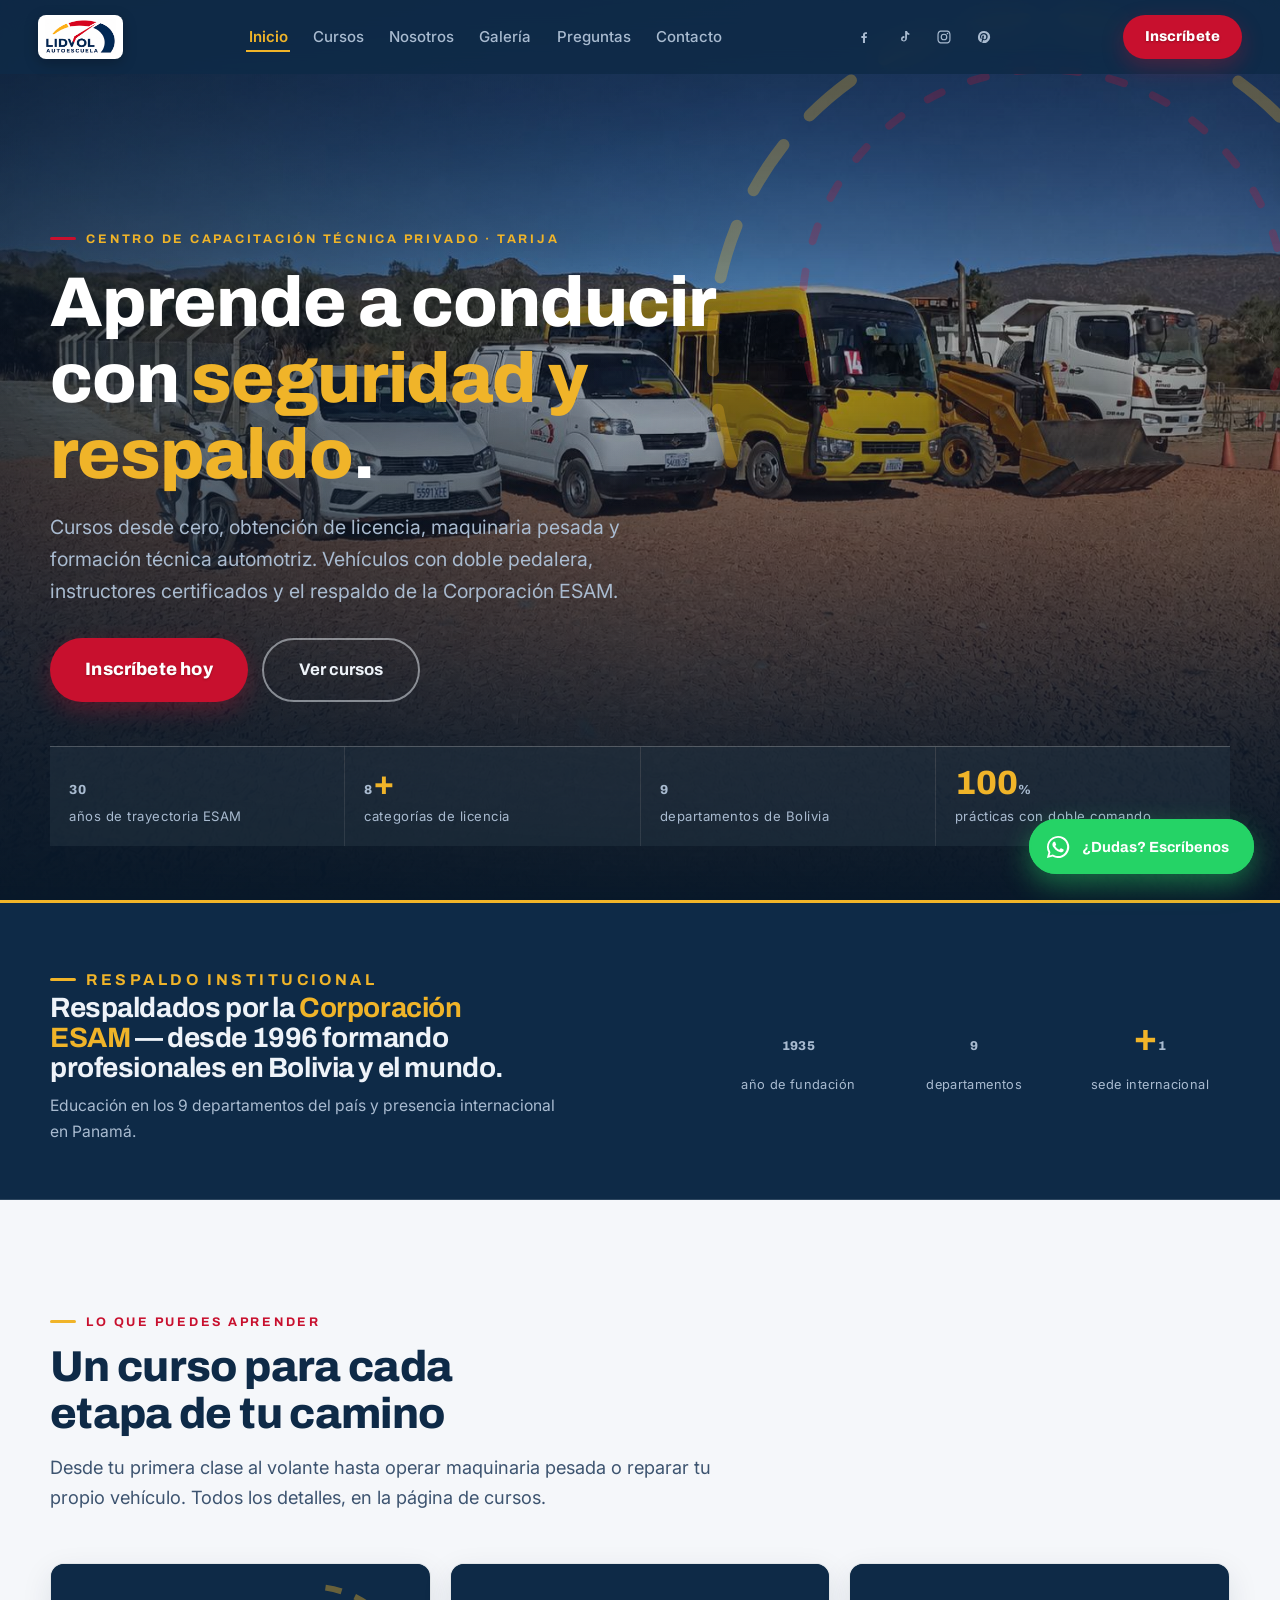
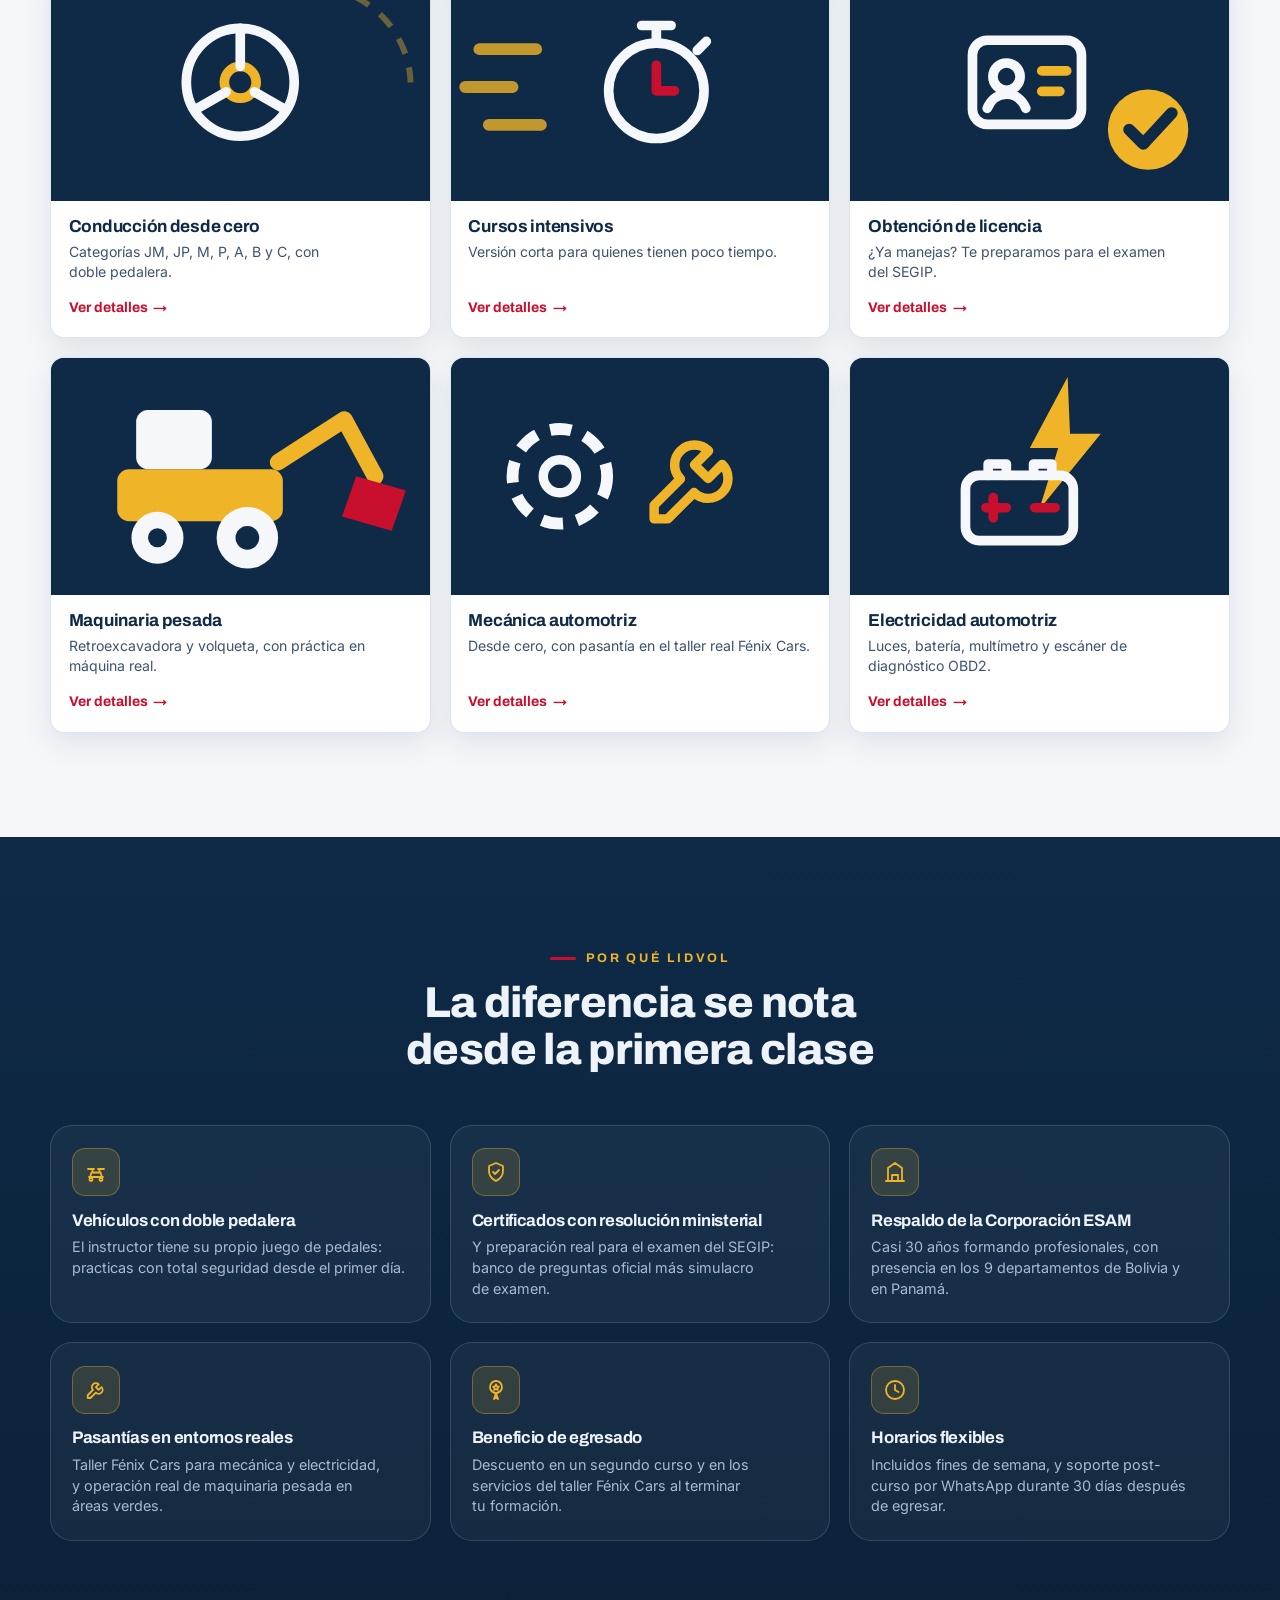
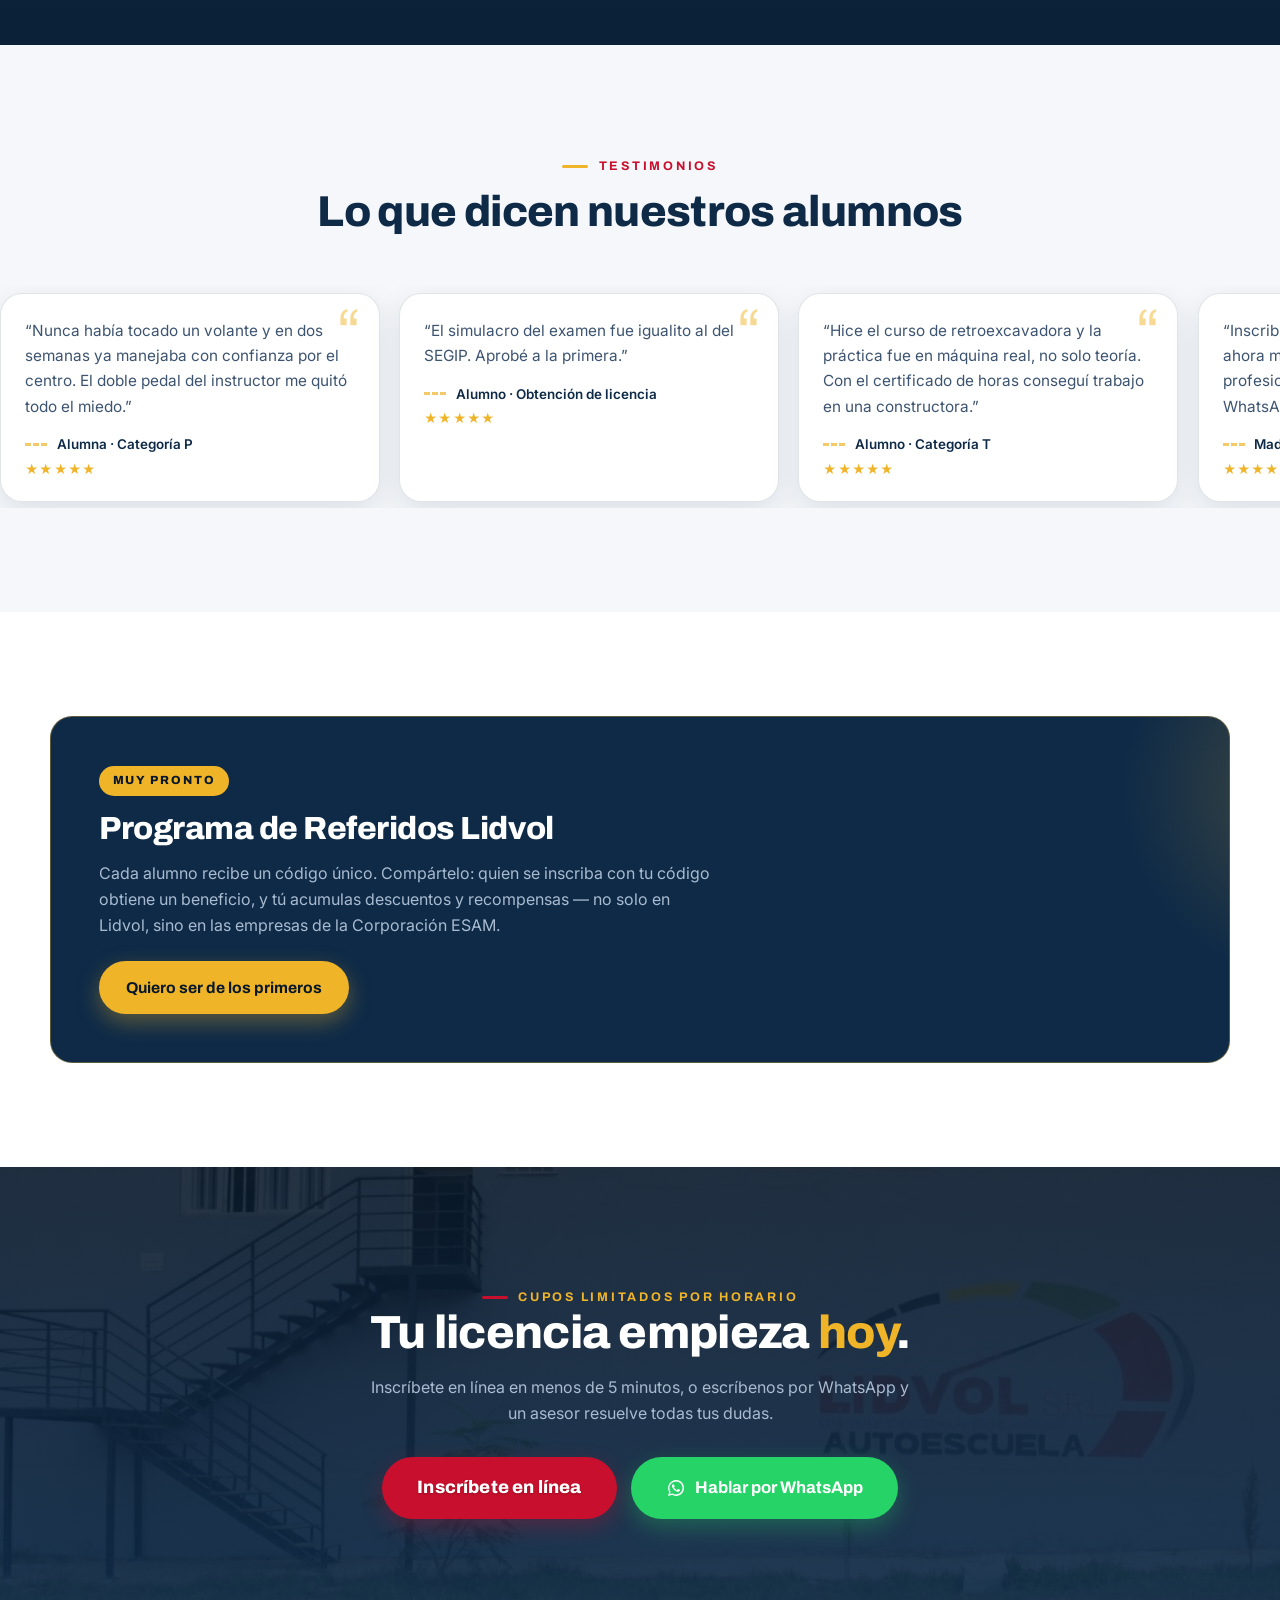
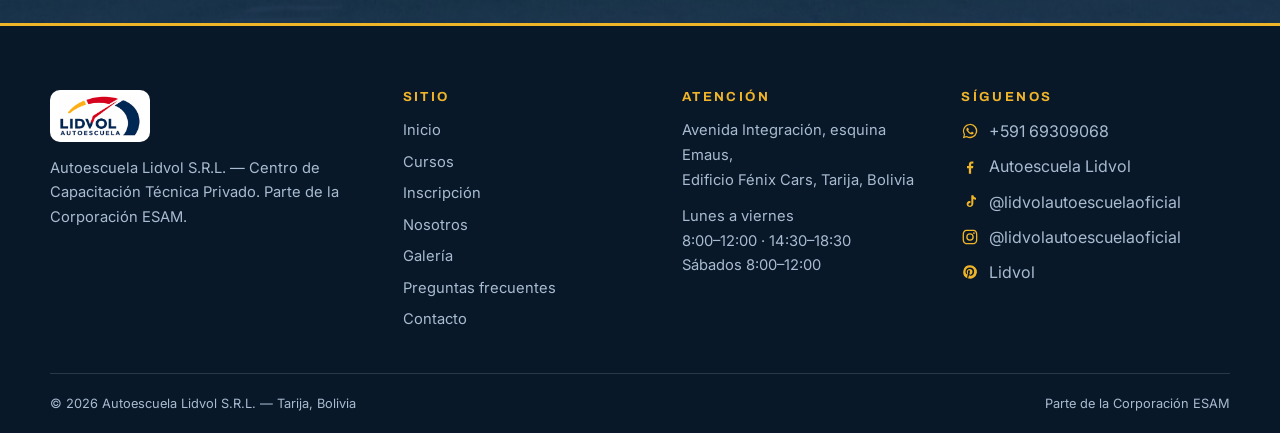
==== index.html @ 54b9eac8 "Sitio web de Autoescuela Lidvol: 7 páginas estáticas y responsive Sitio multipágina en HTML/CSS/JS s" ====
<!DOCTYPE html>
<html lang="es-BO" class="no-js">
<head>
  <meta charset="UTF-8">
  <meta name="viewport" content="width=device-width, initial-scale=1.0">
  <title>Autoescuela Lidvol | Aprende a manejar en Tarija — Cursos desde cero</title>
  <meta name="description" content="Autoescuela en Tarija respaldada por la Corporación ESAM. Aprende a manejar desde cero, saca tu licencia de conducir, cursos de maquinaria pesada y mecánica automotriz. Vehículos con doble pedalera e instructores certificados.">
  <meta name="keywords" content="autoescuela en Tarija, aprender a manejar Tarija, licencia de conducir Tarija, curso de maquinaria pesada Bolivia, curso de mecánica Tarija">
  <meta property="og:title" content="Autoescuela Lidvol — Aprende a manejar en Tarija">
  <meta property="og:description" content="Cursos de conducción desde cero, licencias, maquinaria pesada y formación técnica automotriz. Respaldo de la Corporación ESAM.">
  <meta property="og:type" content="website">
  <meta property="og:image" content="assets/img/flota-panoramica.jpg">
  <meta property="og:locale" content="es_BO">
  <link rel="icon" type="image/png" href="assets/img/favicon.png">
  <link rel="preload" as="image" href="assets/img/flota-panoramica.jpg" fetchpriority="high">
  <link rel="preconnect" href="https://fonts.googleapis.com">
  <link rel="preconnect" href="https://fonts.gstatic.com" crossorigin>
  <link rel="stylesheet" href="https://fonts.googleapis.com/css2?family=Archivo:wght@500;600;700;800&family=Inter:wght@400;500;600&display=swap">
  <link rel="stylesheet" href="styles.css?v=20260801">
  <script type="application/ld+json">
  {
    "@context": "https://schema.org",
    "@type": "DrivingSchool",
    "name": "Autoescuela Lidvol S.R.L.",
    "description": "Centro de Capacitación Técnica Privado. Escuela de conducción y formación técnica automotriz en Tarija, Bolivia.",
    "address": {
      "@type": "PostalAddress",
      "streetAddress": "Avenida Integración, esquina Emaus, Edificio Fénix Cars",
      "addressLocality": "Tarija",
      "addressCountry": "BO"
    },
    "telephone": "+59169309068",
    "openingHours": ["Mo-Fr 08:00-12:00", "Mo-Fr 14:30-18:30", "Sa 08:00-12:00"],
    "parentOrganization": { "@type": "Organization", "name": "Corporación ESAM" }
  }
  </script>
</head>
<body data-page="inicio">

  <a class="skip-link" href="#contenido">Saltar al contenido</a>

  <!-- ============================ NAV ============================ -->
  <header class="nav" data-nav>
    <div class="nav__inner">
      <a class="nav__brand" href="index.html" aria-label="Autoescuela Lidvol — Inicio">
        <img class="nav__logo" src="assets/img/logo-lidvol.png" alt="Logo de Autoescuela Lidvol" width="260" height="133">
        <span class="nav__brand-txt">
          LIDVOL
          <small>Autoescuela · Tarija</small>
        </span>
      </a>

      <ul class="nav__links">
        <li><a href="index.html" aria-current="page">Inicio</a></li>
        <li><a href="cursos.html">Cursos</a></li>
        <li><a href="nosotros.html">Nosotros</a></li>
        <li><a href="galeria.html">Galería</a></li>
        <li><a href="preguntas-frecuentes.html">Preguntas</a></li>
        <li><a href="contacto.html">Contacto</a></li>
      </ul>

      <div class="nav__socials" aria-label="Redes sociales">
        <a href="https://www.facebook.com/share/18v52NrKSS/" target="_blank" rel="noopener" aria-label="Facebook: Autoescuela Lidvol">
          <svg viewBox="0 0 24 24" fill="currentColor" aria-hidden="true"><path d="M13.5 21v-7.4h2.5l.4-2.9h-2.9V8.8c0-.84.23-1.41 1.44-1.41h1.54V4.8c-.27-.04-1.18-.11-2.24-.11-2.22 0-3.74 1.35-3.74 3.84v2.14H8v2.9h2.45V21h3.05Z"/></svg>
        </a>
        <a href="https://www.tiktok.com/@lidvolautoescuelaoficial" target="_blank" rel="noopener" aria-label="TikTok: @lidvolautoescuelaoficial">
          <svg viewBox="0 0 24 24" fill="currentColor" aria-hidden="true"><path d="M16.6 3c.35 1.86 1.5 3.1 3.4 3.33v2.72c-1.28.05-2.4-.32-3.55-1.06v5.62c0 4.4-4.05 6.17-6.94 4.5-2.9-1.68-2.6-6.5 1.36-7.35.5-.1 1.2-.12 1.7-.03v2.82c-.4-.1-.8-.14-1.2-.05-1.36.3-1.9 1.9-1.06 2.94.77.96 2.5.85 3.15-.32.2-.36.28-.8.28-1.24V3h2.86Z"/></svg>
        </a>
        <a href="https://www.instagram.com/lidvolautoescuelaoficial?igsh=MnQ4dWZoNGxzc2Yw" target="_blank" rel="noopener" aria-label="Instagram: @lidvolautoescuelaoficial">
          <svg viewBox="0 0 24 24" fill="currentColor" aria-hidden="true"><path d="M12 2.2c-2.67 0-3 .01-4.05.06-1.05.05-1.76.21-2.39.46a4.8 4.8 0 0 0-1.74 1.13A4.8 4.8 0 0 0 2.69 5.6c-.25.62-.41 1.34-.46 2.38-.05 1.05-.07 1.39-.07 4.02s.02 2.97.07 4.02c.05 1.04.21 1.76.46 2.38.26.65.6 1.19 1.13 1.72.53.53 1.08.88 1.72 1.13.63.24 1.35.41 2.39.46 1.05.05 1.38.06 4.05.06s3-.01 4.05-.06c1.04-.05 1.76-.22 2.39-.46a4.8 4.8 0 0 0 1.72-1.13 4.8 4.8 0 0 0 1.13-1.72c.24-.62.41-1.34.46-2.38.05-1.05.06-1.39.06-4.02s-.01-2.97-.06-4.02c-.05-1.04-.22-1.76-.46-2.38a4.8 4.8 0 0 0-1.13-1.74 4.8 4.8 0 0 0-1.72-1.12c-.63-.25-1.35-.41-2.39-.46-1.05-.05-1.38-.06-4.05-.06Zm0 1.76c2.62 0 2.93.01 3.96.06.96.04 1.48.2 1.82.34.46.18.79.39 1.13.74.35.34.56.67.74 1.13.13.34.3.86.34 1.82.05 1.03.06 1.34.06 3.95s-.01 2.92-.06 3.95c-.04.96-.21 1.48-.34 1.82-.18.46-.39.79-.74 1.13a3.04 3.04 0 0 1-1.13.74c-.34.13-.86.3-1.82.34-1.03.05-1.34.06-3.96.06s-2.93-.01-3.96-.06c-.96-.04-1.48-.21-1.82-.34a3.04 3.04 0 0 1-1.13-.74 3.04 3.04 0 0 1-.74-1.13c-.13-.34-.3-.86-.34-1.82-.05-1.03-.06-1.34-.06-3.95s.01-2.92.06-3.95c.04-.96.21-1.48.34-1.82.18-.46.39-.79.74-1.13.34-.35.67-.56 1.13-.74.34-.14.86-.3 1.82-.34 1.03-.05 1.34-.06 3.96-.06Zm0 3a5.04 5.04 0 1 0 0 10.08A5.04 5.04 0 0 0 12 6.96Zm0 8.32a3.28 3.28 0 1 1 0-6.56 3.28 3.28 0 0 1 0 6.56Zm6.41-8.52a1.18 1.18 0 1 1-2.36 0 1.18 1.18 0 0 1 2.36 0Z"/></svg>
        </a>
        <a href="https://pin.it/5EhYht23X" target="_blank" rel="noopener" aria-label="Pinterest: Lidvol">
          <svg viewBox="0 0 24 24" fill="currentColor" aria-hidden="true"><path d="M12 3a9 9 0 0 0-3.55 17.27c-.06-.72-.1-1.83.02-2.62l1.05-4.44s-.27-.53-.27-1.32c0-1.24.72-2.17 1.61-2.17.76 0 1.13.57 1.13 1.26 0 .76-.49 1.9-.74 2.96-.21.89.44 1.6 1.32 1.6 1.58 0 2.79-1.66 2.79-4.07 0-2.13-1.53-3.61-3.71-3.61-2.53 0-4.01 1.9-4.01 3.86 0 .76.29 1.58.66 2.03.07.09.08.17.06.26l-.24.99c-.04.16-.13.2-.29.12-1.13-.53-1.83-2.17-1.83-3.5 0-2.84 2.07-5.46 5.96-5.46 3.13 0 5.56 2.23 5.56 5.21 0 3.11-1.96 5.61-4.68 5.61-.91 0-1.77-.47-2.07-1.03l-.56 2.14c-.2.78-.75 1.76-1.12 2.36A9 9 0 1 0 12 3Z"/></svg>
        </a>
      </div>

      <a class="btn btn--primary nav__cta" href="inscripcion.html">Inscríbete</a>

      <button class="nav__burger" data-burger aria-expanded="false" aria-controls="menu-movil" aria-label="Abrir menú">
        <span class="nav__burger-lineas"><span></span><span></span><span></span></span>
        <span class="nav__burger-txt">Menú</span>
      </button>
    </div>
  </header>

  <!-- Menú móvil -->
  <nav class="nav__panel" id="menu-movil" data-nav-panel aria-label="Menú principal">
    <ul>
      <li><a href="index.html" aria-current="page">Inicio</a></li>
      <li><a href="cursos.html">Cursos</a></li>
      <li><a href="nosotros.html">Nosotros</a></li>
      <li><a href="galeria.html">Galería</a></li>
      <li><a href="preguntas-frecuentes.html">Preguntas frecuentes</a></li>
      <li><a href="contacto.html">Contacto</a></li>
    </ul>
    <a class="btn btn--primary" href="inscripcion.html">Inscríbete hoy</a>
    <div class="nav__panel-socials">
      <a href="https://wa.me/59169309068" target="_blank" rel="noopener" aria-label="WhatsApp: +591 69309068">
        <svg viewBox="0 0 24 24" fill="currentColor" aria-hidden="true"><path d="M12 2.5A9.5 9.5 0 0 0 3.8 16.74L2.5 21.5l4.88-1.28A9.5 9.5 0 1 0 12 2.5Zm0 17.3c-1.44 0-2.85-.4-4.07-1.13l-.29-.17-2.9.76.78-2.82-.19-.3a7.85 7.85 0 1 1 6.67 3.66Zm4.3-5.88c-.24-.12-1.4-.69-1.61-.77-.22-.08-.38-.12-.53.12-.16.24-.61.77-.75.93-.14.16-.28.18-.51.06-.24-.12-1-.37-1.9-1.17-.7-.63-1.18-1.4-1.31-1.64-.14-.24-.02-.37.1-.49.11-.11.24-.28.36-.42.12-.14.16-.24.24-.4.08-.16.04-.3-.02-.42-.06-.12-.53-1.28-.73-1.75-.19-.46-.39-.4-.53-.4-.14-.01-.3-.01-.45-.01-.16 0-.42.06-.64.3-.22.24-.83.81-.83 1.98 0 1.17.85 2.3.97 2.46.12.16 1.68 2.56 4.06 3.59.57.24 1.01.39 1.36.5.57.18 1.09.16 1.5.1.46-.07 1.4-.57 1.6-1.13.2-.55.2-1.02.14-1.12-.06-.1-.22-.16-.46-.28Z"/></svg>
      </a>
      <a href="https://www.facebook.com/share/18v52NrKSS/" target="_blank" rel="noopener" aria-label="Facebook: Autoescuela Lidvol">
        <svg viewBox="0 0 24 24" fill="currentColor" aria-hidden="true"><path d="M13.5 21v-7.4h2.5l.4-2.9h-2.9V8.8c0-.84.23-1.41 1.44-1.41h1.54V4.8c-.27-.04-1.18-.11-2.24-.11-2.22 0-3.74 1.35-3.74 3.84v2.14H8v2.9h2.45V21h3.05Z"/></svg>
      </a>
      <a href="https://www.tiktok.com/@lidvolautoescuelaoficial" target="_blank" rel="noopener" aria-label="TikTok: @lidvolautoescuelaoficial">
        <svg viewBox="0 0 24 24" fill="currentColor" aria-hidden="true"><path d="M16.6 3c.35 1.86 1.5 3.1 3.4 3.33v2.72c-1.28.05-2.4-.32-3.55-1.06v5.62c0 4.4-4.05 6.17-6.94 4.5-2.9-1.68-2.6-6.5 1.36-7.35.5-.1 1.2-.12 1.7-.03v2.82c-.4-.1-.8-.14-1.2-.05-1.36.3-1.9 1.9-1.06 2.94.77.96 2.5.85 3.15-.32.2-.36.28-.8.28-1.24V3h2.86Z"/></svg>
      </a>
      <a href="https://www.instagram.com/lidvolautoescuelaoficial?igsh=MnQ4dWZoNGxzc2Yw" target="_blank" rel="noopener" aria-label="Instagram: @lidvolautoescuelaoficial">
        <svg viewBox="0 0 24 24" fill="currentColor" aria-hidden="true"><path d="M12 2.2c-2.67 0-3 .01-4.05.06-1.05.05-1.76.21-2.39.46a4.8 4.8 0 0 0-1.74 1.13A4.8 4.8 0 0 0 2.69 5.6c-.25.62-.41 1.34-.46 2.38-.05 1.05-.07 1.39-.07 4.02s.02 2.97.07 4.02c.05 1.04.21 1.76.46 2.38.26.65.6 1.19 1.13 1.72.53.53 1.08.88 1.72 1.13.63.24 1.35.41 2.39.46 1.05.05 1.38.06 4.05.06s3-.01 4.05-.06c1.04-.05 1.76-.22 2.39-.46a4.8 4.8 0 0 0 1.72-1.13 4.8 4.8 0 0 0 1.13-1.72c.24-.62.41-1.34.46-2.38.05-1.05.06-1.39.06-4.02s-.01-2.97-.06-4.02c-.05-1.04-.22-1.76-.46-2.38a4.8 4.8 0 0 0-1.13-1.74 4.8 4.8 0 0 0-1.72-1.12c-.63-.25-1.35-.41-2.39-.46-1.05-.05-1.38-.06-4.05-.06Zm0 1.76c2.62 0 2.93.01 3.96.06.96.04 1.48.2 1.82.34.46.18.79.39 1.13.74.35.34.56.67.74 1.13.13.34.3.86.34 1.82.05 1.03.06 1.34.06 3.95s-.01 2.92-.06 3.95c-.04.96-.21 1.48-.34 1.82-.18.46-.39.79-.74 1.13a3.04 3.04 0 0 1-1.13.74c-.34.13-.86.3-1.82.34-1.03.05-1.34.06-3.96.06s-2.93-.01-3.96-.06c-.96-.04-1.48-.21-1.82-.34a3.04 3.04 0 0 1-1.13-.74 3.04 3.04 0 0 1-.74-1.13c-.13-.34-.3-.86-.34-1.82-.05-1.03-.06-1.34-.06-3.95s.01-2.92.06-3.95c.04-.96.21-1.48.34-1.82.18-.46.39-.79.74-1.13.34-.35.67-.56 1.13-.74.34-.14.86-.3 1.82-.34 1.03-.05 1.34-.06 3.96-.06Zm0 3a5.04 5.04 0 1 0 0 10.08A5.04 5.04 0 0 0 12 6.96Zm0 8.32a3.28 3.28 0 1 1 0-6.56 3.28 3.28 0 0 1 0 6.56Zm6.41-8.52a1.18 1.18 0 1 1-2.36 0 1.18 1.18 0 0 1 2.36 0Z"/></svg>
      </a>
      <a href="https://pin.it/5EhYht23X" target="_blank" rel="noopener" aria-label="Pinterest: Lidvol">
        <svg viewBox="0 0 24 24" fill="currentColor" aria-hidden="true"><path d="M12 3a9 9 0 0 0-3.55 17.27c-.06-.72-.1-1.83.02-2.62l1.05-4.44s-.27-.53-.27-1.32c0-1.24.72-2.17 1.61-2.17.76 0 1.13.57 1.13 1.26 0 .76-.49 1.9-.74 2.96-.21.89.44 1.6 1.32 1.6 1.58 0 2.79-1.66 2.79-4.07 0-2.13-1.53-3.61-3.71-3.61-2.53 0-4.01 1.9-4.01 3.86 0 .76.29 1.58.66 2.03.07.09.08.17.06.26l-.24.99c-.04.16-.13.2-.29.12-1.13-.53-1.83-2.17-1.83-3.5 0-2.84 2.07-5.46 5.96-5.46 3.13 0 5.56 2.23 5.56 5.21 0 3.11-1.96 5.61-4.68 5.61-.91 0-1.77-.47-2.07-1.03l-.56 2.14c-.2.78-.75 1.76-1.12 2.36A9 9 0 1 0 12 3Z"/></svg>
      </a>
    </div>
  </nav>

  <main id="contenido">

    <!-- ============================ HERO (Inicio) ============================ -->
    <section class="hero">
      <div class="hero__bg" aria-hidden="true">
        <img src="assets/img/flota-panoramica.jpg" alt="" fetchpriority="high" loading="eager">
      </div>
      <svg class="hero__arc" viewBox="0 0 200 200" aria-hidden="true">
        <path d="M 20 160 A 85 85 0 1 1 180 160" fill="none" stroke="#F0B429" stroke-width="3" stroke-dasharray="14 10" stroke-linecap="round" opacity="0.6"/>
        <path d="M 45 150 A 62 62 0 1 1 155 150" fill="none" stroke="#C8102E" stroke-width="2" stroke-dasharray="4 8" stroke-linecap="round" opacity="0.5"/>
      </svg>

      <div class="hero__inner">
        <p class="kicker reveal">Centro de Capacitación Técnica Privado · Tarija</p>
        <h1 class="reveal" style="--rd:.08s">Aprende a conducir<br>con <em>seguridad y respaldo</em>.</h1>
        <p class="hero__sub reveal" style="--rd:.16s">
          Cursos desde cero, obtención de licencia, maquinaria pesada y formación técnica automotriz.
          Vehículos con doble pedalera, instructores certificados y el respaldo de la Corporación ESAM.
        </p>
        <div class="hero__actions reveal" style="--rd:.24s">
          <a class="btn btn--primary btn--lg" href="inscripcion.html">Inscríbete hoy</a>
          <a class="btn btn--ghost btn--lg" href="cursos.html">Ver cursos</a>
        </div>

        <dl class="hero__stats reveal" style="--rd:.32s">
          <div class="hero__stat">
            <dt class="sr-only">Años de trayectoria de la Corporación ESAM</dt>
            <dd><b><span data-count-to="30">30</span></b><span>años de trayectoria ESAM</span></dd>
          </div>
          <div class="hero__stat">
            <dt class="sr-only">Categorías de licencia</dt>
            <dd><b><span data-count-to="8">8</span>+</b><span>categorías de licencia</span></dd>
          </div>
          <div class="hero__stat">
            <dt class="sr-only">Departamentos con presencia ESAM</dt>
            <dd><b><span data-count-to="9">9</span></b><span>departamentos de Bolivia</span></dd>
          </div>
          <div class="hero__stat">
            <dt class="sr-only">Prácticas con doble comando</dt>
            <dd><b>100<span aria-hidden="true">%</span></b><span>prácticas con doble comando</span></dd>
          </div>
        </dl>
      </div>
    </section>

    <!-- ============================ BANDA ESAM ============================ -->
    <section class="trust" aria-label="Respaldo de la Corporación ESAM">
      <div class="container trust__grid">
        <div class="trust__text reveal">
          <p class="kicker" style="color:var(--gold)">Respaldo institucional</p>
          <h2>Respaldados por la <em>Corporación ESAM</em> — desde 1996 formando profesionales en Bolivia y el mundo.</h2>
          <p>Educación en los 9 departamentos del país y presencia internacional en Panamá.</p>
        </div>
        <div class="trust__stats reveal" style="--rd:.12s">
          <div class="trust__stat"><b><span data-count-to="1996">1996</span></b><span>año de fundación</span></div>
          <div class="trust__stat"><b><span data-count-to="9">9</span></b><span>departamentos</span></div>
          <div class="trust__stat"><b>+<span data-count-to="1">1</span></b><span>sede internacional</span></div>
        </div>
      </div>
    </section>

    <!-- ============================ SERVICIOS ============================ -->
    <section class="section" aria-label="Nuestros cursos">
      <div class="container">
        <div class="section-head reveal">
          <p class="kicker">Lo que puedes aprender</p>
          <h2>Un curso para cada etapa de tu camino</h2>
          <p class="lead">Desde tu primera clase al volante hasta operar maquinaria pesada o reparar tu propio vehículo. Todos los detalles, en la página de cursos.</p>
        </div>

        <div class="mini-grid">
          <a class="mini-card reveal" href="cursos.html#desde-cero">
            <div class="mini-card__art">
              <svg viewBox="0 0 160 100" role="img" aria-label="Ilustración de un volante: clases de manejo desde cero">
                <rect width="160" height="100" fill="#0E2A47"/>
                <path d="M116 10A42 42 0 0 1 152 50" fill="none" stroke="#F0B429" stroke-width="2.5" stroke-dasharray="7 6" opacity=".4"/>
                <g transform="translate(51.2 21.2) scale(2.4)" fill="none" stroke="#F5F7FA" stroke-width="1.7" stroke-linecap="round" stroke-linejoin="round">
                  <circle cx="12" cy="12" r="9.5"/>
                  <circle cx="12" cy="12" r="2.8" stroke="#F0B429"/>
                  <path d="M12 2.5v6.7"/>
                  <path d="M4.1 16.8l5.4-3.1"/>
                  <path d="M19.9 16.8l-5.4-3.1"/>
                </g>
              </svg>
            </div>
            <div class="mini-card__body">
              <h3>Conducción desde cero</h3>
              <p>Categorías JM, JP, M, P, A, B y C, con doble pedalera.</p>
              <span class="mini-card__go">Ver detalles <span class="arr">→</span></span>
            </div>
          </a>

          <a class="mini-card reveal" href="cursos.html#intensivos" style="--rd:.06s">
            <div class="mini-card__art">
              <svg viewBox="0 0 160 100" role="img" aria-label="Ilustración de un cronómetro: cursos intensivos">
                <rect width="160" height="100" fill="#0E2A47"/>
                <path d="M12 36h24M6 52h20M16 68h22" stroke="#F0B429" stroke-width="5" stroke-linecap="round" opacity=".8"/>
                <g transform="translate(58 21.2) scale(2.4)" fill="none" stroke="#F5F7FA" stroke-width="1.7" stroke-linecap="round" stroke-linejoin="round">
                  <circle cx="12" cy="13.5" r="8.4"/>
                  <path d="M12 9v4.5h3.2" stroke="#C8102E"/>
                  <path d="M9.4 2h5.2M12 2v3"/>
                  <path d="M19.2 6.4l1.6-1.6"/>
                </g>
              </svg>
            </div>
            <div class="mini-card__body">
              <h3>Cursos intensivos</h3>
              <p>Versión corta para quienes tienen poco tiempo.</p>
              <span class="mini-card__go">Ver detalles <span class="arr">→</span></span>
            </div>
          </a>

          <a class="mini-card reveal" href="cursos.html#licencia" style="--rd:.12s">
            <div class="mini-card__art">
              <svg viewBox="0 0 160 100" role="img" aria-label="Ilustración de una licencia aprobada: obtención de licencia">
                <rect width="160" height="100" fill="#0E2A47"/>
                <g transform="translate(46 21.2) scale(2.4)" fill="none" stroke="#F5F7FA" stroke-width="1.7" stroke-linecap="round" stroke-linejoin="round">
                  <rect x="2.4" y="4.6" width="19.2" height="14.8" rx="2.6"/>
                  <circle cx="8.4" cy="11" r="2.4"/>
                  <path d="M5 16.6c.7-1.7 2-2.5 3.4-2.5s2.7.8 3.4 2.5"/>
                  <path d="M14.6 10h4.4M14.6 13.6h3.2" stroke="#F0B429"/>
                </g>
                <circle cx="126" cy="70" r="17" fill="#F0B429"/>
                <path d="M118 70l6 6 12-13" fill="none" stroke="#0E2A47" stroke-width="5" stroke-linecap="round" stroke-linejoin="round"/>
              </svg>
            </div>
            <div class="mini-card__body">
              <h3>Obtención de licencia</h3>
              <p>¿Ya manejas? Te preparamos para el examen del SEGIP.</p>
              <span class="mini-card__go">Ver detalles <span class="arr">→</span></span>
            </div>
          </a>

          <a class="mini-card reveal" href="cursos.html#maquinaria">
            <div class="mini-card__art">
              <svg viewBox="0 0 160 100" role="img" aria-label="Ilustración de una retroexcavadora: curso de maquinaria pesada">
                <rect width="160" height="100" fill="#0E2A47"/>
                <path d="M96 44L124 26l13 24" fill="none" stroke="#F0B429" stroke-width="7" stroke-linecap="round" stroke-linejoin="round"/>
                <path d="M129 50l21 6-6 17-21-6z" fill="#C8102E"/>
                <rect x="36" y="22" width="32" height="25" rx="5" fill="#F5F7FA"/>
                <rect x="28" y="47" width="70" height="22" rx="5" fill="#F0B429"/>
                <circle cx="45" cy="76" r="11" fill="#F5F7FA"/><circle cx="45" cy="76" r="4" fill="#0E2A47"/>
                <circle cx="83" cy="76" r="13" fill="#F5F7FA"/><circle cx="83" cy="76" r="5" fill="#0E2A47"/>
              </svg>
            </div>
            <div class="mini-card__body">
              <h3>Maquinaria pesada</h3>
              <p>Retroexcavadora y volqueta, con práctica en máquina real.</p>
              <span class="mini-card__go">Ver detalles <span class="arr">→</span></span>
            </div>
          </a>

          <a class="mini-card reveal" href="cursos.html#tecnicos" style="--rd:.06s">
            <div class="mini-card__art">
              <svg viewBox="0 0 160 100" role="img" aria-label="Ilustración de una llave y un engranaje: curso de mecánica automotriz">
                <rect width="160" height="100" fill="#0E2A47"/>
                <circle cx="46" cy="50" r="20" fill="none" stroke="#F5F7FA" stroke-width="5" stroke-dasharray="9 6"/>
                <circle cx="46" cy="50" r="7" fill="none" stroke="#F5F7FA" stroke-width="4"/>
                <g transform="translate(78 26) scale(2.1)" fill="none" stroke="#F0B429" stroke-width="1.9" stroke-linecap="round" stroke-linejoin="round">
                  <path d="M14.7 6.3a4 4 0 0 0-5.66 5.66l-5.3 5.3V20h2.74l5.3-5.3a4 4 0 0 0 5.66-5.66l-2.83 2.83-2.74-2.74 2.83-2.83Z"/>
                </g>
              </svg>
            </div>
            <div class="mini-card__body">
              <h3>Mecánica automotriz</h3>
              <p>Desde cero, con pasantía en el taller real Fénix Cars.</p>
              <span class="mini-card__go">Ver detalles <span class="arr">→</span></span>
            </div>
          </a>

          <a class="mini-card reveal" href="cursos.html#tecnicos" style="--rd:.12s">
            <div class="mini-card__art">
              <svg viewBox="0 0 160 100" role="img" aria-label="Ilustración de una batería y un rayo: curso de electricidad automotriz">
                <rect width="160" height="100" fill="#0E2A47"/>
                <path d="M92 8l-16 30h12l-8 26 26-32h-13z" fill="#F0B429"/>
                <g transform="translate(44 34) scale(2.4)" fill="none" stroke="#F5F7FA" stroke-width="1.7" stroke-linecap="round" stroke-linejoin="round">
                  <rect x="2" y="6.5" width="19" height="11.5" rx="2.4"/>
                  <path d="M6 6.5v-2h3.2v2M14 6.5v-2h3.2v2"/>
                  <path d="M5.6 12.2h3.6M6.9 10.4v3.6" stroke="#C8102E"/>
                  <path d="M14.2 12.2h3.6" stroke="#C8102E"/>
                </g>
              </svg>
            </div>
            <div class="mini-card__body">
              <h3>Electricidad automotriz</h3>
              <p>Luces, batería, multímetro y escáner de diagnóstico OBD2.</p>
              <span class="mini-card__go">Ver detalles <span class="arr">→</span></span>
            </div>
          </a>
        </div>
      </div>
    </section>

    <!-- ============================ DIFERENCIADORES ============================ -->
    <section class="section section--navy on-dark" aria-label="Por qué elegir Lidvol">
      <div class="container">
        <div class="section-head section-head--center reveal">
          <p class="kicker">Por qué Lidvol</p>
          <h2>La diferencia se nota desde la primera clase</h2>
        </div>

        <div class="feature-grid">
          <article class="feature reveal">
            <div class="feature__icon" aria-hidden="true">
              <svg viewBox="0 0 24 24" fill="none" stroke="currentColor" stroke-width="1.8" stroke-linecap="round" stroke-linejoin="round"><path d="M5 17h14M6 17l1.5-4.5h9L18 17M8.5 12.5V9M15.5 12.5V9"/><circle cx="7" cy="19.5" r="1.5"/><circle cx="17" cy="19.5" r="1.5"/><path d="M4 9h6M14 9h6"/></svg>
            </div>
            <h3>Vehículos con doble pedalera</h3>
            <p>El instructor tiene su propio juego de pedales: practicas con total seguridad desde el primer día.</p>
          </article>

          <article class="feature reveal" style="--rd:.06s">
            <div class="feature__icon" aria-hidden="true">
              <svg viewBox="0 0 24 24" fill="none" stroke="currentColor" stroke-width="1.8" stroke-linecap="round" stroke-linejoin="round"><path d="M12 3l7 3v5c0 4.5-3 8-7 10-4-2-7-5.5-7-10V6l7-3Z"/><path d="M9 12l2 2 4-4"/></svg>
            </div>
            <h3>Certificados con resolución ministerial</h3>
            <p>Y preparación real para el examen del SEGIP: banco de preguntas oficial más simulacro de examen.</p>
          </article>

          <article class="feature reveal" style="--rd:.12s">
            <div class="feature__icon" aria-hidden="true">
              <svg viewBox="0 0 24 24" fill="none" stroke="currentColor" stroke-width="1.8" stroke-linecap="round" stroke-linejoin="round"><path d="M3 21h18M5 21V8l7-5 7 5v13M9 21v-6h6v6"/></svg>
            </div>
            <h3>Respaldo de la Corporación ESAM</h3>
            <p>Casi 30 años formando profesionales, con presencia en los 9 departamentos de Bolivia y en Panamá.</p>
          </article>

          <article class="feature reveal" style="--rd:.18s">
            <div class="feature__icon" aria-hidden="true">
              <svg viewBox="0 0 24 24" fill="none" stroke="currentColor" stroke-width="1.8" stroke-linecap="round" stroke-linejoin="round"><path d="M14.7 6.3a4 4 0 0 0-5.66 5.66l-5.3 5.3V20h2.74l5.3-5.3a4 4 0 0 0 5.66-5.66l-2.83 2.83-2.74-2.74 2.83-2.83Z"/></svg>
            </div>
            <h3>Pasantías en entornos reales</h3>
            <p>Taller Fénix Cars para mecánica y electricidad, y operación real de maquinaria pesada en áreas verdes.</p>
          </article>

          <article class="feature reveal" style="--rd:.24s">
            <div class="feature__icon" aria-hidden="true">
              <svg viewBox="0 0 24 24" fill="none" stroke="currentColor" stroke-width="1.8" stroke-linecap="round" stroke-linejoin="round"><path d="M12 15l-2 6 2-1.5L14 21l-2-6Z"/><circle cx="12" cy="9" r="6"/><path d="M12 6.5l.9 1.8 2 .3-1.45 1.4.35 2-1.8-.95-1.8.95.35-2-1.45-1.4 2-.3.9-1.8Z"/></svg>
            </div>
            <h3>Beneficio de egresado</h3>
            <p>Descuento en un segundo curso y en los servicios del taller Fénix Cars al terminar tu formación.</p>
          </article>

          <article class="feature reveal" style="--rd:.30s">
            <div class="feature__icon" aria-hidden="true">
              <svg viewBox="0 0 24 24" fill="none" stroke="currentColor" stroke-width="1.8" stroke-linecap="round" stroke-linejoin="round"><circle cx="12" cy="12" r="9"/><path d="M12 7v5l3.5 2"/></svg>
            </div>
            <h3>Horarios flexibles</h3>
            <p>Incluidos fines de semana, y soporte post-curso por WhatsApp durante 30 días después de egresar.</p>
          </article>
        </div>
      </div>
    </section>

    <!-- ============================ TESTIMONIOS ============================ -->
    <!-- ⚠️ CONTENIDO DE MUESTRA (brief §10): reemplazar por testimonios reales
         de alumnos antes del lanzamiento público. -->
    <section class="section" aria-label="Testimonios de alumnos">
      <div class="container section-head section-head--center reveal">
        <p class="kicker">Testimonios</p>
        <h2>Lo que dicen nuestros alumnos</h2>
      </div>

      <div class="tsl" data-tsl>
        <div class="tsl__track">
          <!-- Grupo 1 -->
          <figure class="tsl-card">
            <blockquote>“Nunca había tocado un volante y en dos semanas ya manejaba con confianza por el centro. El doble pedal del instructor me quitó todo el miedo.”</blockquote>
            <figcaption>Alumna · Categoría P</figcaption>
            <p class="stars" aria-label="5 estrellas">★★★★★</p>
          </figure>
          <figure class="tsl-card">
            <blockquote>“El simulacro del examen fue igualito al del SEGIP. Aprobé a la primera.”</blockquote>
            <figcaption>Alumno · Obtención de licencia</figcaption>
            <p class="stars" aria-label="5 estrellas">★★★★★</p>
          </figure>
          <figure class="tsl-card">
            <blockquote>“Hice el curso de retroexcavadora y la práctica fue en máquina real, no solo teoría. Con el certificado de horas conseguí trabajo en una constructora.”</blockquote>
            <figcaption>Alumno · Categoría T</figcaption>
            <p class="stars" aria-label="5 estrellas">★★★★★</p>
          </figure>
          <figure class="tsl-card">
            <blockquote>“Inscribí a mi hijo de 17 con la autorización y ahora maneja mejor que yo. Muy profesionales y siempre responden el WhatsApp.”</blockquote>
            <figcaption>Madre de alumno · Categoría JP</figcaption>
            <p class="stars" aria-label="5 estrellas">★★★★★</p>
          </figure>
          <figure class="tsl-card">
            <blockquote>“En el curso de mecánica aprendí a hacerle el mantenimiento a mi propio auto. La pasantía en Fénix Cars fue lo mejor.”</blockquote>
            <figcaption>Alumno · Mecánica básica</figcaption>
            <p class="stars" aria-label="5 estrellas">★★★★★</p>
          </figure>
          <!-- Grupo 2 (duplicado para el bucle continuo) -->
          <figure class="tsl-card" aria-hidden="true">
            <blockquote>“Nunca había tocado un volante y en dos semanas ya manejaba con confianza por el centro. El doble pedal del instructor me quitó todo el miedo.”</blockquote>
            <figcaption>Alumna · Categoría P</figcaption>
            <p class="stars">★★★★★</p>
          </figure>
          <figure class="tsl-card" aria-hidden="true">
            <blockquote>“El simulacro del examen fue igualito al del SEGIP. Aprobé a la primera.”</blockquote>
            <figcaption>Alumno · Obtención de licencia</figcaption>
            <p class="stars">★★★★★</p>
          </figure>
          <figure class="tsl-card" aria-hidden="true">
            <blockquote>“Hice el curso de retroexcavadora y la práctica fue en máquina real, no solo teoría. Con el certificado de horas conseguí trabajo en una constructora.”</blockquote>
            <figcaption>Alumno · Categoría T</figcaption>
            <p class="stars">★★★★★</p>
          </figure>
          <figure class="tsl-card" aria-hidden="true">
            <blockquote>“Inscribí a mi hijo de 17 con la autorización y ahora maneja mejor que yo. Muy profesionales y siempre responden el WhatsApp.”</blockquote>
            <figcaption>Madre de alumno · Categoría JP</figcaption>
            <p class="stars">★★★★★</p>
          </figure>
          <figure class="tsl-card" aria-hidden="true">
            <blockquote>“En el curso de mecánica aprendí a hacerle el mantenimiento a mi propio auto. La pasantía en Fénix Cars fue lo mejor.”</blockquote>
            <figcaption>Alumno · Mecánica básica</figcaption>
            <p class="stars">★★★★★</p>
          </figure>
        </div>
      </div>
    </section>

    <!-- ============================ REFERIDOS ============================ -->
    <section class="section section--paper" aria-label="Programa de referidos">
      <div class="container">
        <div class="referral reveal">
          <span class="referral__tag">Muy pronto</span>
          <h2>Programa de Referidos Lidvol</h2>
          <p>
            Cada alumno recibe un código único. Compártelo: quien se inscriba con tu código obtiene un
            beneficio, y tú acumulas descuentos y recompensas — no solo en Lidvol, sino en las empresas
            de la Corporación ESAM.
          </p>
          <a class="btn btn--gold" href="https://wa.me/59169309068?text=Hola%20Lidvol%20%F0%9F%91%8B%20Quiero%20ser%20de%20los%20primeros%20en%20el%20Programa%20de%20Referidos." target="_blank" rel="noopener">Quiero ser de los primeros</a>
        </div>
      </div>
    </section>

    <!-- ============================ CTA FINAL ============================ -->
    <section class="section cta-final on-dark" aria-label="Inscríbete">
      <div class="cta-final__bg" aria-hidden="true">
        <img src="assets/img/fachada-mural.jpg" alt="" loading="lazy" decoding="async">
      </div>
      <div class="container">
        <p class="kicker reveal" style="justify-content:center">Cupos limitados por horario</p>
        <h2 class="reveal" style="--rd:.08s">Tu licencia empieza <em>hoy</em>.</h2>
        <p class="reveal" style="--rd:.14s">Inscríbete en línea en menos de 5 minutos, o escríbenos por WhatsApp y un asesor resuelve todas tus dudas.</p>
        <div class="hero__actions reveal" style="--rd:.2s">
          <a class="btn btn--primary btn--lg" href="inscripcion.html">Inscríbete en línea</a>
          <a class="btn btn--wa btn--lg" href="https://wa.me/59169309068?text=Hola%20Lidvol%20%F0%9F%91%8B%20Quiero%20informaci%C3%B3n%20sobre%20los%20cursos." target="_blank" rel="noopener">
            <svg viewBox="0 0 24 24" fill="currentColor" width="20" height="20" aria-hidden="true"><path d="M12 2.5A9.5 9.5 0 0 0 3.8 16.74L2.5 21.5l4.88-1.28A9.5 9.5 0 1 0 12 2.5Zm0 17.3c-1.44 0-2.85-.4-4.07-1.13l-.29-.17-2.9.76.78-2.82-.19-.3a7.85 7.85 0 1 1 6.67 3.66Zm4.3-5.88c-.24-.12-1.4-.69-1.61-.77-.22-.08-.38-.12-.53.12-.16.24-.61.77-.75.93-.14.16-.28.18-.51.06-.24-.12-1-.37-1.9-1.17-.7-.63-1.18-1.4-1.31-1.64-.14-.24-.02-.37.1-.49.11-.11.24-.28.36-.42.12-.14.16-.24.24-.4.08-.16.04-.3-.02-.42-.06-.12-.53-1.28-.73-1.75-.19-.46-.39-.4-.53-.4-.14-.01-.3-.01-.45-.01-.16 0-.42.06-.64.3-.22.24-.83.81-.83 1.98 0 1.17.85 2.3.97 2.46.12.16 1.68 2.56 4.06 3.59.57.24 1.01.39 1.36.5.57.18 1.09.16 1.5.1.46-.07 1.4-.57 1.6-1.13.2-.55.2-1.02.14-1.12-.06-.1-.22-.16-.46-.28Z"/></svg>
            Hablar por WhatsApp
          </a>
        </div>
      </div>
    </section>
  </main>

  <!-- ============================ FOOTER ============================ -->
  <footer class="footer">
    <div class="container">
      <div class="footer__grid">
        <div class="footer__brand">
          <img src="assets/img/logo-lidvol.png" alt="Logo de Autoescuela Lidvol" width="260" height="133" loading="lazy">
          <p>Autoescuela Lidvol S.R.L. — Centro de Capacitación Técnica Privado. Parte de la Corporación ESAM.</p>
        </div>

        <nav aria-label="Enlaces del sitio">
          <h4>Sitio</h4>
          <ul>
            <li><a href="index.html">Inicio</a></li>
            <li><a href="cursos.html">Cursos</a></li>
            <li><a href="inscripcion.html">Inscripción</a></li>
            <li><a href="nosotros.html">Nosotros</a></li>
            <li><a href="galeria.html">Galería</a></li>
            <li><a href="preguntas-frecuentes.html">Preguntas frecuentes</a></li>
            <li><a href="contacto.html">Contacto</a></li>
          </ul>
        </nav>

        <div>
          <h4>Atención</h4>
          <address>
            Avenida Integración, esquina Emaus,<br>
            Edificio Fénix Cars, Tarija, Bolivia
          </address>
          <p style="margin-top:.7rem">Lunes a viernes<br>8:00–12:00 · 14:30–18:30<br>Sábados 8:00–12:00</p>
        </div>

        <div>
          <h4>Síguenos</h4>
          <div class="footer__social">
            <a href="https://wa.me/59169309068" target="_blank" rel="noopener">
              <svg viewBox="0 0 24 24" fill="currentColor" aria-hidden="true"><path d="M12 2.5A9.5 9.5 0 0 0 3.8 16.74L2.5 21.5l4.88-1.28A9.5 9.5 0 1 0 12 2.5Zm0 17.3c-1.44 0-2.85-.4-4.07-1.13l-.29-.17-2.9.76.78-2.82-.19-.3a7.85 7.85 0 1 1 6.67 3.66Zm4.3-5.88c-.24-.12-1.4-.69-1.61-.77-.22-.08-.38-.12-.53.12-.16.24-.61.77-.75.93-.14.16-.28.18-.51.06-.24-.12-1-.37-1.9-1.17-.7-.63-1.18-1.4-1.31-1.64-.14-.24-.02-.37.1-.49.11-.11.24-.28.36-.42.12-.14.16-.24.24-.4.08-.16.04-.3-.02-.42-.06-.12-.53-1.28-.73-1.75-.19-.46-.39-.4-.53-.4-.14-.01-.3-.01-.45-.01-.16 0-.42.06-.64.3-.22.24-.83.81-.83 1.98 0 1.17.85 2.3.97 2.46.12.16 1.68 2.56 4.06 3.59.57.24 1.01.39 1.36.5.57.18 1.09.16 1.5.1.46-.07 1.4-.57 1.6-1.13.2-.55.2-1.02.14-1.12-.06-.1-.22-.16-.46-.28Z"/></svg>
              +591 69309068
            </a>
            <a href="https://www.facebook.com/share/18v52NrKSS/" target="_blank" rel="noopener">
              <svg viewBox="0 0 24 24" fill="currentColor" aria-hidden="true"><path d="M13.5 21v-7.4h2.5l.4-2.9h-2.9V8.8c0-.84.23-1.41 1.44-1.41h1.54V4.8c-.27-.04-1.18-.11-2.24-.11-2.22 0-3.74 1.35-3.74 3.84v2.14H8v2.9h2.45V21h3.05Z"/></svg>
              Autoescuela Lidvol
            </a>
            <a href="https://www.tiktok.com/@lidvolautoescuelaoficial" target="_blank" rel="noopener">
              <svg viewBox="0 0 24 24" fill="currentColor" aria-hidden="true"><path d="M16.6 3c.35 1.86 1.5 3.1 3.4 3.33v2.72c-1.28.05-2.4-.32-3.55-1.06v5.62c0 4.4-4.05 6.17-6.94 4.5-2.9-1.68-2.6-6.5 1.36-7.35.5-.1 1.2-.12 1.7-.03v2.82c-.4-.1-.8-.14-1.2-.05-1.36.3-1.9 1.9-1.06 2.94.77.96 2.5.85 3.15-.32.2-.36.28-.8.28-1.24V3h2.86Z"/></svg>
              @lidvolautoescuelaoficial
            </a>
            <a href="https://www.instagram.com/lidvolautoescuelaoficial?igsh=MnQ4dWZoNGxzc2Yw" target="_blank" rel="noopener">
              <svg viewBox="0 0 24 24" fill="currentColor" aria-hidden="true"><path d="M12 2.2c-2.67 0-3 .01-4.05.06-1.05.05-1.76.21-2.39.46a4.8 4.8 0 0 0-1.74 1.13A4.8 4.8 0 0 0 2.69 5.6c-.25.62-.41 1.34-.46 2.38-.05 1.05-.07 1.39-.07 4.02s.02 2.97.07 4.02c.05 1.04.21 1.76.46 2.38.26.65.6 1.19 1.13 1.72.53.53 1.08.88 1.72 1.13.63.24 1.35.41 2.39.46 1.05.05 1.38.06 4.05.06s3-.01 4.05-.06c1.04-.05 1.76-.22 2.39-.46a4.8 4.8 0 0 0 1.72-1.13 4.8 4.8 0 0 0 1.13-1.72c.24-.62.41-1.34.46-2.38.05-1.05.06-1.39.06-4.02s-.01-2.97-.06-4.02c-.05-1.04-.22-1.76-.46-2.38a4.8 4.8 0 0 0-1.13-1.74 4.8 4.8 0 0 0-1.72-1.12c-.63-.25-1.35-.41-2.39-.46-1.05-.05-1.38-.06-4.05-.06Zm0 1.76c2.62 0 2.93.01 3.96.06.96.04 1.48.2 1.82.34.46.18.79.39 1.13.74.35.34.56.67.74 1.13.13.34.3.86.34 1.82.05 1.03.06 1.34.06 3.95s-.01 2.92-.06 3.95c-.04.96-.21 1.48-.34 1.82-.18.46-.39.79-.74 1.13a3.04 3.04 0 0 1-1.13.74c-.34.13-.86.3-1.82.34-1.03.05-1.34.06-3.96.06s-2.93-.01-3.96-.06c-.96-.04-1.48-.21-1.82-.34a3.04 3.04 0 0 1-1.13-.74 3.04 3.04 0 0 1-.74-1.13c-.13-.34-.3-.86-.34-1.82-.05-1.03-.06-1.34-.06-3.95s.01-2.92.06-3.95c.04-.96.21-1.48.34-1.82.18-.46.39-.79.74-1.13.34-.35.67-.56 1.13-.74.34-.14.86-.3 1.82-.34 1.03-.05 1.34-.06 3.96-.06Zm0 3a5.04 5.04 0 1 0 0 10.08A5.04 5.04 0 0 0 12 6.96Zm0 8.32a3.28 3.28 0 1 1 0-6.56 3.28 3.28 0 0 1 0 6.56Zm6.41-8.52a1.18 1.18 0 1 1-2.36 0 1.18 1.18 0 0 1 2.36 0Z"/></svg>
              @lidvolautoescuelaoficial
            </a>
            <a href="https://pin.it/5EhYht23X" target="_blank" rel="noopener">
              <svg viewBox="0 0 24 24" fill="currentColor" aria-hidden="true"><path d="M12 3a9 9 0 0 0-3.55 17.27c-.06-.72-.1-1.83.02-2.62l1.05-4.44s-.27-.53-.27-1.32c0-1.24.72-2.17 1.61-2.17.76 0 1.13.57 1.13 1.26 0 .76-.49 1.9-.74 2.96-.21.89.44 1.6 1.32 1.6 1.58 0 2.79-1.66 2.79-4.07 0-2.13-1.53-3.61-3.71-3.61-2.53 0-4.01 1.9-4.01 3.86 0 .76.29 1.58.66 2.03.07.09.08.17.06.26l-.24.99c-.04.16-.13.2-.29.12-1.13-.53-1.83-2.17-1.83-3.5 0-2.84 2.07-5.46 5.96-5.46 3.13 0 5.56 2.23 5.56 5.21 0 3.11-1.96 5.61-4.68 5.61-.91 0-1.77-.47-2.07-1.03l-.56 2.14c-.2.78-.75 1.76-1.12 2.36A9 9 0 1 0 12 3Z"/></svg>
              Lidvol
            </a>
          </div>
        </div>
      </div>

      <div class="footer__bottom">
        <span>© <span data-year>2026</span> Autoescuela Lidvol S.R.L. — Tarija, Bolivia</span>
        <span>Parte de la Corporación ESAM</span>
      </div>
    </div>
  </footer>

  <!-- Botón flotante de WhatsApp -->
  <a class="wa-float" data-wa-float href="https://wa.me/59169309068" target="_blank" rel="noopener" aria-label="Escríbenos por WhatsApp">
    <svg viewBox="0 0 24 24" fill="currentColor" aria-hidden="true"><path d="M12 2.5A9.5 9.5 0 0 0 3.8 16.74L2.5 21.5l4.88-1.28A9.5 9.5 0 1 0 12 2.5Zm0 17.3c-1.44 0-2.85-.4-4.07-1.13l-.29-.17-2.9.76.78-2.82-.19-.3a7.85 7.85 0 1 1 6.67 3.66Zm4.3-5.88c-.24-.12-1.4-.69-1.61-.77-.22-.08-.38-.12-.53.12-.16.24-.61.77-.75.93-.14.16-.28.18-.51.06-.24-.12-1-.37-1.9-1.17-.7-.63-1.18-1.4-1.31-1.64-.14-.24-.02-.37.1-.49.11-.11.24-.28.36-.42.12-.14.16-.24.24-.4.08-.16.04-.3-.02-.42-.06-.12-.53-1.28-.73-1.75-.19-.46-.39-.4-.53-.4-.14-.01-.3-.01-.45-.01-.16 0-.42.06-.64.3-.22.24-.83.81-.83 1.98 0 1.17.85 2.3.97 2.46.12.16 1.68 2.56 4.06 3.59.57.24 1.01.39 1.36.5.57.18 1.09.16 1.5.1.46-.07 1.4-.57 1.6-1.13.2-.55.2-1.02.14-1.12-.06-.1-.22-.16-.46-.28Z"/></svg>
    <span class="wa-float__label">¿Dudas? Escríbenos</span>
  </a>

  <script defer src="lib/manifest.js?v=20260801"></script>
  <script defer src="lib/precios.js?v=20260801"></script>
  <script defer src="main.js?v=20260801"></script>
</body>
</html>
---- styles.css ----
/* ============================================================================
   AUTOESCUELA LIDVOL — styles.css
   Paleta 60/30/10 (definida en el brief, NO cambiar):
     Azul marino #0E2A47 (60%) · Rojo #C8102E (30%) · Dorado #F0B429 (10%)
     Apoyo: Blanco humo #F5F7FA
   ============================================================================ */

/* =============================================================
   1. Tokens
   ============================================================= */
:root {
  /* Color */
  --navy:      #0E2A47;
  --navy-800:  #0B2138;
  --navy-900:  #081829;
  --red:       #C8102E;
  --red-dark:  #A00D25;
  --gold:      #F0B429;
  --gold-soft: rgba(240, 180, 41, 0.14);
  --smoke:     #F5F7FA;
  --paper:     #FFFFFF;
  --wa-green:  #25D366;

  /* Texto sobre fondo claro */
  --ink:       #122A44;
  --ink-soft:  #3D5470;
  --ink-mute:  #61758E;

  /* Texto sobre fondo oscuro */
  --cream:     #EEF3F9;
  --cream-mute:#A9BBD0;

  /* Líneas y sombras */
  --line:        rgba(14, 42, 71, 0.12);
  --line-dark:   rgba(238, 243, 249, 0.14);
  --shadow-card: 0 10px 30px rgba(14, 42, 71, 0.10);
  --shadow-lift: 0 22px 48px rgba(14, 42, 71, 0.16);

  /* Tipografía */
  --display: "Archivo", "Segoe UI", system-ui, sans-serif;
  --sans:    "Inter", "Segoe UI", system-ui, sans-serif;

  /* Métricas */
  --radius:    14px;
  --radius-lg: 22px;
  --gutter: clamp(1.1rem, 4vw, 2.4rem);
  --section-pad: clamp(3.6rem, 9vw, 6.5rem);
  --nav-h: 74px;

  /* Easings */
  --ease-out:  cubic-bezier(0.16, 1, 0.3, 1);
  --ease-soft: cubic-bezier(0.25, 0.46, 0.45, 0.94);
}

/* =============================================================
   2. Reset & base
   ============================================================= */
*, *::before, *::after { box-sizing: border-box; margin: 0; }

html {
  -webkit-text-size-adjust: 100%;
  overflow-x: clip;
  scroll-behavior: smooth;
  scroll-padding-top: calc(var(--nav-h) + 12px);
}
@media (prefers-reduced-motion: reduce) {
  html { scroll-behavior: auto; }
}

body {
  font-family: var(--sans);
  font-size: 16px;
  line-height: 1.65;
  color: var(--ink);
  background: var(--smoke);
  -webkit-font-smoothing: antialiased;
  text-rendering: optimizeLegibility;
  overflow-x: clip;
  overscroll-behavior-y: none;
}

img, svg, video { display: block; max-width: 100%; }
img { height: auto; }
button { font: inherit; color: inherit; cursor: pointer; border: 0; background: none; }
a { color: inherit; text-decoration: none; }
ul, ol { padding-left: 1.2rem; }
p { text-wrap: pretty; }
h1, h2, h3, h4 { font-family: var(--display); text-wrap: balance; line-height: 1.08; letter-spacing: -0.015em; }
::selection { background: var(--gold); color: var(--navy-900); }

:focus-visible {
  outline: 2px solid var(--red);
  outline-offset: 3px;
  border-radius: 4px;
}

/* Transiciones entre páginas (View Transitions API, progresivo) */
@view-transition { navigation: auto; }
::view-transition-old(root), ::view-transition-new(root) {
  animation-duration: 0.45s;
  animation-timing-function: var(--ease-out);
}

/* =============================================================
   3. Utilidades
   ============================================================= */
.container {
  width: min(1180px, 100% - 2 * var(--gutter));
  margin-inline: auto;
}
.container--narrow { width: min(860px, 100% - 2 * var(--gutter)); margin-inline: auto; }

.skip-link {
  position: fixed; top: -100px; left: 1rem;
  padding: 0.6rem 1rem; background: var(--paper); color: var(--navy);
  z-index: 9999; border-radius: 8px; font-weight: 600;
  box-shadow: var(--shadow-card);
}
.skip-link:focus { top: 1rem; }

.sr-only {
  position: absolute; width: 1px; height: 1px; padding: 0;
  margin: -1px; overflow: hidden; clip: rect(0 0 0 0);
  white-space: nowrap; border: 0;
}

/* Separador tipo señalización vial (motivo de marca) */
.road-line {
  height: 0; border: 0;
  border-top: 3px dashed rgba(240, 180, 41, 0.55);
  width: min(180px, 40%);
  margin: 0;
}
.road-line--center { margin-inline: auto; }

/* =============================================================
   4. Tipografía y encabezados de sección
   ============================================================= */
.kicker {
  font-family: var(--display);
  font-size: 0.78rem;
  font-weight: 700;
  letter-spacing: 0.22em;
  text-transform: uppercase;
  color: var(--red);
  display: inline-flex;
  align-items: center;
  gap: 0.65rem;
}
.kicker::before {
  content: "";
  width: 26px; height: 3px;
  background: var(--gold);
  border-radius: 2px;
}
.on-dark .kicker { color: var(--gold); }
.on-dark .kicker::before { background: var(--red); }

.section-head { margin-bottom: clamp(2rem, 5vw, 3.2rem); }
.section-head h2 {
  font-size: clamp(1.75rem, 4vw, 2.7rem);
  font-weight: 800;
  color: var(--navy);
  margin-top: 0.75rem;
  max-width: 24ch;
}
.section-head p.lead {
  margin-top: 0.9rem;
  font-size: clamp(1rem, 1.6vw, 1.14rem);
  color: var(--ink-soft);
  max-width: 62ch;
}
.section-head--center { text-align: center; }
.section-head--center h2, .section-head--center p.lead { margin-inline: auto; }
.on-dark .section-head h2 { color: var(--cream); }
.on-dark .section-head p.lead { color: var(--cream-mute); }

/* =============================================================
   5. Botones
   ============================================================= */
.btn {
  display: inline-flex;
  align-items: center;
  justify-content: center;
  gap: 0.55rem;
  font-family: var(--display);
  font-weight: 700;
  font-size: 0.98rem;
  padding: 0.85rem 1.7rem;
  border-radius: 999px;
  transition: transform 0.35s var(--ease-out), box-shadow 0.35s var(--ease-out),
              background-color 0.25s ease, color 0.25s ease, border-color 0.25s ease;
  will-change: transform;
}
.btn:active { transform: scale(0.97); }

.btn--primary {
  background: var(--red);
  color: #fff;
  font-weight: 800;
  letter-spacing: 0.01em;
  /* Sombra suave en el texto: lo hace legible sobre el rojo en pantallas de celular */
  text-shadow: 0 1px 2px rgba(90, 0, 14, 0.45);
  box-shadow: 0 8px 22px rgba(200, 16, 46, 0.30);
}
.btn--primary:hover {
  background: var(--red-dark);
  transform: translateY(-2px);
  box-shadow: 0 14px 30px rgba(200, 16, 46, 0.36);
}

.btn--ghost {
  border: 2px solid rgba(238, 243, 249, 0.5);
  color: var(--cream);
}
.btn--ghost:hover { border-color: var(--gold); color: var(--gold); transform: translateY(-2px); }

.btn--ghost-navy {
  border: 2px solid var(--navy);
  color: var(--navy);
}
.btn--ghost-navy:hover { background: var(--navy); color: #fff; transform: translateY(-2px); }

.btn--gold {
  background: var(--gold);
  color: var(--navy-900);
  box-shadow: 0 8px 22px rgba(240, 180, 41, 0.35);
}
.btn--gold:hover { transform: translateY(-2px); filter: brightness(1.05); }

.btn--wa {
  background: var(--wa-green);
  color: #fff;
  box-shadow: 0 8px 22px rgba(37, 211, 102, 0.30);
}
.btn--wa:hover { transform: translateY(-2px); filter: brightness(0.95); }

.btn--lg { padding: 1rem 2.2rem; font-size: 1.05rem; }
.btn--primary.btn--lg { font-size: 1.12rem; }
.btn--block { width: 100%; }

/* =============================================================
   6. Navegación
   ============================================================= */
.nav {
  position: fixed;
  top: 0; left: 0; right: 0;
  z-index: 100;
  height: var(--nav-h);
  display: flex;
  align-items: center;
  background: rgba(14, 42, 71, 0.86);
  backdrop-filter: blur(14px);
  -webkit-backdrop-filter: blur(14px);
  border-bottom: 1px solid transparent;
  transition: background-color 0.3s ease, border-color 0.3s ease;
}
.nav.is-scrolled {
  background: rgba(11, 33, 56, 0.97);
  border-bottom-color: var(--line-dark);
}
.nav__inner {
  width: min(1240px, 100% - 2 * var(--gutter));
  margin-inline: auto;
  display: flex;
  align-items: center;
  justify-content: space-between;
  gap: 1rem;
}
.nav__brand {
  display: inline-flex;
  align-items: center;
  gap: 0.7rem;
  font-family: var(--display);
  font-weight: 800;
  color: var(--cream);
  letter-spacing: 0.02em;
}
/* El logo actualizado ya incluye el nombre, por eso va solo y en horizontal */
.nav__logo {
  width: auto;
  height: 40px;
  max-width: 128px;
  object-fit: contain;
  border-radius: 8px;
  background: #fff;
  padding: 4px 7px;
  box-shadow: 0 4px 14px rgba(0, 0, 0, 0.25);
}
.nav__brand-txt { display: none; }
@media (min-width: 540px) {
  .nav__logo { height: 44px; max-width: 142px; }
}

.nav__links {
  display: none;
  align-items: center;
  gap: clamp(0.8rem, 1.6vw, 1.5rem);
  list-style: none;
  padding: 0;
}
.nav__links a {
  font-size: 0.94rem;
  font-weight: 500;
  color: var(--cream-mute);
  padding: 0.4rem 0.15rem;
  position: relative;
  transition: color 0.25s ease;
}
.nav__links a::after {
  content: "";
  position: absolute;
  left: 0; right: 100%; bottom: 0;
  height: 2px;
  background: var(--gold);
  transition: right 0.35s var(--ease-out);
}
.nav__links a:hover { color: var(--cream); }
.nav__links a:hover::after { right: 0; }
.nav__links a[aria-current="page"] { color: var(--gold); font-weight: 600; }
.nav__links a[aria-current="page"]::after { right: 0; }

.nav__socials { display: none; align-items: center; gap: 0.5rem; }
.nav__socials a {
  display: inline-flex;
  width: 32px; height: 32px;
  align-items: center; justify-content: center;
  border-radius: 50%;
  color: var(--cream-mute);
  transition: color 0.25s ease, background-color 0.25s ease, transform 0.3s var(--ease-out);
}
.nav__socials a:hover { color: var(--navy); background: var(--gold); transform: translateY(-2px); }
.nav__socials svg { width: 16px; height: 16px; }

.nav__cta { display: none; }

/* Botón de menú: con la palabra "Menú" al lado para que se entienda */
.nav__burger {
  display: inline-flex;
  align-items: center;
  gap: 0.5rem;
  padding: 0.45rem 0.7rem;
  border: 1.5px solid rgba(238, 243, 249, 0.35);
  border-radius: 999px;
  background: rgba(238, 243, 249, 0.06);
  transition: border-color 0.25s ease, background-color 0.25s ease;
}
.nav__burger:hover { border-color: var(--gold); }
.nav__burger-lineas {
  display: inline-flex;
  flex-direction: column;
  gap: 4px;
}
.nav__burger-lineas span {
  width: 20px; height: 2px;
  background: var(--cream);
  border-radius: 2px;
  transition: transform 0.3s var(--ease-out), opacity 0.2s ease;
}
.nav__burger-txt {
  font-family: var(--display);
  font-weight: 700;
  font-size: 0.85rem;
  letter-spacing: 0.06em;
  color: var(--cream);
}
.nav__burger[aria-expanded="true"] .nav__burger-lineas span:nth-child(1) { transform: translateY(6px) rotate(45deg); }
.nav__burger[aria-expanded="true"] .nav__burger-lineas span:nth-child(2) { opacity: 0; }
.nav__burger[aria-expanded="true"] .nav__burger-lineas span:nth-child(3) { transform: translateY(-6px) rotate(-45deg); }

/* Menú móvil */
.nav__panel {
  position: fixed;
  top: var(--nav-h); left: 0; right: 0;
  z-index: 99;
  background: var(--navy-900);
  border-bottom: 1px solid var(--line-dark);
  padding: 1rem var(--gutter) 1.6rem;
  transform: translateY(-8px);
  opacity: 0;
  pointer-events: none;
  transition: transform 0.35s var(--ease-out), opacity 0.3s ease;
}
.nav__panel.is-open { transform: translateY(0); opacity: 1; pointer-events: auto; }
.nav__panel { display: flex; flex-direction: column; align-items: stretch; }
.nav__panel ul { list-style: none; padding: 0; display: grid; gap: 0.15rem; }
.nav__panel a {
  display: block;
  padding: 0.7rem 0.4rem;
  font-family: var(--display);
  font-weight: 600;
  font-size: 1.06rem;
  color: var(--cream);
  border-bottom: 1px solid rgba(238, 243, 249, 0.07);
}
.nav__panel a[aria-current="page"] { color: var(--gold); }
/* El botón no ocupa todo el ancho: se ve más equilibrado */
.nav__panel .btn {
  margin-top: 1.1rem;
  width: auto;
  align-self: flex-start;
  padding: 0.8rem 1.8rem;
}
.nav__panel-socials { display: flex; gap: 0.7rem; margin-top: 1.2rem; }
.nav__panel-socials a {
  display: inline-flex;
  width: 40px; height: 40px;
  align-items: center; justify-content: center;
  border-radius: 50%;
  background: rgba(238, 243, 249, 0.08);
  color: var(--cream);
}
.nav__panel-socials svg { width: 18px; height: 18px; }

@media (min-width: 960px) {
  .nav__links { display: flex; }
  .nav__cta { display: inline-flex; padding: 0.62rem 1.35rem; font-size: 0.9rem; }
  .nav__burger, .nav__panel { display: none; }
}
@media (min-width: 1280px) {
  .nav__socials { display: flex; }
}

/* =============================================================
   7. Hero (Inicio)
   ============================================================= */
.hero {
  position: relative;
  min-height: 100vh;
  min-height: 100svh;
  display: flex;
  flex-direction: column;
  justify-content: flex-end;
  color: var(--cream);
  isolation: isolate;
  overflow: clip;
}
.hero__bg {
  position: absolute; inset: 0; z-index: -2;
}
.hero__bg img {
  width: 100%; height: 100%;
  object-fit: cover;
  object-position: center 65%;
  transform: scale(1.06);
  animation: heroZoom 14s var(--ease-soft) forwards;
}
@keyframes heroZoom { to { transform: scale(1); } }
.hero__bg::after {
  content: "";
  position: absolute; inset: 0;
  background:
    linear-gradient(180deg, rgba(8, 24, 41, 0.62) 0%, rgba(8, 24, 41, 0.30) 38%, rgba(8, 24, 41, 0.88) 82%, var(--navy-900) 100%),
    linear-gradient(100deg, rgba(8, 24, 41, 0.55) 0%, transparent 55%);
}
/* Arco dorado tipo velocímetro (eco del logo) */
.hero__arc {
  position: absolute;
  right: -12%; top: -18%;
  width: min(64vw, 780px);
  aspect-ratio: 1;
  z-index: -1;
  opacity: 0.5;
  pointer-events: none;
}

.hero__inner {
  width: min(1180px, 100% - 2 * var(--gutter));
  margin-inline: auto;
  padding-top: calc(var(--nav-h) + 3.5rem);
  padding-bottom: clamp(2.4rem, 6vh, 4.2rem);
}
.hero__inner .kicker { color: var(--gold); }
.hero__inner .kicker::before { background: var(--red); }

.hero h1 {
  margin-top: 1rem;
  font-size: clamp(2.35rem, 6.4vw, 4.4rem);
  font-weight: 800;
  max-width: 17ch;
  color: #fff;
}
.hero h1 em {
  font-style: normal;
  color: var(--gold);
}
.hero__sub {
  margin-top: 1.1rem;
  font-size: clamp(1.02rem, 1.8vw, 1.22rem);
  color: var(--cream-mute);
  max-width: 54ch;
}
.hero__actions {
  display: flex;
  flex-wrap: wrap;
  gap: 0.9rem;
  margin-top: 1.9rem;
}

.hero__stats {
  display: grid;
  grid-template-columns: repeat(2, 1fr);
  gap: 1px;
  background: var(--line-dark);
  border-top: 1px solid var(--line-dark);
  margin-top: clamp(2.2rem, 5vh, 3.4rem);
}
.hero__stat {
  background: rgba(8, 24, 41, 0.55);
  padding: 1.1rem 1.2rem;
}
.hero__stat b {
  display: block;
  font-family: var(--display);
  font-size: clamp(1.5rem, 3vw, 2.1rem);
  font-weight: 800;
  color: var(--gold);
  line-height: 1.1;
}
.hero__stat span {
  font-size: 0.82rem;
  color: var(--cream-mute);
  letter-spacing: 0.04em;
}
@media (min-width: 720px) {
  .hero__stats { grid-template-columns: repeat(4, 1fr); }
}

/* Hero de páginas interiores */
.page-hero {
  position: relative;
  background: var(--navy);
  color: var(--cream);
  padding-top: calc(var(--nav-h) + clamp(2.6rem, 7vw, 4.6rem));
  padding-bottom: clamp(2.4rem, 6vw, 4rem);
  isolation: isolate;
  overflow: clip;
}
.page-hero--photo { background: var(--navy-900); }
.page-hero__bg { position: absolute; inset: 0; z-index: -1; }
.page-hero__bg img { width: 100%; height: 100%; object-fit: cover; opacity: 0.22; }
.page-hero__bg::after {
  content: "";
  position: absolute; inset: 0;
  background: linear-gradient(180deg, rgba(14, 42, 71, 0.35), var(--navy) 96%);
}
.page-hero .kicker { color: var(--gold); }
.page-hero .kicker::before { background: var(--red); }
.page-hero h1 {
  margin-top: 0.9rem;
  font-size: clamp(2rem, 5vw, 3.3rem);
  font-weight: 800;
  color: #fff;
  max-width: 20ch;
}
.page-hero p.lead {
  margin-top: 1rem;
  color: var(--cream-mute);
  font-size: clamp(1rem, 1.7vw, 1.16rem);
  max-width: 60ch;
}

/* =============================================================
   8. Secciones genéricas
   ============================================================= */
.section { padding-block: var(--section-pad); }
.section--paper { background: var(--paper); }
.section--navy {
  background: linear-gradient(180deg, var(--navy) 0%, var(--navy-800) 100%);
  color: var(--cream);
}
.section--navy-deep { background: var(--navy-900); color: var(--cream); }

/* Banda de confianza ESAM */
.trust {
  background: var(--navy);
  color: var(--cream);
  border-top: 3px solid var(--gold);
  border-bottom: 1px solid var(--line-dark);
  padding-block: clamp(2.2rem, 5vw, 3.4rem);
}
.trust__grid {
  display: grid;
  gap: 1.8rem;
  align-items: center;
}
.trust__text h2 {
  font-size: clamp(1.3rem, 2.6vw, 1.75rem);
  font-weight: 700;
  color: var(--cream);
  max-width: 30ch;
}
.trust__text h2 em { font-style: normal; color: var(--gold); }
.trust__text p { margin-top: 0.6rem; color: var(--cream-mute); font-size: 0.98rem; max-width: 58ch; }
.trust__stats {
  display: grid;
  grid-template-columns: repeat(3, 1fr);
  gap: 1rem;
  text-align: center;
}
.trust__stat b {
  display: block;
  font-family: var(--display);
  font-size: clamp(1.7rem, 3.4vw, 2.4rem);
  font-weight: 800;
  color: var(--gold);
}
.trust__stat span { font-size: 0.8rem; color: var(--cream-mute); letter-spacing: 0.03em; }
@media (min-width: 960px) {
  .trust__grid { grid-template-columns: 1.25fr 1fr; }
}

/* =============================================================
   9. Tarjetas de servicios / cursos
   ============================================================= */
.cards-grid {
  display: grid;
  gap: 1.4rem;
  grid-template-columns: 1fr;
}
@media (min-width: 720px)  { .cards-grid { grid-template-columns: repeat(2, 1fr); } }
@media (min-width: 1024px) { .cards-grid--3 { grid-template-columns: repeat(3, 1fr); } }
@media (min-width: 960px)  { .cards-grid--3 { grid-template-columns: repeat(3, 1fr); } }

.card {
  background: var(--paper);
  border: 1px solid var(--line);
  border-radius: var(--radius-lg);
  overflow: clip;
  display: flex;
  flex-direction: column;
  box-shadow: var(--shadow-card);
  transition: transform 0.45s var(--ease-out), box-shadow 0.45s var(--ease-out);
}
.card:hover { transform: translateY(-6px); box-shadow: var(--shadow-lift); }
.card__media {
  position: relative;
  overflow: hidden;
  background: var(--navy-800);
}
/* Franja de foto compacta y de altura uniforme, sin importar la orientación */
.card__media::before {
  content: "";
  display: block;
  padding-top: 56%;
}
.card__media img {
  position: absolute;
  top: 0; left: 0;
  width: 100%; height: 100%;
  object-fit: cover;
  transition: transform 0.7s var(--ease-out), filter 0.7s var(--ease-out);
}
.card:hover .card__media img { transform: scale(1.07); filter: saturate(1.12); }
.card__badge {
  position: absolute;
  top: 0.9rem; left: 0.9rem;
  background: var(--navy);
  color: var(--gold);
  font-family: var(--display);
  font-size: 0.72rem;
  font-weight: 700;
  letter-spacing: 0.12em;
  text-transform: uppercase;
  padding: 0.35rem 0.75rem;
  border-radius: 999px;
  border: 1px solid rgba(240, 180, 41, 0.4);
}
.card__body {
  padding: 1.3rem 1.4rem 1.5rem;
  display: flex;
  flex-direction: column;
  flex: 1;
  gap: 0.6rem;
}
.card__body h3 {
  font-size: 1.18rem;
  font-weight: 700;
  color: var(--navy);
}
.card__body p { color: var(--ink-soft); font-size: 0.94rem; }
.card__meta {
  display: flex;
  flex-wrap: wrap;
  gap: 0.45rem;
  margin-top: 0.15rem;
}
.chip {
  font-size: 0.76rem;
  font-weight: 600;
  color: var(--navy);
  background: var(--gold-soft);
  border: 1px solid rgba(240, 180, 41, 0.35);
  padding: 0.22rem 0.66rem;
  border-radius: 999px;
}
.card__link {
  margin-top: auto;
  padding-top: 0.7rem;
  font-weight: 700;
  font-family: var(--display);
  font-size: 0.92rem;
  color: var(--red);
  display: inline-flex;
  align-items: center;
  gap: 0.4rem;
}
.card__link .arr { transition: transform 0.3s var(--ease-out); }
.card:hover .card__link .arr { transform: translateX(5px); }

/* Tarjeta oscura (cursos técnicos, T) */
.card--navy { background: var(--navy); border-color: var(--line-dark); }
.card--navy .card__body h3 { color: var(--cream); }
.card--navy .card__body p { color: var(--cream-mute); }
.card--navy .chip { color: var(--gold); background: rgba(240, 180, 41, 0.10); }
.card--navy .card__link { color: var(--gold); }

/* =============================================================
   10. Diferenciadores
   ============================================================= */
/* Cuadros compactos: 2 por fila en celular, igual que los cursos */
.feature-grid {
  display: grid;
  gap: 0.75rem;
  grid-template-columns: repeat(2, 1fr);
}
@media (min-width: 720px)  { .feature-grid { gap: 1.1rem; grid-template-columns: repeat(3, 1fr); } }
@media (min-width: 1024px) { .feature-grid { gap: 1.2rem; grid-template-columns: repeat(3, 1fr); } }

.feature {
  background: rgba(238, 243, 249, 0.045);
  border: 1px solid var(--line-dark);
  border-radius: var(--radius);
  padding: 0.95rem 0.9rem 1.1rem;
  transition: transform 0.4s var(--ease-out), border-color 0.3s ease, background-color 0.3s ease;
}
.feature:hover {
  transform: translateY(-4px);
  border-color: rgba(240, 180, 41, 0.45);
  background: rgba(238, 243, 249, 0.07);
}
.feature__icon {
  width: 40px; height: 40px;
  border-radius: 11px;
  display: grid;
  place-items: center;
  background: var(--gold-soft);
  border: 1px solid rgba(240, 180, 41, 0.35);
  color: var(--gold);
  margin-bottom: 0.7rem;
}
.feature__icon svg { width: 21px; height: 21px; }
.feature h3 { font-size: 0.94rem; font-weight: 700; color: var(--cream); line-height: 1.2; }
.feature p { margin-top: 0.4rem; font-size: 0.8rem; line-height: 1.45; color: var(--cream-mute); }
@media (min-width: 720px) {
  .feature { border-radius: var(--radius-lg); padding: 1.4rem 1.3rem; }
  .feature__icon { width: 48px; height: 48px; border-radius: 13px; margin-bottom: 0.9rem; }
  .feature__icon svg { width: 24px; height: 24px; }
  .feature h3 { font-size: 1.05rem; }
  .feature p { font-size: 0.9rem; }
}

/* =============================================================
   11. Testimonios — carrusel marquee (pausa en hover/touch)
   ============================================================= */
.tsl { overflow: clip; }
.tsl__track {
  display: flex;
  gap: 1.2rem;
  width: max-content;
  padding-block: 0.4rem;
  animation: tslScroll 55s linear infinite;
  /* El brief pide desplazamiento de izquierda a derecha */
}
@keyframes tslScroll {
  from { transform: translateX(-50%); }
  to   { transform: translateX(0); }
}
/* El carrusel nunca se detiene: ni al pasar el cursor ni al tocarlo en celular */
.tsl__track { animation-play-state: running !important; }

.tsl-card {
  width: min(78vw, 380px);
  flex: none;
  background: var(--paper);
  border: 1px solid var(--line);
  border-radius: var(--radius-lg);
  padding: 1.5rem 1.5rem 1.3rem;
  box-shadow: var(--shadow-card);
  position: relative;
}
.tsl-card::before {
  content: "\201C";
  position: absolute;
  top: 0.4rem; right: 1.1rem;
  font-family: var(--display);
  font-size: 4rem;
  line-height: 1;
  color: var(--gold);
  opacity: 0.5;
}
.tsl-card blockquote {
  margin: 0;
  font-size: 0.96rem;
  color: var(--ink-soft);
}
.tsl-card figcaption {
  margin-top: 0.9rem;
  display: flex;
  align-items: center;
  gap: 0.6rem;
  font-size: 0.84rem;
  font-weight: 600;
  color: var(--navy);
}
.tsl-card figcaption::before {
  content: "";
  width: 22px; height: 3px;
  border-top: 3px dashed rgba(240, 180, 41, 0.7);
}
.tsl-card .stars { color: var(--gold); letter-spacing: 0.1em; font-size: 0.8rem; margin-top: 0.2rem; }

/* =============================================================
   12. Programa de referidos
   ============================================================= */
.referral {
  position: relative;
  background: var(--navy);
  border-radius: var(--radius-lg);
  border: 1px solid rgba(240, 180, 41, 0.35);
  overflow: clip;
  color: var(--cream);
  padding: clamp(1.8rem, 5vw, 3rem);
  isolation: isolate;
}
.referral::after {
  content: "";
  position: absolute;
  inset: -40% -25% auto auto;
  width: 420px; height: 420px;
  border-radius: 50%;
  background: radial-gradient(circle, rgba(240, 180, 41, 0.22), transparent 65%);
  z-index: -1;
  pointer-events: none;
}
.referral__tag {
  display: inline-block;
  background: var(--gold);
  color: var(--navy-900);
  font-family: var(--display);
  font-weight: 800;
  font-size: 0.74rem;
  letter-spacing: 0.16em;
  text-transform: uppercase;
  padding: 0.35rem 0.85rem;
  border-radius: 999px;
}
.referral h2, .referral h3 {
  margin-top: 1rem;
  font-size: clamp(1.4rem, 3vw, 2rem);
  font-weight: 800;
  color: #fff;
  max-width: 26ch;
}
.referral p { margin-top: 0.8rem; color: var(--cream-mute); max-width: 62ch; }
.referral .btn { margin-top: 1.4rem; }

/* Banda compacta de referidos (Inscripción) */
.referral--slim { display: grid; gap: 0.4rem; padding: 1.5rem 1.6rem; }
.referral--slim h3 { font-size: 1.15rem; margin-top: 0.6rem; }
.referral--slim p { font-size: 0.92rem; }

/* =============================================================
   13. CTA final
   ============================================================= */
.cta-final {
  position: relative;
  text-align: center;
  isolation: isolate;
  overflow: clip;
}
.cta-final__bg { position: absolute; inset: 0; z-index: -1; }
.cta-final__bg img { width: 100%; height: 100%; object-fit: cover; }
.cta-final__bg::after {
  content: "";
  position: absolute; inset: 0;
  background: linear-gradient(180deg, rgba(8, 24, 41, 0.88), rgba(14, 42, 71, 0.92));
}
.cta-final h2 {
  color: #fff;
  font-size: clamp(1.8rem, 4.4vw, 2.9rem);
  font-weight: 800;
  max-width: 22ch;
  margin-inline: auto;
}
.cta-final h2 em { font-style: normal; color: var(--gold); }
.cta-final p { color: var(--cream-mute); margin-top: 1rem; max-width: 54ch; margin-inline: auto; }
.cta-final .hero__actions { justify-content: center; }

/* =============================================================
   14. Footer
   ============================================================= */
.footer {
  background: var(--navy-900);
  color: var(--cream-mute);
  border-top: 3px solid var(--gold);
  padding-top: clamp(2.6rem, 6vw, 4rem);
}
.footer a:hover { color: var(--gold); }
.footer__grid {
  display: grid;
  gap: 2.2rem;
  padding-bottom: 2.6rem;
}
.footer__brand img {
  width: auto; height: 52px; max-width: 168px;
  object-fit: contain;
  border-radius: 10px; background: #fff; padding: 5px 9px;
}
.footer__brand p { margin-top: 0.9rem; font-size: 0.9rem; max-width: 34ch; }
.footer h4 {
  font-size: 0.82rem;
  font-weight: 700;
  letter-spacing: 0.18em;
  text-transform: uppercase;
  color: var(--gold);
  margin-bottom: 0.9rem;
}
.footer ul { list-style: none; padding: 0; display: grid; gap: 0.45rem; }
.footer li, .footer p { font-size: 0.92rem; }
.footer address { font-style: normal; font-size: 0.92rem; line-height: 1.7; }
.footer__social { display: grid; gap: 0.55rem; }
.footer__social a {
  display: inline-flex;
  align-items: center;
  gap: 0.6rem;
  color: var(--cream-mute);
  transition: color 0.25s ease;
}
.footer__social svg { width: 18px; height: 18px; flex: none; color: var(--gold); }
.footer__bottom {
  border-top: 1px solid var(--line-dark);
  padding-block: 1.2rem;
  display: flex;
  flex-wrap: wrap;
  gap: 0.6rem;
  justify-content: space-between;
  font-size: 0.8rem;
}
@media (min-width: 720px)  { .footer__grid { grid-template-columns: repeat(2, 1fr); } }
@media (min-width: 1024px) { .footer__grid { grid-template-columns: 1.3fr 1fr 1fr 1.1fr; } }
@media (min-width: 960px)  { .footer__grid { grid-template-columns: 1.3fr 1fr 1fr 1.1fr; } }

/* =============================================================
   15. Botón flotante de WhatsApp
   ============================================================= */
.wa-float {
  position: fixed;
  right: clamp(0.9rem, 3vw, 1.6rem);
  bottom: clamp(0.9rem, 3vw, 1.6rem);
  z-index: 90;
  display: inline-flex;
  align-items: center;
  gap: 0.6rem;
  background: var(--wa-green);
  color: #fff;
  border-radius: 999px;
  padding: 0.9rem;
  box-shadow: 0 10px 28px rgba(37, 211, 102, 0.45);
  transition: transform 0.35s var(--ease-out), box-shadow 0.35s var(--ease-out);
}
.wa-float:hover { transform: translateY(-3px) scale(1.04); box-shadow: 0 16px 36px rgba(37, 211, 102, 0.5); }
.wa-float svg { width: 28px; height: 28px; }
.wa-float__label {
  display: none;
  font-family: var(--display);
  font-weight: 700;
  font-size: 0.92rem;
  padding-right: 0.4rem;
}
.wa-float::after {
  content: "";
  position: absolute; inset: 0;
  border-radius: inherit;
  border: 2px solid var(--wa-green);
  animation: waPulse 2.6s ease-out infinite;
  pointer-events: none;
}
@keyframes waPulse {
  0%   { transform: scale(1); opacity: 0.7; }
  70%  { transform: scale(1.35); opacity: 0; }
  100% { transform: scale(1.35); opacity: 0; }
}
@media (min-width: 960px) {
  .wa-float { padding: 0.85rem 1.2rem 0.85rem 0.95rem; }
  .wa-float__label { display: inline; }
}

/* La barra fija de acción se retiró: en celular queda solo el botón
   flotante de WhatsApp, que resultó menos invasivo. */

/* =============================================================
   16. Página Cursos
   ============================================================= */
.course-block { padding-block: clamp(2.6rem, 6vw, 4rem); }
.course-block + .course-block { border-top: 1px solid var(--line); }

.course-table-wrap { overflow-x: auto; border-radius: var(--radius); border: 1px solid var(--line); background: var(--paper); box-shadow: var(--shadow-card); }
.course-table { width: 100%; border-collapse: collapse; min-width: 640px; font-size: 0.92rem; }
.course-table th {
  background: var(--navy);
  color: var(--cream);
  font-family: var(--display);
  font-size: 0.78rem;
  letter-spacing: 0.1em;
  text-transform: uppercase;
  text-align: left;
  padding: 0.85rem 1rem;
}
.course-table td { padding: 0.85rem 1rem; border-top: 1px solid var(--line); color: var(--ink-soft); vertical-align: top; }
.course-table td:first-child {
  font-family: var(--display);
  font-weight: 800;
  color: var(--red);
  font-size: 1.05rem;
  white-space: nowrap;
}

.includes-list {
  list-style: none;
  padding: 0;
  display: grid;
  gap: 0.55rem;
}
.includes-list li {
  display: flex;
  gap: 0.6rem;
  align-items: flex-start;
  font-size: 0.94rem;
  color: var(--ink-soft);
}
.includes-list li::before {
  content: "";
  flex: none;
  width: 18px; height: 18px;
  margin-top: 0.18rem;
  border-radius: 50%;
  background: var(--gold-soft) url("data:image/svg+xml,%3Csvg xmlns='http://www.w3.org/2000/svg' viewBox='0 0 24 24' fill='none' stroke='%23C8102E' stroke-width='3.4' stroke-linecap='round' stroke-linejoin='round'%3E%3Cpath d='M20 6 9 17l-5-5'/%3E%3C/svg%3E") center / 11px no-repeat;
  border: 1px solid rgba(240, 180, 41, 0.4);
}
.on-dark .includes-list li { color: var(--cream-mute); }
@media (min-width: 720px) { .includes-list--2col { grid-template-columns: 1fr 1fr; column-gap: 1.6rem; } }

.note-box {
  border-left: 4px solid var(--gold);
  background: var(--gold-soft);
  border-radius: 0 var(--radius) var(--radius) 0;
  padding: 1rem 1.2rem;
  font-size: 0.92rem;
  color: var(--ink-soft);
}
.note-box b { color: var(--navy); }

/* =============================================================
   17. Página Inscripción
   ============================================================= */
.steps {
  display: grid;
  gap: 0.8rem;
  grid-template-columns: repeat(2, 1fr);
  counter-reset: paso;
}
@media (min-width: 960px) { .steps { grid-template-columns: repeat(4, 1fr); } }
.step {
  background: rgba(238, 243, 249, 0.05);
  border: 1px solid var(--line-dark);
  border-radius: var(--radius);
  padding: 0.95rem 1rem;
  font-size: 0.85rem;
  color: var(--cream-mute);
  counter-increment: paso;
}
.step b { display: block; color: var(--cream); font-family: var(--display); font-size: 0.95rem; margin-bottom: 0.2rem; }
.step b::before {
  content: counter(paso, decimal-leading-zero);
  color: var(--gold);
  margin-right: 0.5rem;
  font-size: 0.85rem;
}

.enroll-grid { display: grid; gap: 1.6rem; align-items: start; }
@media (min-width: 960px) { .enroll-grid { grid-template-columns: 1.35fr 1fr; } }

.panel {
  background: var(--paper);
  border: 1px solid var(--line);
  border-radius: var(--radius-lg);
  box-shadow: var(--shadow-card);
  padding: clamp(1.4rem, 3.5vw, 2rem);
}
.panel h2, .panel h3 { color: var(--navy); font-weight: 800; }
.panel > h2 { font-size: 1.35rem; margin-bottom: 1.1rem; }

.field { display: grid; gap: 0.35rem; margin-bottom: 1rem; }
.field label { font-weight: 600; font-size: 0.9rem; color: var(--navy); }
.field label small { font-weight: 400; color: var(--ink-mute); }
.field input, .field select, .field textarea {
  font: inherit;
  color: var(--ink);
  background: var(--smoke);
  border: 1.5px solid var(--line);
  border-radius: 10px;
  padding: 0.72rem 0.9rem;
  transition: border-color 0.25s ease, box-shadow 0.25s ease;
  width: 100%;
}
.field input:focus, .field select:focus, .field textarea:focus {
  outline: none;
  border-color: var(--navy);
  box-shadow: 0 0 0 3px rgba(14, 42, 71, 0.12);
}
.field input.is-invalid, .field select.is-invalid { border-color: var(--red); }
.field .err { font-size: 0.78rem; color: var(--red); display: none; }
.field.has-error .err { display: block; }

.form-row { display: grid; gap: 0 1rem; }
@media (min-width: 720px) { .form-row { grid-template-columns: 1fr 1fr; } }

/* Resumen de precio (se llena por JS desde lib/precios.js) */
.price-box {
  border: 1.5px dashed rgba(240, 180, 41, 0.65);
  background: var(--gold-soft);
  border-radius: var(--radius);
  padding: 1.1rem 1.2rem;
  margin-bottom: 1.1rem;
  display: none;
}
.price-box.is-visible { display: block; }
.price-box__label { font-size: 0.78rem; letter-spacing: 0.14em; text-transform: uppercase; font-weight: 700; color: var(--ink-mute); }
.price-box__amount {
  font-family: var(--display);
  font-size: clamp(1.6rem, 4vw, 2.2rem);
  font-weight: 800;
  color: var(--navy);
  line-height: 1.15;
}
.price-box__amount small { font-size: 0.85rem; font-weight: 600; color: var(--red); }
.price-box__detail { font-size: 0.88rem; color: var(--ink-soft); margin-top: 0.3rem; }

/* Aviso JM/JP */
.minor-note { display: none; }
.minor-note.is-visible { display: block; margin-bottom: 1.1rem; }

/* Bloque QR */
.qr-panel { text-align: center; }
.qr-panel img.qr {
  width: min(280px, 78%);
  margin: 1rem auto;
  border: 1px solid var(--line);
  border-radius: var(--radius);
  box-shadow: var(--shadow-card);
  background: #fff;
}
.qr-panel .bank-data {
  font-size: 0.88rem;
  color: var(--ink-soft);
  background: var(--smoke);
  border: 1px solid var(--line);
  border-radius: var(--radius);
  padding: 0.9rem 1rem;
  display: grid;
  gap: 0.25rem;
  text-align: left;
}
.qr-panel .bank-data b { color: var(--navy); }
.qr-steps { text-align: left; margin-top: 1.1rem; }

/* =============================================================
   18. Página Galería
   ============================================================= */
.filters {
  display: flex;
  flex-wrap: wrap;
  gap: 0.55rem;
  margin-bottom: 1.8rem;
}
.filter-btn {
  font-family: var(--display);
  font-weight: 600;
  font-size: 0.88rem;
  padding: 0.5rem 1.15rem;
  border-radius: 999px;
  border: 1.5px solid var(--line);
  color: var(--ink-soft);
  background: var(--paper);
  transition: all 0.3s var(--ease-out);
}
.filter-btn:hover { border-color: var(--navy); color: var(--navy); }
.filter-btn.is-active { background: var(--navy); border-color: var(--navy); color: var(--gold); }

.gallery-grid {
  display: grid;
  gap: 1rem;
  grid-template-columns: repeat(2, 1fr);
}
@media (min-width: 720px)  { .gallery-grid { grid-template-columns: repeat(3, 1fr); } }
@media (min-width: 1280px) { .gallery-grid { grid-template-columns: repeat(4, 1fr); } }

.gallery-item {
  position: relative;
  display: block;          /* nunca depende del tamaño de la foto */
  border-radius: var(--radius);
  overflow: hidden;
  background: var(--navy-800);
  border: 1px solid var(--line);
  box-shadow: var(--shadow-card);
}
/* Cuadrado perfecto: el espaciador fija la altura = ancho */
.gallery-item::before {
  content: "";
  display: block;
  padding-top: 100%;
}
.gallery-item img {
  position: absolute;
  top: 0; left: 0;
  width: 100%; height: 100%;
  object-fit: cover;
  transition: transform 0.6s var(--ease-out), filter 0.6s var(--ease-out);
}
.gallery-item:hover img { transform: scale(1.06); filter: saturate(1.1); }
.gallery-item figcaption {
  position: absolute;
  inset: auto 0 0 0;
  padding: 1.6rem 0.9rem 0.7rem;
  font-size: 0.8rem;
  font-weight: 600;
  color: #fff;
  background: linear-gradient(180deg, transparent, rgba(8, 24, 41, 0.85));
}
.gallery-item.is-hidden { display: none; }
/* Toda la foto es un botón que abre el visor */
.gallery-item { cursor: zoom-in; border: 1px solid var(--line); padding: 0; text-align: left; width: 100%; }

/* --- Visor de imagen (se abre al tocar una foto) --- */
.lightbox {
  position: fixed;
  inset: 0;
  z-index: 200;
  display: none;
  place-items: center;
  padding: clamp(0.8rem, 4vw, 2.5rem);
  background: rgba(8, 24, 41, 0.94);
  backdrop-filter: blur(6px);
  -webkit-backdrop-filter: blur(6px);
}
.lightbox.is-open { display: grid; }
.lightbox__fig {
  margin: 0;
  max-width: min(1000px, 100%);
  max-height: 100%;
  display: flex;
  flex-direction: column;
  gap: 0.8rem;
  animation: lbIn 0.3s var(--ease-out);
}
@keyframes lbIn { from { opacity: 0; transform: scale(0.96); } }
.lightbox__fig img {
  width: auto;
  max-width: 100%;
  max-height: 76vh;
  margin-inline: auto;
  border-radius: var(--radius);
  box-shadow: 0 24px 60px rgba(0, 0, 0, 0.5);
  /* Sin zoom: la imagen se muestra tal cual, no es ampliable */
  touch-action: none;
  pointer-events: none;
  user-select: none;
}
.lightbox__fig figcaption {
  text-align: center;
  color: var(--cream);
  font-size: 0.95rem;
  font-weight: 600;
}
.lightbox__close {
  position: absolute;
  top: clamp(0.7rem, 3vw, 1.4rem);
  right: clamp(0.7rem, 3vw, 1.4rem);
  width: 46px; height: 46px;
  display: grid;
  place-items: center;
  border-radius: 50%;
  background: rgba(238, 243, 249, 0.14);
  border: 1px solid rgba(238, 243, 249, 0.3);
  color: var(--cream);
  font-size: 1.5rem;
  line-height: 1;
  transition: background-color 0.25s ease, transform 0.3s var(--ease-out);
}
.lightbox__close:hover { background: var(--red); transform: scale(1.06); }
.lightbox__nav {
  position: absolute;
  top: 50%;
  transform: translateY(-50%);
  width: 46px; height: 46px;
  display: grid;
  place-items: center;
  border-radius: 50%;
  background: rgba(238, 243, 249, 0.14);
  border: 1px solid rgba(238, 243, 249, 0.3);
  color: var(--cream);
  font-size: 1.4rem;
  line-height: 1;
  transition: background-color 0.25s ease;
}
.lightbox__nav:hover { background: var(--red); }
.lightbox__nav--prev { left: clamp(0.4rem, 2vw, 1.4rem); }
.lightbox__nav--next { right: clamp(0.4rem, 2vw, 1.4rem); }
body.lb-abierto { overflow: hidden; }

/* =============================================================
   18b. Tarjetas compactas con ilustración (Inicio y Cursos)
        Pensadas para celular: 2 por fila, poco alto, se leen de un vistazo.
   ============================================================= */
.mini-grid {
  display: grid;
  gap: 0.75rem;
  grid-template-columns: repeat(2, 1fr);
}
@media (min-width: 720px)  { .mini-grid { gap: 1.1rem; grid-template-columns: repeat(3, 1fr); } }
@media (min-width: 1024px) { .mini-grid { gap: 1.2rem; } }

.mini-card {
  display: flex;
  flex-direction: column;
  background: var(--paper);
  border: 1px solid var(--line);
  border-radius: var(--radius);
  overflow: hidden;
  box-shadow: var(--shadow-card);
  transition: transform 0.4s var(--ease-out), box-shadow 0.4s var(--ease-out), border-color 0.3s ease;
}
.mini-card:hover {
  transform: translateY(-4px);
  box-shadow: var(--shadow-lift);
  border-color: rgba(240, 180, 41, 0.55);
}
.mini-card__art {
  display: block;
  width: 100%;
  background: var(--navy);
}
.mini-card__art svg { display: block; width: 100%; height: auto; }
.mini-card__body {
  display: flex;
  flex-direction: column;
  gap: 0.28rem;
  flex: 1;
  padding: 0.8rem 0.85rem 0.95rem;
}
.mini-card h3 {
  font-size: 0.96rem;
  font-weight: 700;
  color: var(--navy);
  line-height: 1.18;
}
.mini-card p {
  font-size: 0.8rem;
  line-height: 1.45;
  color: var(--ink-soft);
}
.mini-card__go {
  margin-top: auto;
  padding-top: 0.55rem;
  font-family: var(--display);
  font-weight: 700;
  font-size: 0.82rem;
  color: var(--red);
  display: inline-flex;
  align-items: center;
  gap: 0.35rem;
}
.mini-card__go .arr { transition: transform 0.3s var(--ease-out); }
.mini-card:hover .mini-card__go .arr { transform: translateX(4px); }
@media (min-width: 720px) {
  .mini-card__body { padding: 1rem 1.1rem 1.15rem; }
  .mini-card h3 { font-size: 1.08rem; }
  .mini-card p { font-size: 0.88rem; }
  .mini-card__go { font-size: 0.88rem; }
}

/* =============================================================
   18c. Lista de categorías (reemplaza tablas anchas en móvil)
   ============================================================= */
.cat-list {
  display: grid;
  gap: 0.6rem;
  list-style: none;
  padding: 0;
}
@media (min-width: 960px) { .cat-list--2col { grid-template-columns: 1fr 1fr; column-gap: 1rem; } }

.cat-row {
  display: flex;
  gap: 0.85rem;
  align-items: flex-start;
  background: var(--paper);
  border: 1px solid var(--line);
  border-radius: var(--radius);
  padding: 0.85rem 1rem;
}
.cat-row__badge {
  flex: none;
  min-width: 44px;
  height: 34px;
  display: grid;
  place-items: center;
  padding-inline: 0.5rem;
  border-radius: 9px;
  background: var(--gold-soft);
  border: 1px solid rgba(240, 180, 41, 0.45);
  font-family: var(--display);
  font-weight: 800;
  font-size: 0.95rem;
  color: var(--red);
}
.cat-row__txt { min-width: 0; }
.cat-row__txt b {
  display: block;
  font-family: var(--display);
  font-size: 0.94rem;
  color: var(--navy);
  line-height: 1.25;
}
.cat-row__txt span {
  display: block;
  margin-top: 0.15rem;
  font-size: 0.84rem;
  color: var(--ink-soft);
  line-height: 1.5;
}
.cat-row__edad {
  display: inline-block;
  margin-top: 0.35rem;
  font-size: 0.76rem;
  font-weight: 600;
  color: var(--navy);
  background: var(--smoke);
  border: 1px solid var(--line);
  border-radius: 999px;
  padding: 0.15rem 0.6rem;
}

/* Acordeón de categoría: mismo componente que Preguntas frecuentes */
.faq-item--cat summary { gap: 0.7rem; }
.faq-item--cat .cat-tag {
  flex: none;
  min-width: 42px;
  padding: 0.2rem 0.5rem;
  border-radius: 8px;
  background: var(--navy);
  color: var(--gold);
  font-size: 0.85rem;
  font-weight: 800;
  text-align: center;
}
.faq-item--cat summary .sum-txt {
  flex: 1;
  min-width: 0;
  font-size: 0.94rem;
  line-height: 1.25;
}
.faq-item--cat .faq-body { padding-top: 0.2rem; }
.faq-body .dato {
  display: flex;
  flex-wrap: wrap;
  gap: 0.4rem;
  margin-bottom: 0.9rem;
}
.faq-body .dato span {
  font-size: 0.78rem;
  font-weight: 600;
  color: var(--navy);
  background: var(--gold-soft);
  border: 1px solid rgba(240, 180, 41, 0.4);
  border-radius: 999px;
  padding: 0.2rem 0.65rem;
}
.faq-body h4 {
  font-family: var(--display);
  font-size: 0.86rem;
  letter-spacing: 0.1em;
  text-transform: uppercase;
  color: var(--ink-mute);
  margin: 1rem 0 0.55rem;
}
.faq-body .includes-list li { font-size: 0.88rem; }
@media (min-width: 720px) {
  .faq-item--cat summary .sum-txt { font-size: 1rem; }
}

/* Botón pequeño para inscribirse en una categoría concreta */
.btn--sm {
  padding: 0.55rem 1.15rem;
  font-size: 0.87rem;
  border-radius: 999px;
}
.faq-body .btn--sm { margin-top: 1.1rem; }

/* =============================================================
   19. Página Preguntas frecuentes (accordion)
   ============================================================= */
.faq-list { display: grid; gap: 0.8rem; }
.faq-item {
  background: var(--paper);
  border: 1px solid var(--line);
  border-radius: var(--radius);
  overflow: clip;
  transition: box-shadow 0.3s ease, border-color 0.3s ease;
}
.faq-item[open] { box-shadow: var(--shadow-card); border-color: rgba(240, 180, 41, 0.5); }
.faq-item summary {
  list-style: none;
  cursor: pointer;
  display: flex;
  align-items: center;
  justify-content: space-between;
  gap: 1rem;
  padding: 1.1rem 1.3rem;
  font-family: var(--display);
  font-weight: 700;
  font-size: 1rem;
  color: var(--navy);
}
.faq-item summary::-webkit-details-marker { display: none; }
/* Flecha hacia abajo: indica claramente que el bloque se despliega */
.faq-item summary::after {
  content: "";
  flex: none;
  width: 28px; height: 28px;
  border-radius: 50%;
  background: var(--gold-soft) url("data:image/svg+xml,%3Csvg xmlns='http://www.w3.org/2000/svg' viewBox='0 0 24 24' fill='none' stroke='%230E2A47' stroke-width='3' stroke-linecap='round' stroke-linejoin='round'%3E%3Cpath d='m6 9 6 6 6-6'/%3E%3C/svg%3E") center / 15px no-repeat;
  border: 1px solid rgba(240, 180, 41, 0.45);
  transition: transform 0.35s var(--ease-out);
}
.faq-item[open] summary::after { transform: rotate(180deg); }
.faq-item .faq-body {
  padding: 0 1.3rem 1.2rem;
  color: var(--ink-soft);
  font-size: 0.95rem;
}

/* =============================================================
   20. Página Contacto
   ============================================================= */
.contact-grid { display: grid; gap: 1.6rem; align-items: start; }
@media (min-width: 960px) { .contact-grid { grid-template-columns: 1fr 1.2fr; } }

.contact-card { display: grid; gap: 1.3rem; }
.contact-item {
  display: flex;
  gap: 0.95rem;
  align-items: flex-start;
}
.contact-item__icon {
  flex: none;
  width: 46px; height: 46px;
  border-radius: 12px;
  display: grid;
  place-items: center;
  background: var(--gold-soft);
  border: 1px solid rgba(240, 180, 41, 0.4);
  color: var(--red);
}
.contact-item__icon svg { width: 22px; height: 22px; }
.contact-item b { display: block; font-family: var(--display); color: var(--navy); font-size: 0.98rem; }
.contact-item p, .contact-item address { font-style: normal; font-size: 0.92rem; color: var(--ink-soft); margin-top: 0.15rem; }
.contact-item a:hover { color: var(--red); }

.social-row { display: grid; gap: 0.7rem; }
.social-row a {
  display: flex;
  align-items: center;
  gap: 0.8rem;
  background: var(--paper);
  border: 1px solid var(--line);
  border-radius: var(--radius);
  padding: 0.85rem 1.1rem;
  font-weight: 600;
  font-size: 0.94rem;
  color: var(--navy);
  transition: transform 0.35s var(--ease-out), box-shadow 0.35s var(--ease-out), border-color 0.3s ease;
}
.social-row a:hover { transform: translateY(-3px); box-shadow: var(--shadow-card); border-color: rgba(240, 180, 41, 0.5); }
.social-row svg { width: 22px; height: 22px; color: var(--red); flex: none; }
.social-row small { color: var(--ink-mute); font-weight: 400; margin-left: auto; }
/* Versión a ancho completo (debajo del mapa en Contacto) */
@media (min-width: 720px) {
  .social-row--wide { grid-template-columns: repeat(auto-fit, minmax(280px, 1fr)); }
}

.map-frame {
  border: 1px solid var(--line);
  border-radius: var(--radius-lg);
  overflow: clip;
  box-shadow: var(--shadow-card);
  aspect-ratio: 4 / 3;
  background: var(--smoke);
}
.map-frame iframe { width: 100%; height: 100%; border: 0; display: block; }

.hours-table { width: 100%; border-collapse: collapse; font-size: 0.92rem; }
.hours-table td { padding: 0.5rem 0; border-bottom: 1px dashed var(--line); color: var(--ink-soft); }
.hours-table td:last-child { text-align: right; font-weight: 600; color: var(--navy); }

/* =============================================================
   21. Página Nosotros
   ============================================================= */
.about-split {
  display: grid;
  gap: 2rem;
  align-items: center;
}
@media (min-width: 960px) { .about-split { grid-template-columns: 1.05fr 1fr; gap: 3rem; } }
.about-split figure {
  border-radius: var(--radius-lg);
  overflow: clip;
  box-shadow: var(--shadow-lift);
  position: relative;
}
.about-split figure::after {
  content: "";
  position: absolute; inset: 0;
  border-radius: inherit;
  border: 1px solid rgba(240, 180, 41, 0.25);
  pointer-events: none;
}
/* Recorta fotos verticales para que no ocupen media pantalla en celular */
.about-split figure img.fig-crop {
  aspect-ratio: 4 / 3;
  object-fit: cover;
  object-position: center 42%;
  width: 100%;
}
.about-split .prose p + p { margin-top: 1rem; }
.prose p { color: var(--ink-soft); }
.on-dark .prose p { color: var(--cream-mute); }
.prose b, .prose strong { color: var(--navy); }
.on-dark .prose b, .on-dark .prose strong { color: var(--cream); }

.milestones {
  display: grid;
  grid-template-columns: repeat(2, 1fr);
  gap: 1rem;
  margin-top: 1.8rem;
}
.milestone {
  border-left: 3px solid var(--gold);
  padding-left: 0.9rem;
}
.milestone b {
  display: block;
  font-family: var(--display);
  font-size: 1.5rem;
  font-weight: 800;
  color: var(--navy);
}
.on-dark .milestone b { color: var(--gold); }
.milestone span { font-size: 0.82rem; color: var(--ink-mute); }
.on-dark .milestone span { color: var(--cream-mute); }

/* =============================================================
   22. Efectos: reveals, contadores
   ============================================================= */
.reveal {
  opacity: 0;
  transform: translateY(28px);
  transition: opacity 0.8s var(--ease-out), transform 0.8s var(--ease-out);
  transition-delay: var(--rd, 0s);
}
.reveal.is-visible { opacity: 1; transform: none; }
/* Defensa: un elemento con data-split nunca debe quedar invisible */
.reveal[data-split] { opacity: 1; transform: none; }

html.no-js .reveal { opacity: 1; transform: none; }

/* =============================================================
   23. Responsive fino
   ============================================================= */
@media (max-width: 539px) {
  .hero__actions .btn { width: 100%; }
  .btn--lg { padding: 0.95rem 1.6rem; }
}

/* --- Celular: hero más corto para que el botón se vea sin desplazar --- */
@media (max-width: 719px) {
  .hero { min-height: auto; }
  .hero__inner {
    padding-top: calc(var(--nav-h) + 1.6rem);
    padding-bottom: 1.6rem;
  }
  .hero h1 { font-size: clamp(1.85rem, 8.2vw, 2.35rem); margin-top: 0.7rem; }
  .hero__sub { font-size: 0.96rem; margin-top: 0.8rem; }
  .hero__actions { margin-top: 1.3rem; gap: 0.6rem; }
  .hero__stats { margin-top: 1.5rem; }
  .hero__stat { padding: 0.8rem 0.9rem; }
}

/* =============================================================
   24. Reduced motion — solo lo intrusivo
   ============================================================= */
@media (prefers-reduced-motion: reduce) {
  .hero__bg img { animation: none; transform: none; }
  .wa-float::after { animation: none; }
  .tsl__track { animation-duration: 110s; }
  /* Hovers, reveals, contadores y transiciones se mantienen */
}

/* =============================================================
   25. Impresión
   ============================================================= */
@media print {
  .nav, .wa-float, .nav__panel { display: none !important; }
  body { background: #fff; }
}
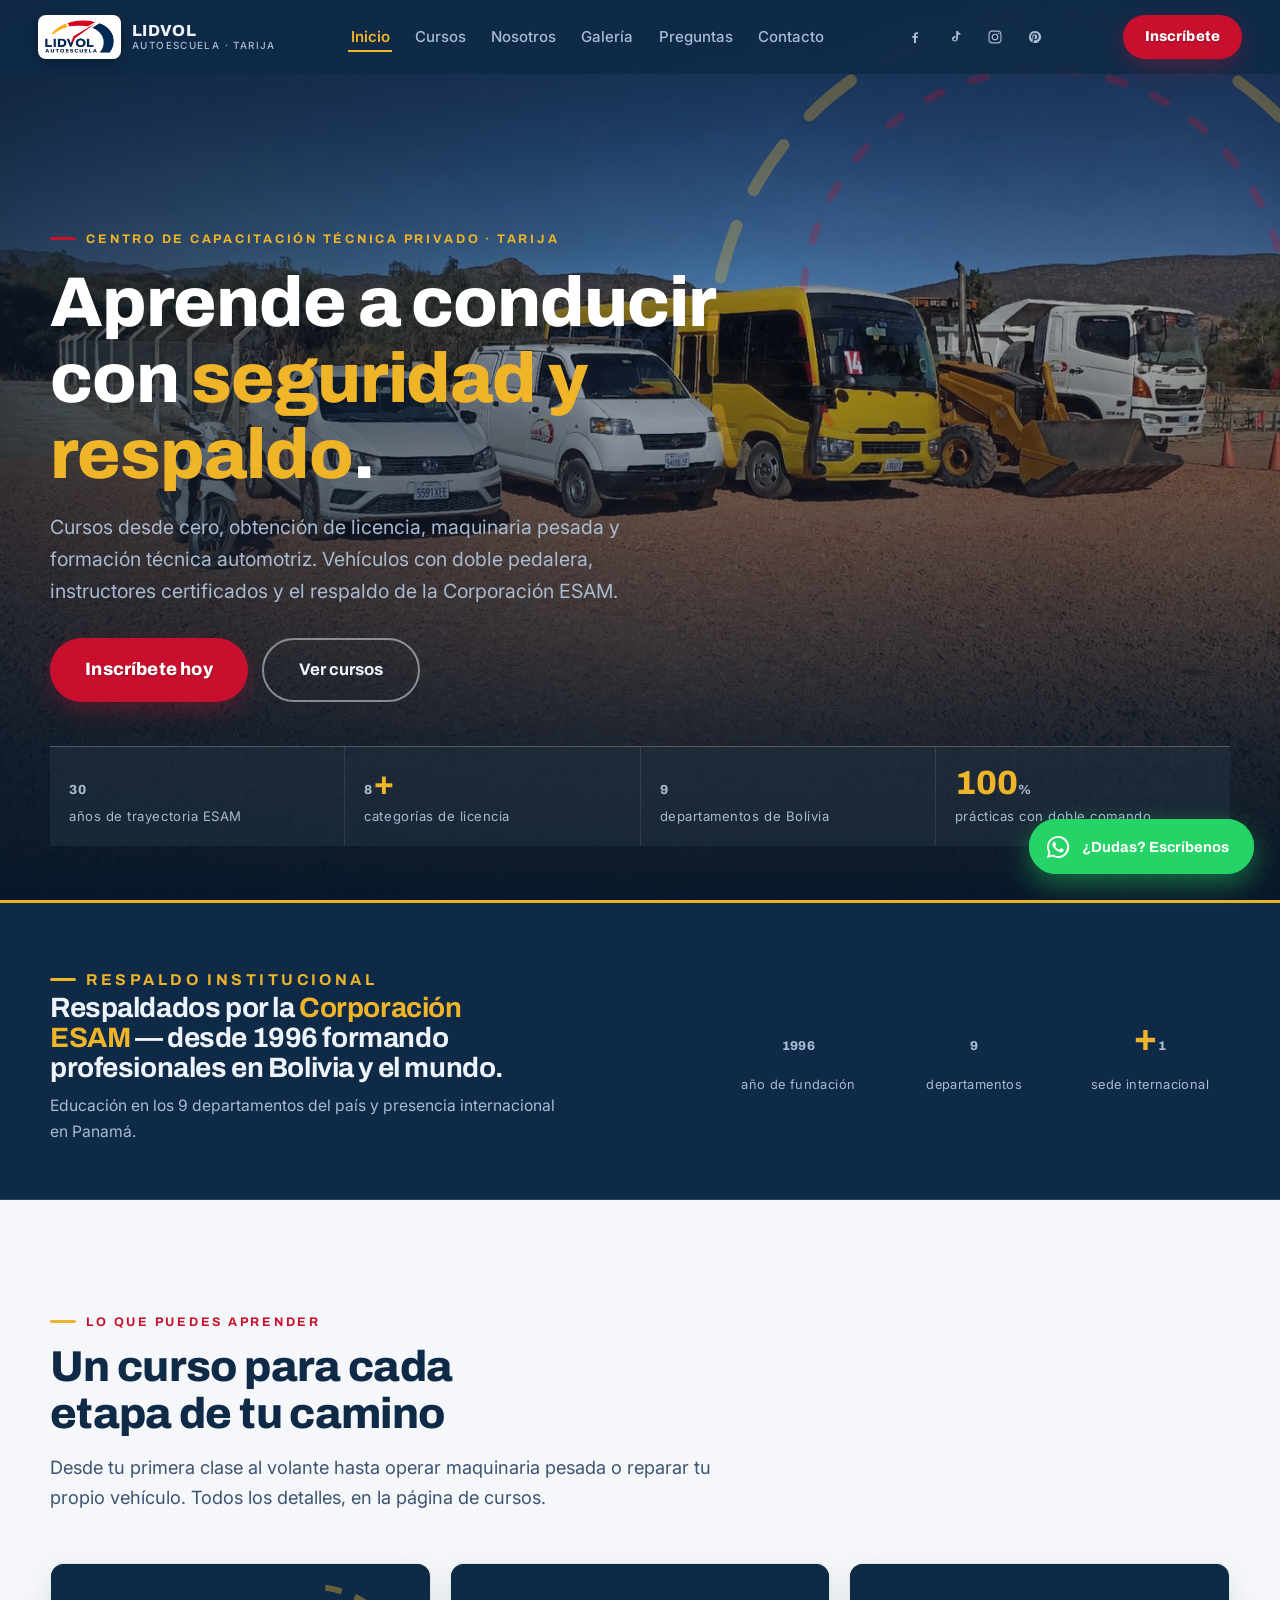
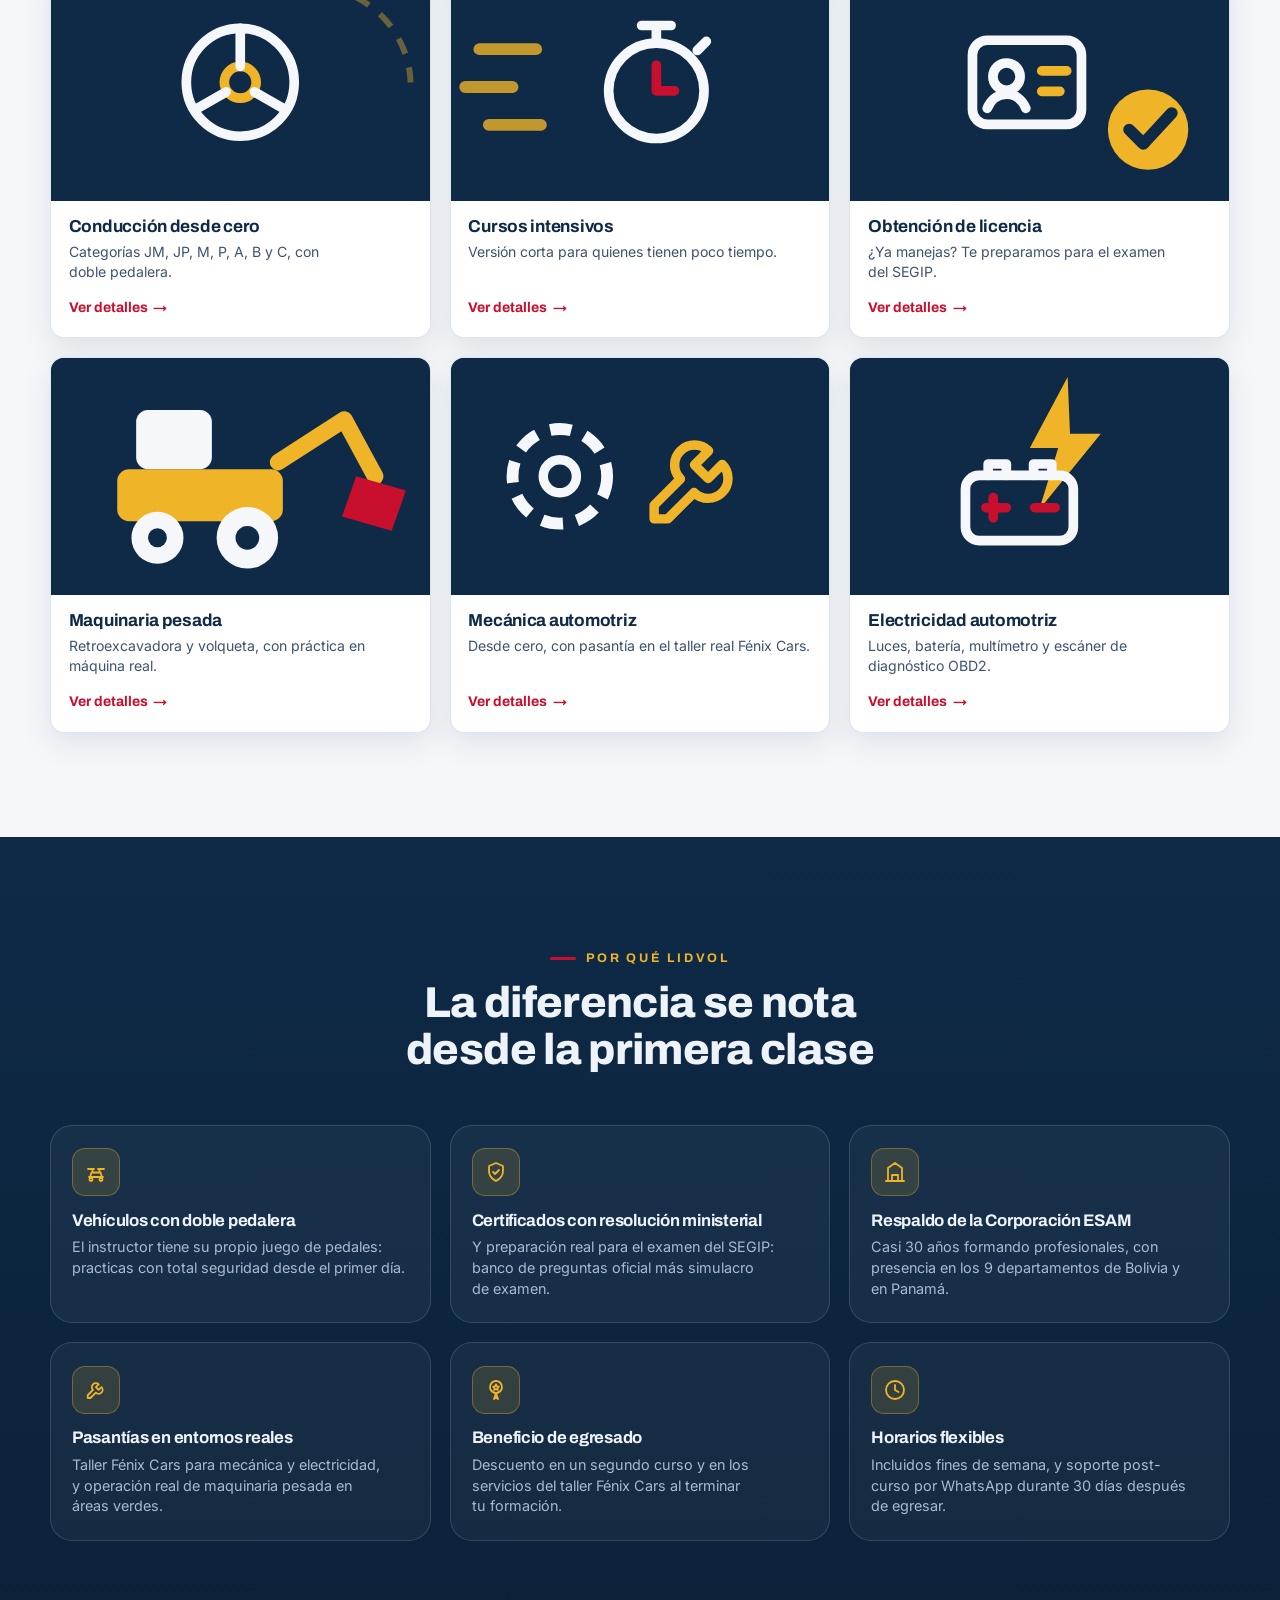
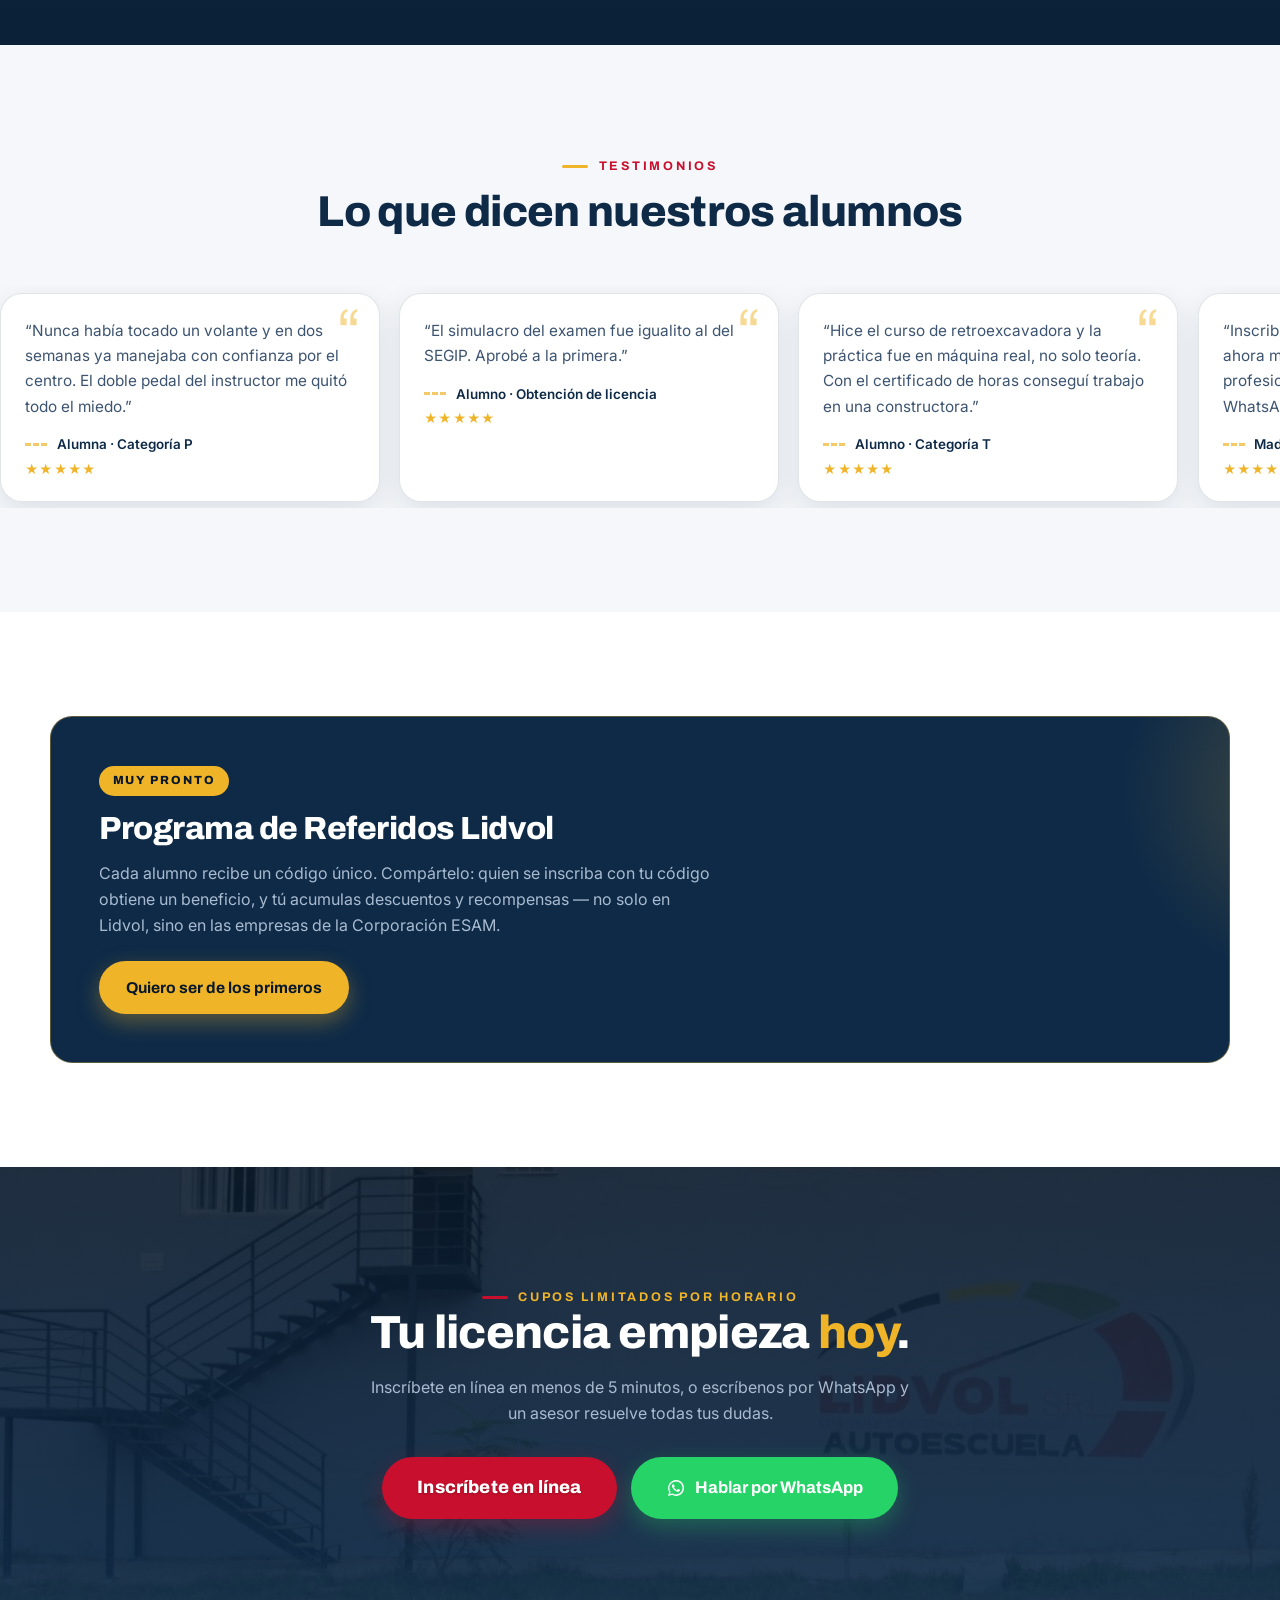
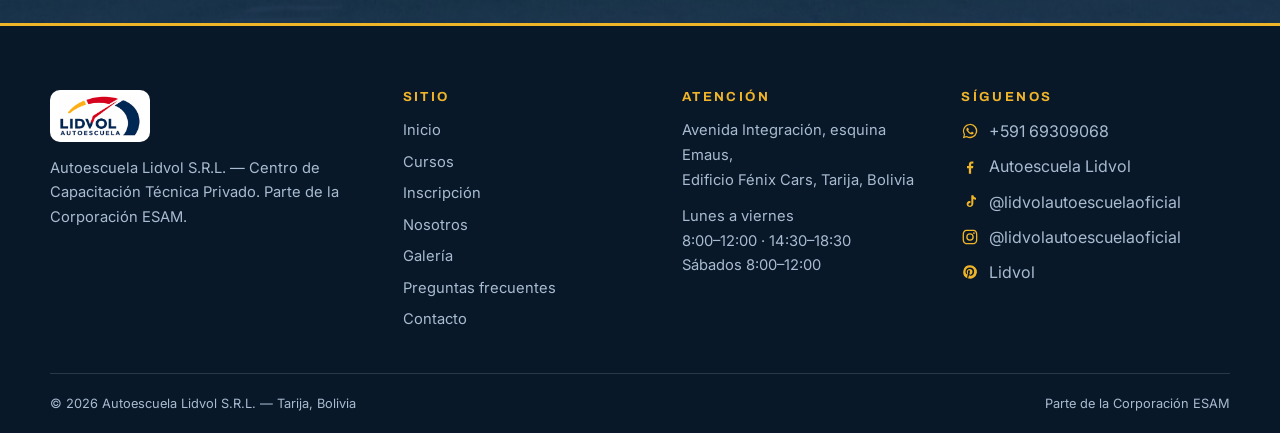
==== commit 38704d02: "Restaurar el texto "LIDVOL / Autoescuela · Tarija" junto al logo El rediseño del encabezado con el l" ====
--- a/index.html
+++ b/index.html
@@ -16,7 +16,7 @@
   <link rel="preconnect" href="https://fonts.googleapis.com">
   <link rel="preconnect" href="https://fonts.gstatic.com" crossorigin>
   <link rel="stylesheet" href="https://fonts.googleapis.com/css2?family=Archivo:wght@500;600;700;800&family=Inter:wght@400;500;600&display=swap">
-  <link rel="stylesheet" href="styles.css?v=20260801">
+  <link rel="stylesheet" href="styles.css?v=20260802">
   <script type="application/ld+json">
   {
     "@context": "https://schema.org",
@@ -540,8 +540,8 @@
     <span class="wa-float__label">¿Dudas? Escríbenos</span>
   </a>
 
-  <script defer src="lib/manifest.js?v=20260801"></script>
-  <script defer src="lib/precios.js?v=20260801"></script>
-  <script defer src="main.js?v=20260801"></script>
+  <script defer src="lib/manifest.js?v=20260802"></script>
+  <script defer src="lib/precios.js?v=20260802"></script>
+  <script defer src="main.js?v=20260802"></script>
 </body>
 </html>
--- a/styles.css
+++ b/styles.css
@@ -276,20 +276,27 @@
   color: var(--cream);
   letter-spacing: 0.02em;
 }
-/* El logo actualizado ya incluye el nombre, por eso va solo y en horizontal */
 .nav__logo {
   width: auto;
   height: 40px;
-  max-width: 128px;
+  max-width: 108px;
   object-fit: contain;
   border-radius: 8px;
   background: #fff;
-  padding: 4px 7px;
+  padding: 4px 6px;
   box-shadow: 0 4px 14px rgba(0, 0, 0, 0.25);
 }
-.nav__brand-txt { display: none; }
+.nav__brand-txt { display: flex; flex-direction: column; line-height: 1.05; }
+.nav__brand-txt small {
+  font-family: var(--sans);
+  font-size: 0.62rem;
+  font-weight: 500;
+  letter-spacing: 0.14em;
+  text-transform: uppercase;
+  color: var(--cream-mute);
+}
 @media (min-width: 540px) {
-  .nav__logo { height: 44px; max-width: 142px; }
+  .nav__logo { height: 44px; max-width: 120px; }
 }
 
 .nav__links {
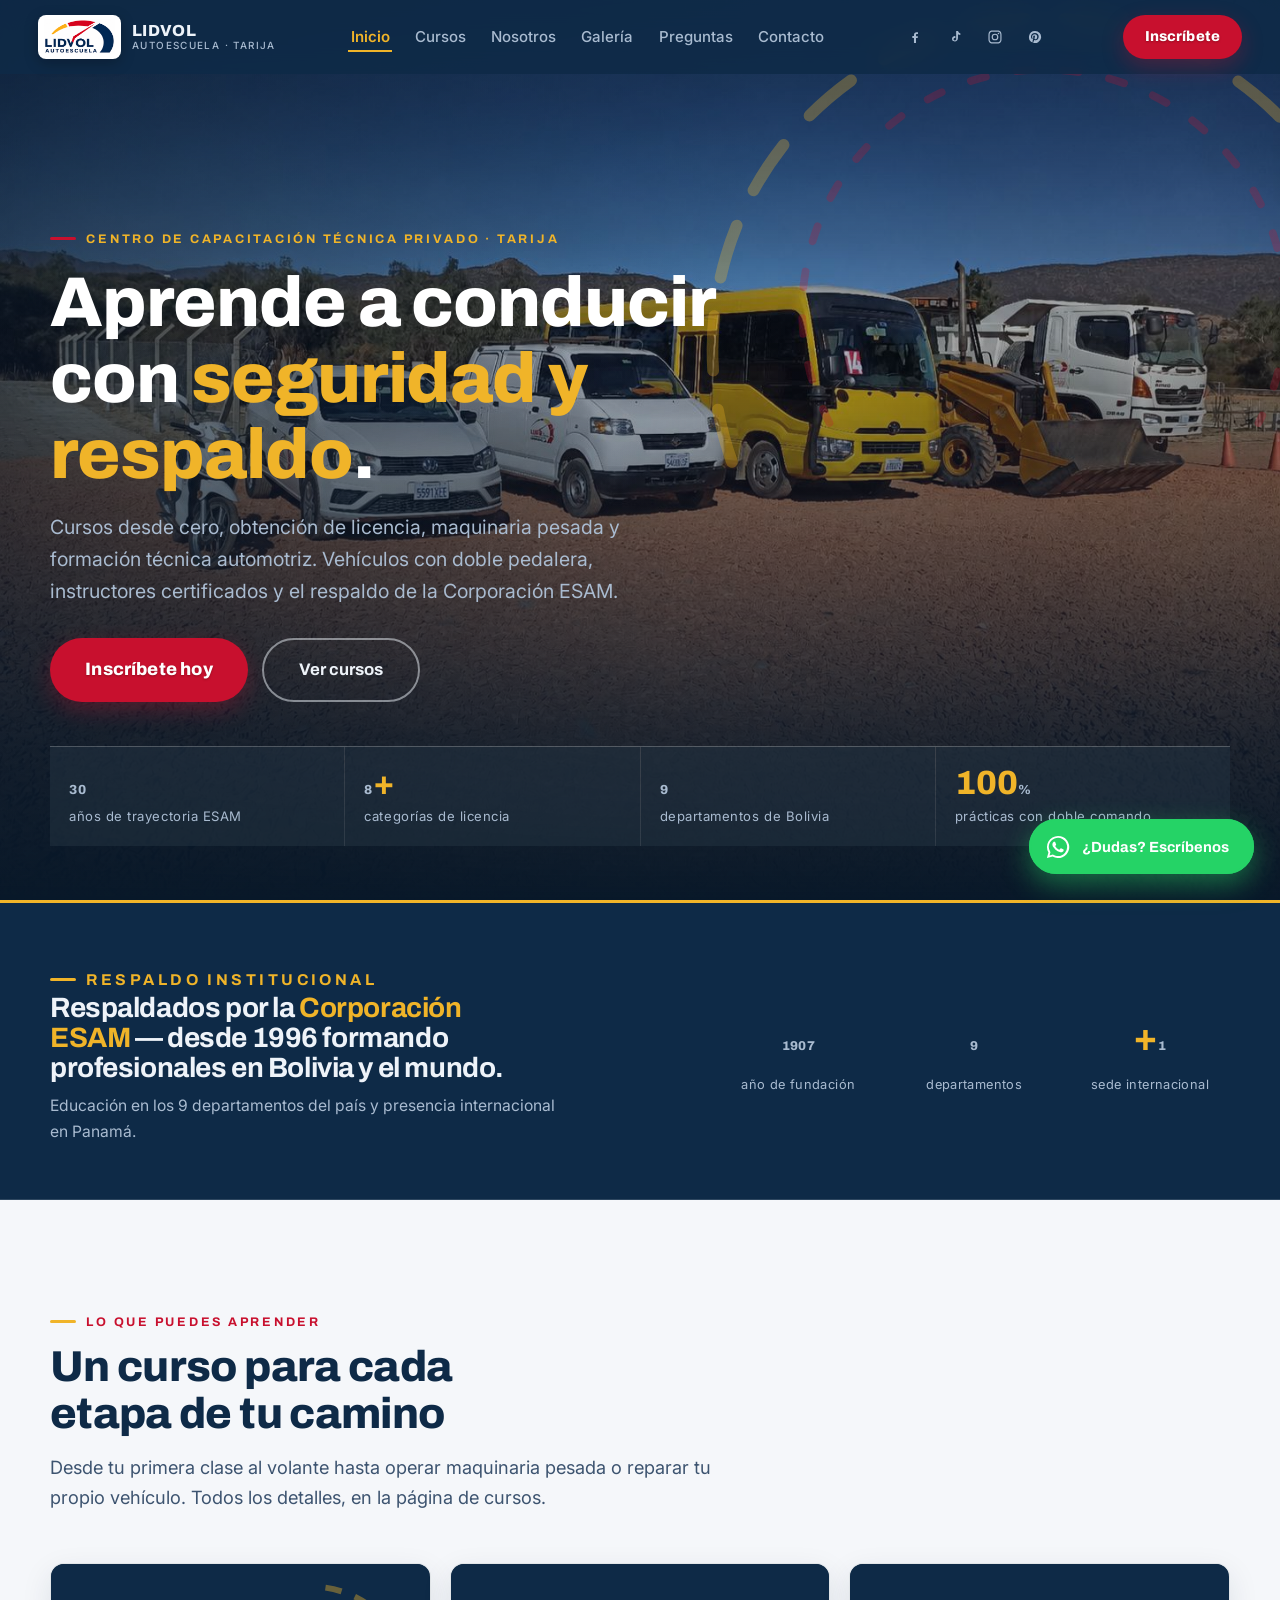
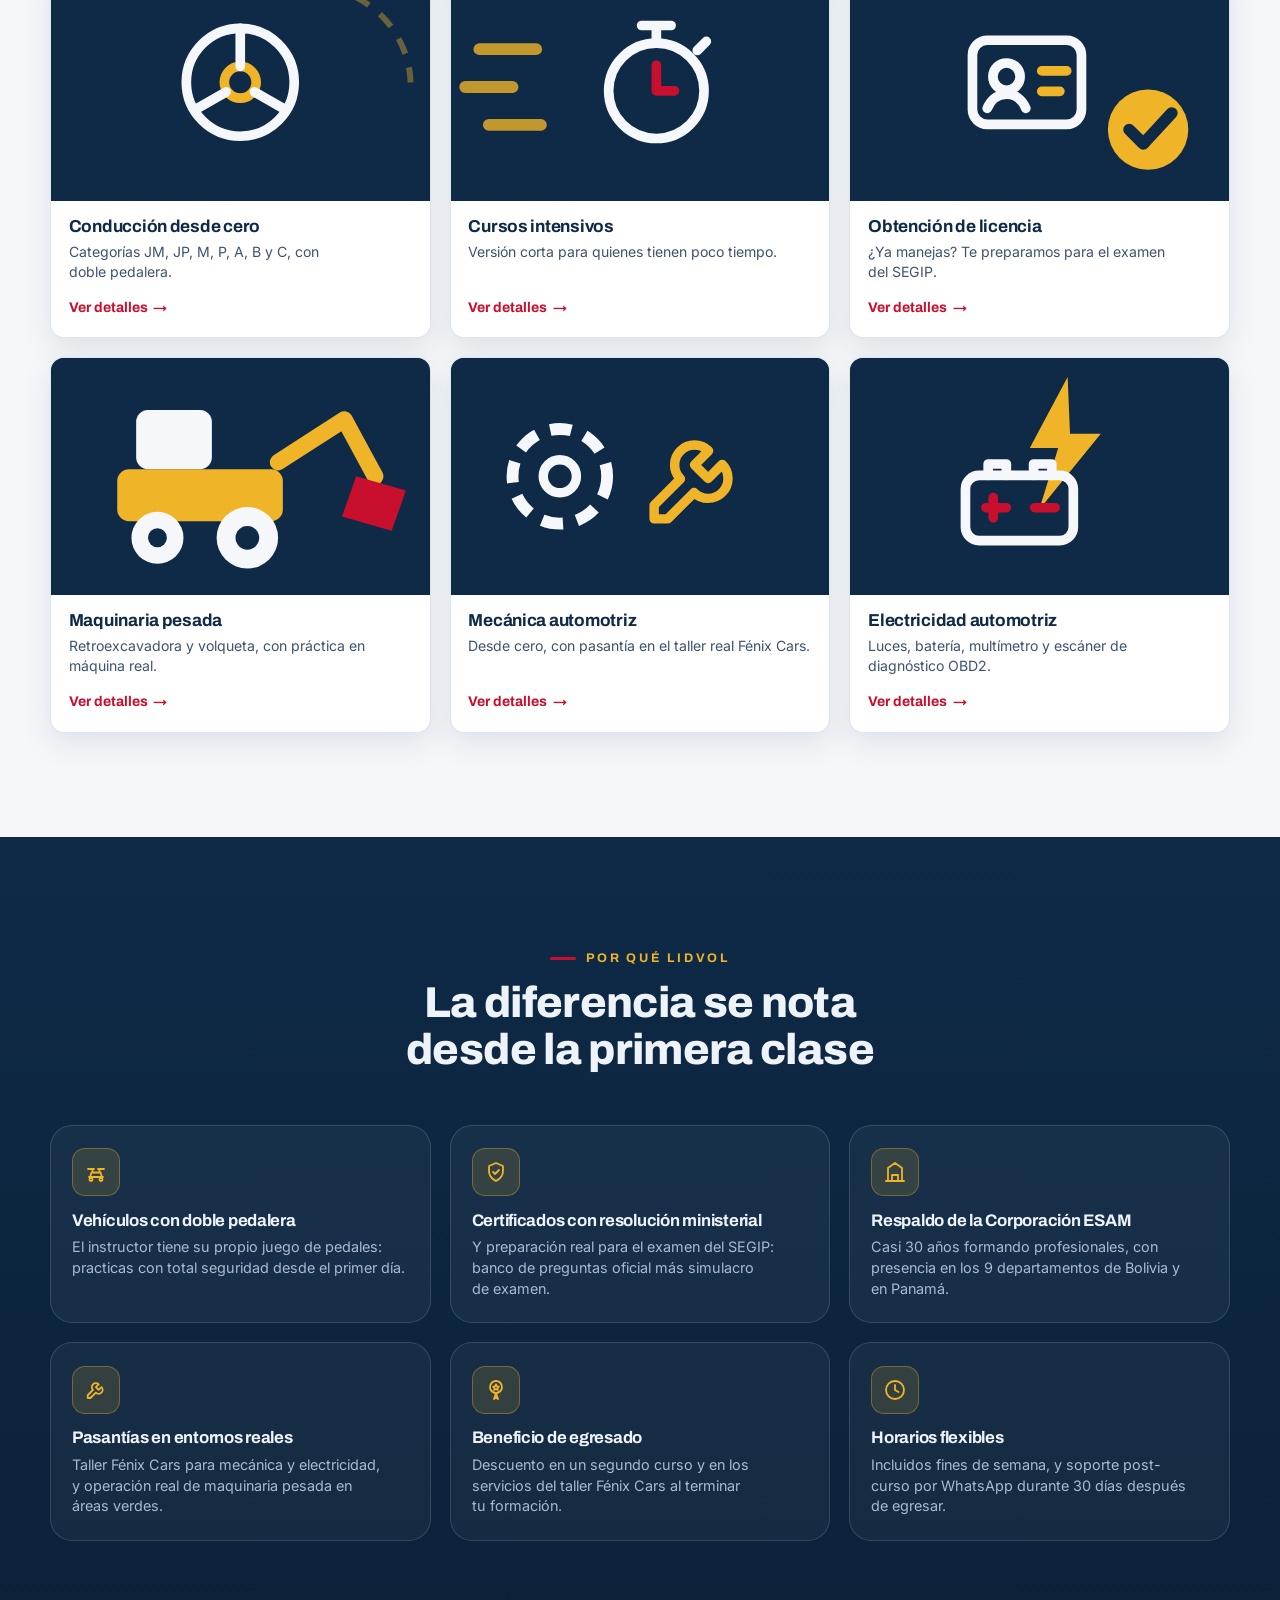
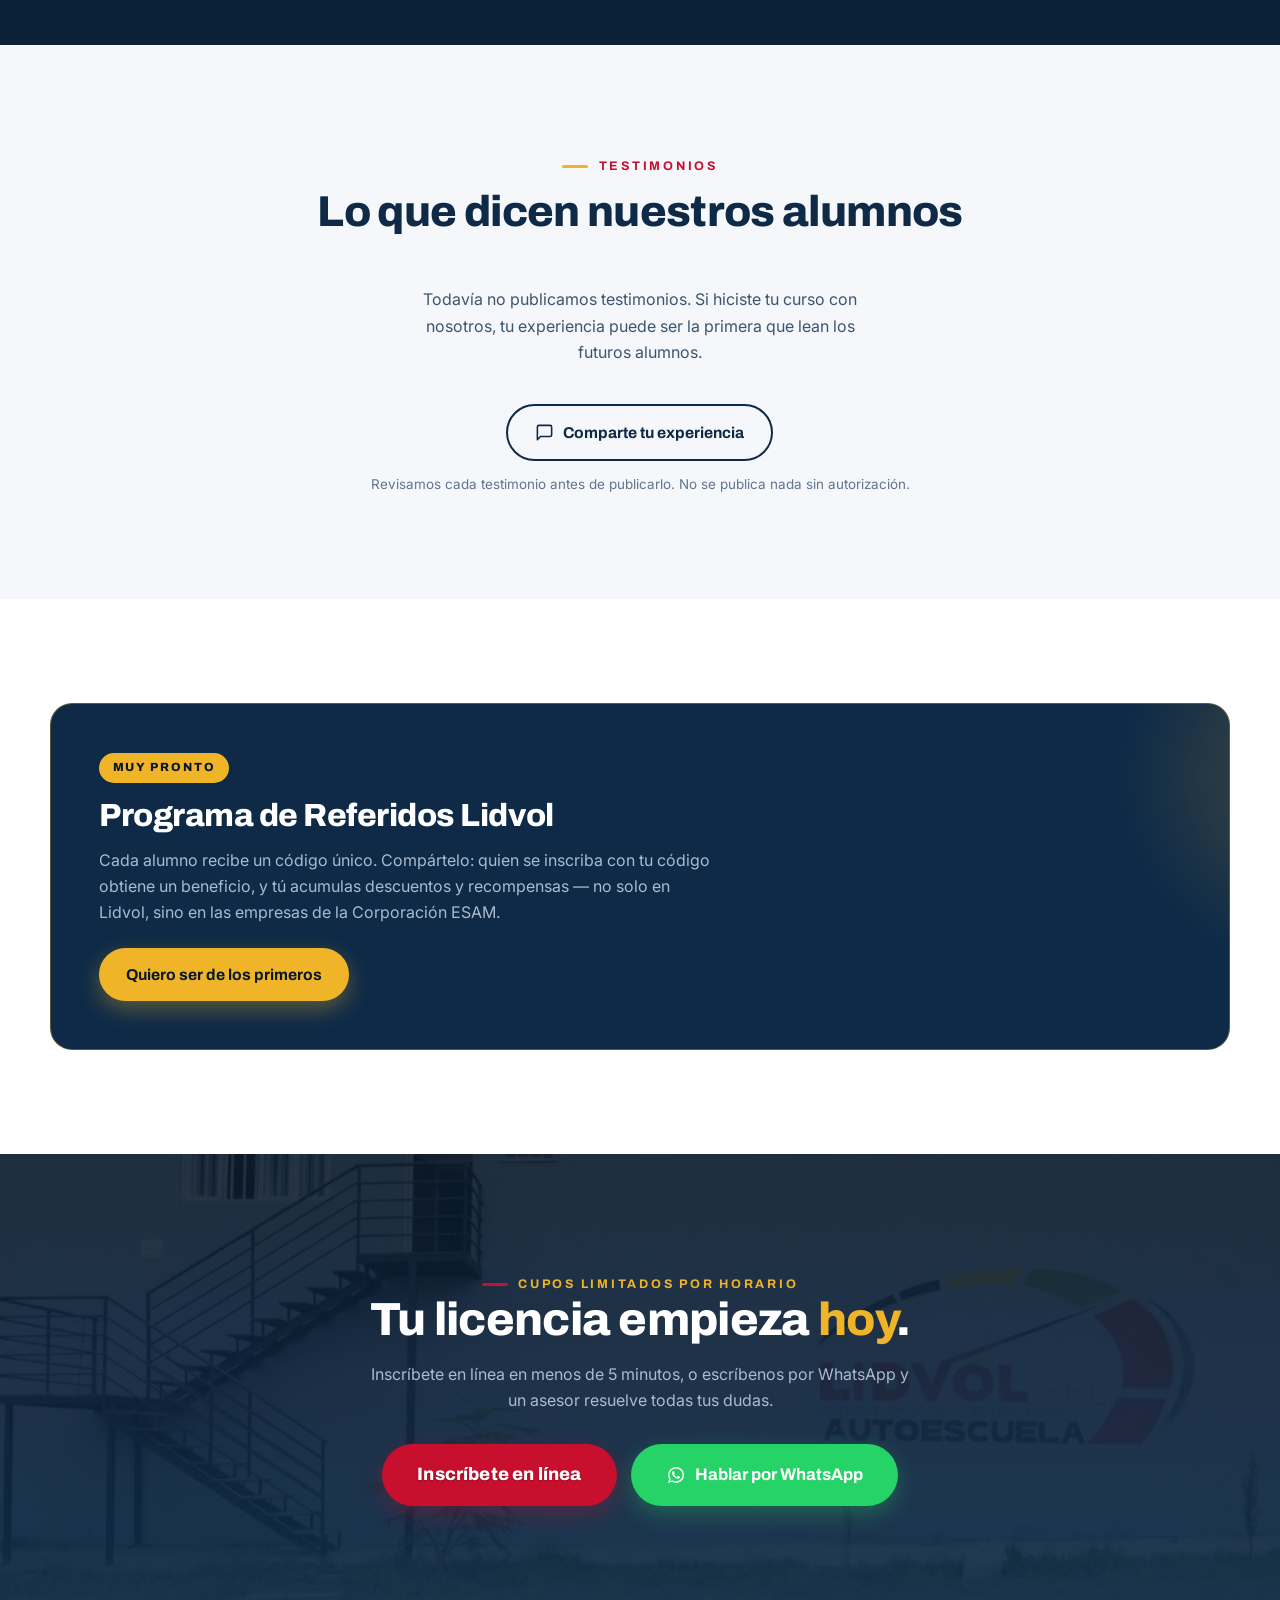
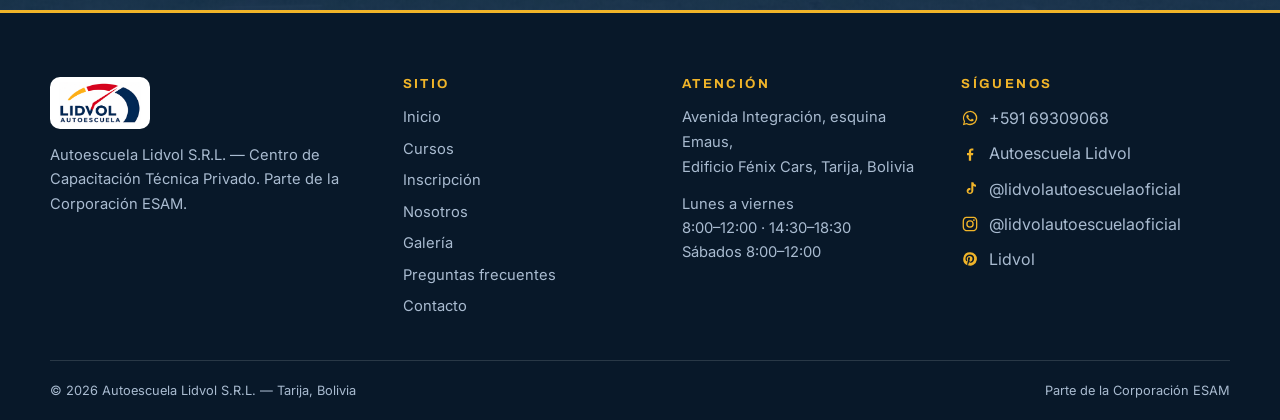
==== commit 552d2e7c: "Testimonios enviados por los visitantes, con aprobación previa Los testimonios de la página de inici" ====
--- a/index.html
+++ b/index.html
@@ -367,71 +367,126 @@
     </section>
 
     <!-- ============================ TESTIMONIOS ============================ -->
-    <!-- ⚠️ CONTENIDO DE MUESTRA (brief §10): reemplazar por testimonios reales
-         de alumnos antes del lanzamiento público. -->
-    <section class="section" aria-label="Testimonios de alumnos">
+    <!-- Los testimonios se cargan desde la hoja de Google y solo aparecen los
+         APROBADOS. El visitante puede enviar el suyo con el botón de abajo.
+         Configuración: lib/manifest.js -> testimonios. Guía: LEEME-TESTIMONIOS.md -->
+    <section class="section" id="testimonios" aria-label="Testimonios de alumnos">
       <div class="container section-head section-head--center reveal">
         <p class="kicker">Testimonios</p>
         <h2>Lo que dicen nuestros alumnos</h2>
       </div>
 
-      <div class="tsl" data-tsl>
-        <div class="tsl__track">
-          <!-- Grupo 1 -->
-          <figure class="tsl-card">
-            <blockquote>“Nunca había tocado un volante y en dos semanas ya manejaba con confianza por el centro. El doble pedal del instructor me quitó todo el miedo.”</blockquote>
-            <figcaption>Alumna · Categoría P</figcaption>
-            <p class="stars" aria-label="5 estrellas">★★★★★</p>
-          </figure>
-          <figure class="tsl-card">
-            <blockquote>“El simulacro del examen fue igualito al del SEGIP. Aprobé a la primera.”</blockquote>
-            <figcaption>Alumno · Obtención de licencia</figcaption>
-            <p class="stars" aria-label="5 estrellas">★★★★★</p>
-          </figure>
-          <figure class="tsl-card">
-            <blockquote>“Hice el curso de retroexcavadora y la práctica fue en máquina real, no solo teoría. Con el certificado de horas conseguí trabajo en una constructora.”</blockquote>
-            <figcaption>Alumno · Categoría T</figcaption>
-            <p class="stars" aria-label="5 estrellas">★★★★★</p>
-          </figure>
-          <figure class="tsl-card">
-            <blockquote>“Inscribí a mi hijo de 17 con la autorización y ahora maneja mejor que yo. Muy profesionales y siempre responden el WhatsApp.”</blockquote>
-            <figcaption>Madre de alumno · Categoría JP</figcaption>
-            <p class="stars" aria-label="5 estrellas">★★★★★</p>
-          </figure>
-          <figure class="tsl-card">
-            <blockquote>“En el curso de mecánica aprendí a hacerle el mantenimiento a mi propio auto. La pasantía en Fénix Cars fue lo mejor.”</blockquote>
-            <figcaption>Alumno · Mecánica básica</figcaption>
-            <p class="stars" aria-label="5 estrellas">★★★★★</p>
-          </figure>
-          <!-- Grupo 2 (duplicado para el bucle continuo) -->
-          <figure class="tsl-card" aria-hidden="true">
-            <blockquote>“Nunca había tocado un volante y en dos semanas ya manejaba con confianza por el centro. El doble pedal del instructor me quitó todo el miedo.”</blockquote>
-            <figcaption>Alumna · Categoría P</figcaption>
-            <p class="stars">★★★★★</p>
-          </figure>
-          <figure class="tsl-card" aria-hidden="true">
-            <blockquote>“El simulacro del examen fue igualito al del SEGIP. Aprobé a la primera.”</blockquote>
-            <figcaption>Alumno · Obtención de licencia</figcaption>
-            <p class="stars">★★★★★</p>
-          </figure>
-          <figure class="tsl-card" aria-hidden="true">
-            <blockquote>“Hice el curso de retroexcavadora y la práctica fue en máquina real, no solo teoría. Con el certificado de horas conseguí trabajo en una constructora.”</blockquote>
-            <figcaption>Alumno · Categoría T</figcaption>
-            <p class="stars">★★★★★</p>
-          </figure>
-          <figure class="tsl-card" aria-hidden="true">
-            <blockquote>“Inscribí a mi hijo de 17 con la autorización y ahora maneja mejor que yo. Muy profesionales y siempre responden el WhatsApp.”</blockquote>
-            <figcaption>Madre de alumno · Categoría JP</figcaption>
-            <p class="stars">★★★★★</p>
-          </figure>
-          <figure class="tsl-card" aria-hidden="true">
-            <blockquote>“En el curso de mecánica aprendí a hacerle el mantenimiento a mi propio auto. La pasantía en Fénix Cars fue lo mejor.”</blockquote>
-            <figcaption>Alumno · Mecánica básica</figcaption>
-            <p class="stars">★★★★★</p>
-          </figure>
-        </div>
+      <!-- Carrusel: main.js lo llena con los testimonios aprobados -->
+      <div class="tsl" data-tsl hidden>
+        <div class="tsl__track" data-tsl-track></div>
+      </div>
+
+      <!-- Mientras no haya testimonios aprobados -->
+      <div class="container tsl-empty" data-tsl-empty hidden>
+        <p>Todavía no publicamos testimonios. Si hiciste tu curso con nosotros,
+           tu experiencia puede ser la primera que lean los futuros alumnos.</p>
+      </div>
+
+      <div class="container tsl-cta reveal">
+        <button type="button" class="btn btn--ghost-navy" data-tsl-open>
+          <svg viewBox="0 0 24 24" fill="none" stroke="currentColor" stroke-width="2"
+               stroke-linecap="round" stroke-linejoin="round" aria-hidden="true">
+            <path d="M21 15a2 2 0 0 1-2 2H7l-4 4V5a2 2 0 0 1 2-2h14a2 2 0 0 1 2 2z"></path>
+          </svg>
+          Comparte tu experiencia
+        </button>
+        <p class="tsl-cta__nota">
+          Revisamos cada testimonio antes de publicarlo. No se publica nada sin autorización.
+        </p>
       </div>
     </section>
+
+    <!-- ================== MODAL: ENVIAR TESTIMONIO ================== -->
+    <div class="tmodal" data-tsl-modal hidden>
+      <div class="tmodal__fondo" data-tsl-close></div>
+
+      <div class="tmodal__caja" role="dialog" aria-modal="true" aria-labelledby="tmodal-titulo">
+        <button type="button" class="tmodal__cerrar" data-tsl-close aria-label="Cerrar">
+          <svg viewBox="0 0 24 24" fill="none" stroke="currentColor" stroke-width="2.2"
+               stroke-linecap="round" aria-hidden="true">
+            <path d="M18 6 6 18M6 6l12 12"></path>
+          </svg>
+        </button>
+
+        <p class="kicker">Tu opinión</p>
+        <h2 id="tmodal-titulo" class="tmodal__titulo">Comparte tu experiencia</h2>
+        <p class="tmodal__intro">
+          Contanos cómo te fue en tu curso. Nuestro equipo revisa cada mensaje y lo publica
+          en esta página si está todo en orden.
+        </p>
+
+        <form data-tsl-form novalidate>
+          <div class="field">
+            <label for="t-nombre">Tu nombre <small>(así aparecerá publicado)</small></label>
+            <input id="t-nombre" name="nombre" type="text" maxlength="60"
+                   autocomplete="name" required>
+            <span class="err">Escribe tu nombre.</span>
+          </div>
+
+          <div class="field">
+            <label for="t-curso">Curso que hiciste</label>
+            <select id="t-curso" name="curso" required>
+              <option value="">Elige una opción…</option>
+            </select>
+            <span class="err">Elige el curso que hiciste.</span>
+          </div>
+
+          <fieldset class="field tstars-campo">
+            <legend>Tu calificación</legend>
+            <div class="tstars" data-tsl-estrellas role="radiogroup"
+                 aria-label="Calificación en estrellas"></div>
+            <span class="err">Elige una calificación.</span>
+          </fieldset>
+
+          <div class="field">
+            <label for="t-texto">Tu testimonio</label>
+            <textarea id="t-texto" name="texto" rows="4" required
+                      placeholder="Por ejemplo: cómo llegaste, qué aprendiste y cómo te sentiste manejando."></textarea>
+            <span class="tsl-contador" data-tsl-contador aria-live="polite"></span>
+            <span class="err" data-tsl-err-texto>Escribe un poco más sobre tu experiencia.</span>
+          </div>
+
+          <label class="tcheck">
+            <input type="checkbox" name="consentimiento" value="si" required>
+            <span>Autorizo a Autoescuela Lidvol a publicar mi nombre y mi comentario en
+                  su sitio web y redes sociales.</span>
+          </label>
+          <span class="err err--check">Necesitamos tu autorización para poder publicarlo.</span>
+
+          <!-- Trampa anti-spam: las personas no la ven, los robots sí la llenan -->
+          <div class="tsl-trampa" aria-hidden="true">
+            <label>No llenar este campo
+              <input type="text" name="sitio_web" tabindex="-1" autocomplete="off">
+            </label>
+          </div>
+
+          <button type="submit" class="btn btn--primary btn--block" data-tsl-enviar>
+            Enviar testimonio
+          </button>
+
+          <p class="tmodal__estado" data-tsl-estado role="status" aria-live="polite"></p>
+        </form>
+
+        <!-- Pantalla de agradecimiento -->
+        <div class="tmodal__gracias" data-tsl-gracias hidden>
+          <div class="tmodal__check" aria-hidden="true">
+            <svg viewBox="0 0 24 24" fill="none" stroke="currentColor" stroke-width="2.5"
+                 stroke-linecap="round" stroke-linejoin="round">
+              <path d="M20 6 9 17l-5-5"></path>
+            </svg>
+          </div>
+          <h3>¡Gracias por escribirnos!</h3>
+          <p>Tu testimonio llegó bien. Lo vamos a revisar y, si está todo en orden,
+             aparecerá publicado en esta página.</p>
+          <button type="button" class="btn btn--ghost-navy" data-tsl-close>Cerrar</button>
+        </div>
+      </div>
+    </div>
 
     <!-- ============================ REFERIDOS ============================ -->
     <section class="section section--paper" aria-label="Programa de referidos">
--- a/styles.css
+++ b/styles.css
@@ -826,6 +826,180 @@
   border-top: 3px dashed rgba(240, 180, 41, 0.7);
 }
 .tsl-card .stars { color: var(--gold); letter-spacing: 0.1em; font-size: 0.8rem; margin-top: 0.2rem; }
+
+/* Los elementos ocultos con el atributo hidden deben quedar ocultos aunque
+   la clase les dé display (por ejemplo .tsl__track, que es flex). */
+[hidden] { display: none !important; }
+
+/* ---- Invitación a dejar un testimonio ---- */
+.tsl-cta {
+  margin-top: clamp(1.6rem, 4vw, 2.4rem);
+  text-align: center;
+}
+.tsl-cta .btn svg { width: 19px; height: 19px; }
+.tsl-cta__nota {
+  margin-top: 0.75rem;
+  font-size: 0.84rem;
+  color: var(--ink-mute);
+}
+.tsl-empty {
+  text-align: center;
+  max-width: 46ch;
+  margin-inline: auto;
+  color: var(--ink-soft);
+}
+
+/* ---- Cuadro para enviar un testimonio ---- */
+body.has-modal { overflow: hidden; }
+
+.tmodal {
+  position: fixed;
+  inset: 0;
+  z-index: 210;
+  display: grid;
+  place-items: center;
+  padding: clamp(0.8rem, 4vw, 2.2rem);
+}
+.tmodal__fondo {
+  position: absolute;
+  inset: 0;
+  background: rgba(8, 24, 41, 0.82);
+  backdrop-filter: blur(5px);
+  -webkit-backdrop-filter: blur(5px);
+}
+.tmodal__caja {
+  position: relative;
+  width: min(100%, 560px);
+  max-height: min(88vh, 780px);
+  overflow-y: auto;
+  background: var(--paper);
+  border-radius: var(--radius-lg);
+  box-shadow: var(--shadow-lift);
+  padding: clamp(1.5rem, 4vw, 2.4rem);
+  animation: tmodalIn 0.32s var(--ease-out) both;
+}
+@keyframes tmodalIn {
+  from { opacity: 0; transform: translateY(14px) scale(0.98); }
+  to   { opacity: 1; transform: none; }
+}
+.tmodal__cerrar {
+  position: absolute;
+  top: 0.85rem; right: 0.85rem;
+  width: 38px; height: 38px;
+  display: grid; place-items: center;
+  border: 0; border-radius: 50%;
+  background: var(--smoke);
+  color: var(--navy);
+  cursor: pointer;
+  transition: background 0.2s, color 0.2s, transform 0.2s;
+}
+.tmodal__cerrar svg { width: 18px; height: 18px; }
+.tmodal__cerrar:hover { background: var(--red); color: #fff; transform: scale(1.06); }
+
+.tmodal__titulo {
+  font-size: clamp(1.45rem, 3.4vw, 1.9rem);
+  font-weight: 800;
+  color: var(--navy);
+  margin: 0.6rem 0 0;
+}
+.tmodal__intro {
+  margin: 0.6rem 0 1.5rem;
+  font-size: 0.94rem;
+  color: var(--ink-soft);
+}
+
+/* Calificación con estrellas */
+.tstars-campo { border: 0; padding: 0; margin: 0 0 1rem; }
+.tstars-campo legend {
+  font-weight: 600; font-size: 0.9rem; color: var(--navy);
+  padding: 0; margin-bottom: 0.35rem;
+}
+.tstars { display: flex; gap: 0.3rem; }
+/* Se nombra .tstars .tstars__item para ganarle a la regla ".field label",
+   que si no impondría el tamaño de texto de las etiquetas normales. */
+.tstars .tstars__item {
+  position: relative;
+  font-size: 2rem;
+  line-height: 1;
+  color: rgba(14, 42, 71, 0.2);
+  cursor: pointer;
+  transition: color 0.15s, transform 0.15s;
+}
+.tstars__item input {
+  position: absolute; opacity: 0;
+  width: 100%; height: 100%; left: 0; top: 0;
+  margin: 0; cursor: pointer;
+}
+.tstars .tstars__item:hover { transform: scale(1.12); }
+/* main.js marca con .is-on la estrella elegida y todas las anteriores */
+.tstars .tstars__item.is-on { color: var(--gold); }
+.tstars__item:focus-within { outline: 2px solid var(--navy); outline-offset: 3px; border-radius: 4px; }
+
+/* Contador de caracteres */
+.tsl-contador {
+  font-size: 0.76rem;
+  color: var(--ink-mute);
+  justify-self: end;
+}
+.tsl-contador.is-corto { color: var(--red); }
+
+/* Casilla de autorización */
+.tcheck {
+  display: flex;
+  gap: 0.65rem;
+  align-items: flex-start;
+  font-size: 0.86rem;
+  color: var(--ink-soft);
+  line-height: 1.5;
+  margin-bottom: 0.4rem;
+  cursor: pointer;
+}
+.tcheck input {
+  flex: none;
+  width: 18px; height: 18px;
+  margin-top: 0.15rem;
+  accent-color: var(--navy);
+  cursor: pointer;
+}
+.err--check {
+  display: none;
+  font-size: 0.78rem;
+  color: var(--red);
+  margin-bottom: 0.8rem;
+}
+
+/* Trampa anti-spam: fuera de la vista pero accesible para los robots */
+.tsl-trampa {
+  position: absolute;
+  left: -9999px;
+  width: 1px; height: 1px;
+  overflow: hidden;
+}
+
+.tmodal__estado {
+  margin-top: 0.9rem;
+  font-size: 0.86rem;
+  text-align: center;
+}
+.tmodal__estado.is-error { color: var(--red); }
+
+/* Pantalla de agradecimiento */
+.tmodal__gracias { text-align: center; padding: 1rem 0 0.4rem; }
+.tmodal__check {
+  width: 62px; height: 62px;
+  margin: 0 auto 1.1rem;
+  display: grid; place-items: center;
+  border-radius: 50%;
+  background: rgba(37, 211, 102, 0.14);
+  color: var(--wa-green);
+}
+.tmodal__check svg { width: 30px; height: 30px; }
+.tmodal__gracias h3 {
+  font-size: 1.32rem; font-weight: 800; color: var(--navy); margin: 0 0 0.6rem;
+}
+.tmodal__gracias p {
+  font-size: 0.94rem; color: var(--ink-soft); margin: 0 auto 1.5rem; max-width: 40ch;
+}
 
 /* =============================================================
    12. Programa de referidos
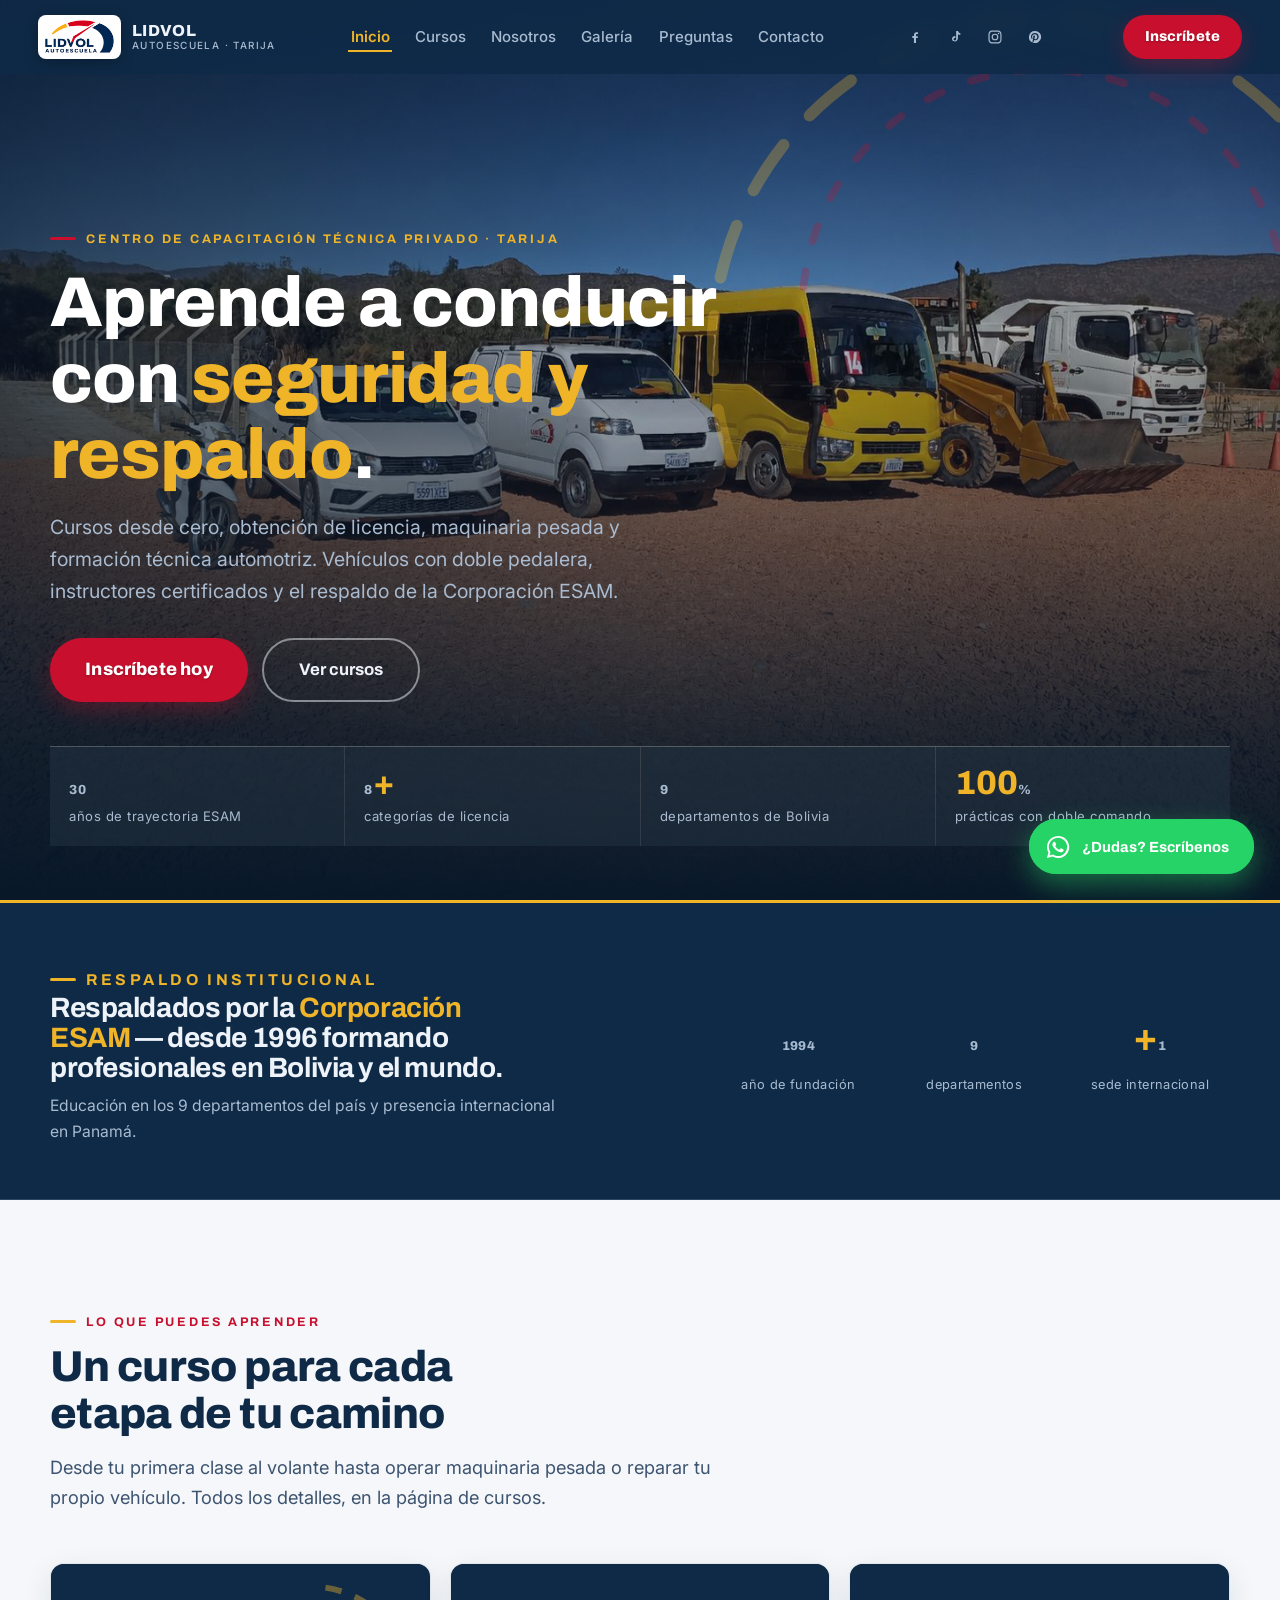
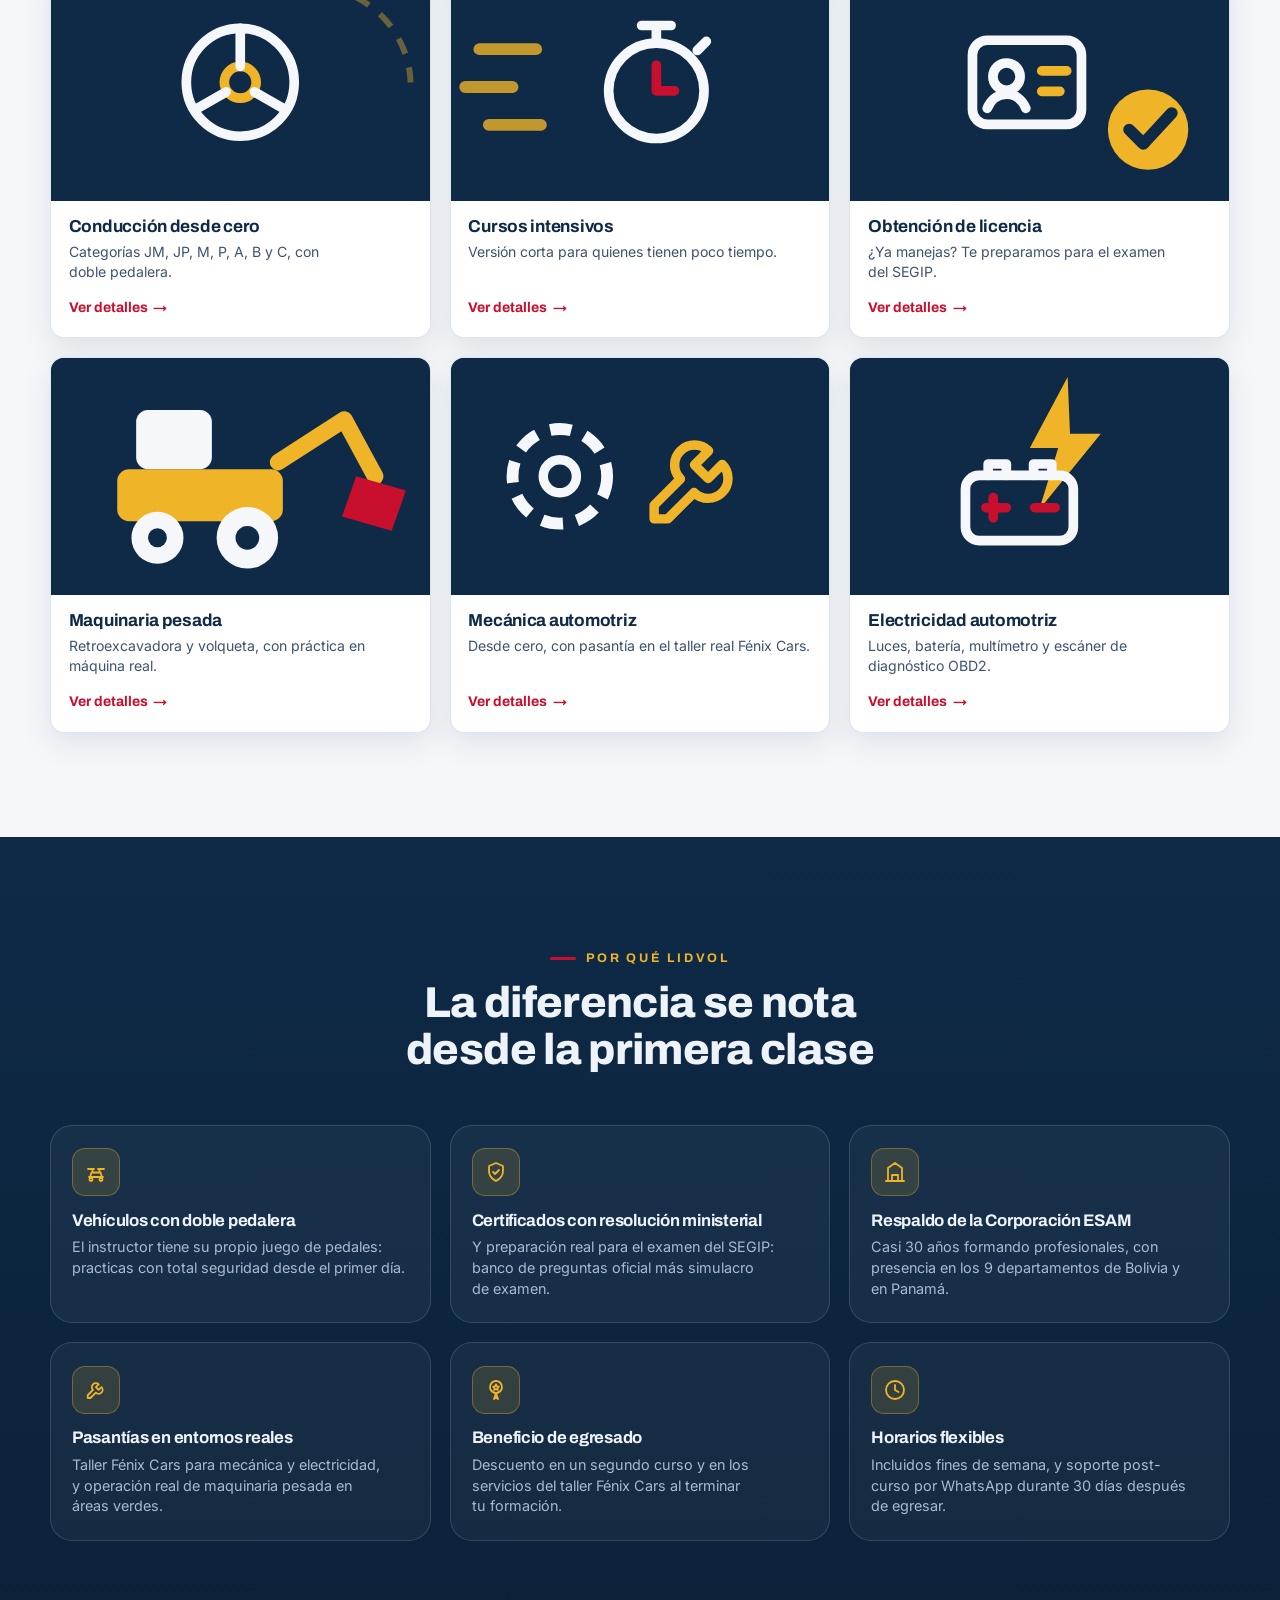
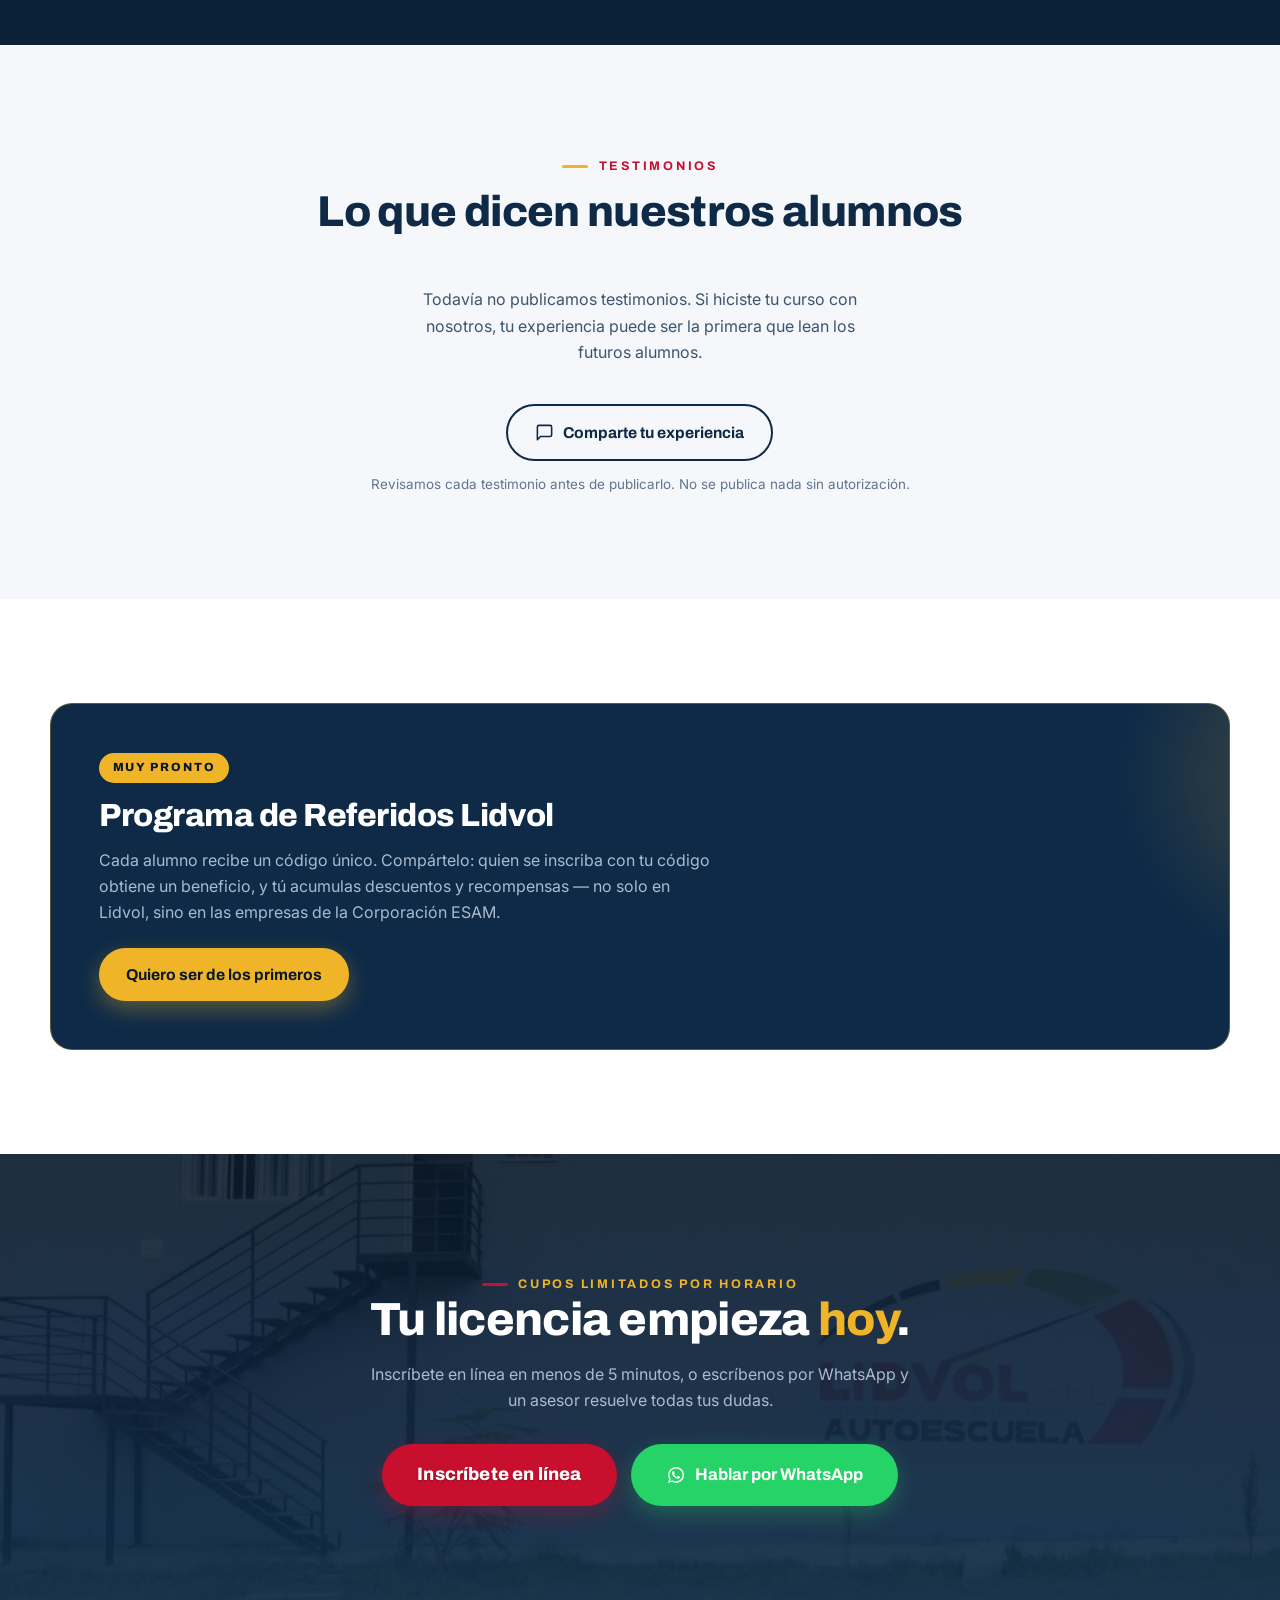
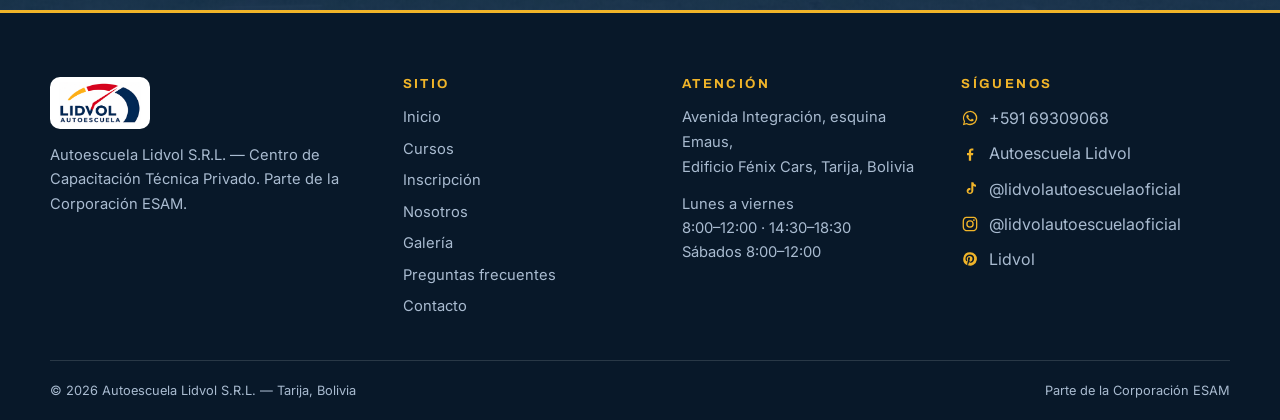
==== commit f5c7e5e2: "Actualizar la versión de los archivos a 20260804 Así los navegadores cargan el CSS y el JavaScript n" ====
--- a/index.html
+++ b/index.html
@@ -16,7 +16,7 @@
   <link rel="preconnect" href="https://fonts.googleapis.com">
   <link rel="preconnect" href="https://fonts.gstatic.com" crossorigin>
   <link rel="stylesheet" href="https://fonts.googleapis.com/css2?family=Archivo:wght@500;600;700;800&family=Inter:wght@400;500;600&display=swap">
-  <link rel="stylesheet" href="styles.css?v=20260802">
+  <link rel="stylesheet" href="styles.css?v=20260804">
   <script type="application/ld+json">
   {
     "@context": "https://schema.org",
@@ -595,8 +595,8 @@
     <span class="wa-float__label">¿Dudas? Escríbenos</span>
   </a>
 
-  <script defer src="lib/manifest.js?v=20260802"></script>
-  <script defer src="lib/precios.js?v=20260802"></script>
-  <script defer src="main.js?v=20260802"></script>
+  <script defer src="lib/manifest.js?v=20260804"></script>
+  <script defer src="lib/precios.js?v=20260804"></script>
+  <script defer src="main.js?v=20260804"></script>
 </body>
 </html>
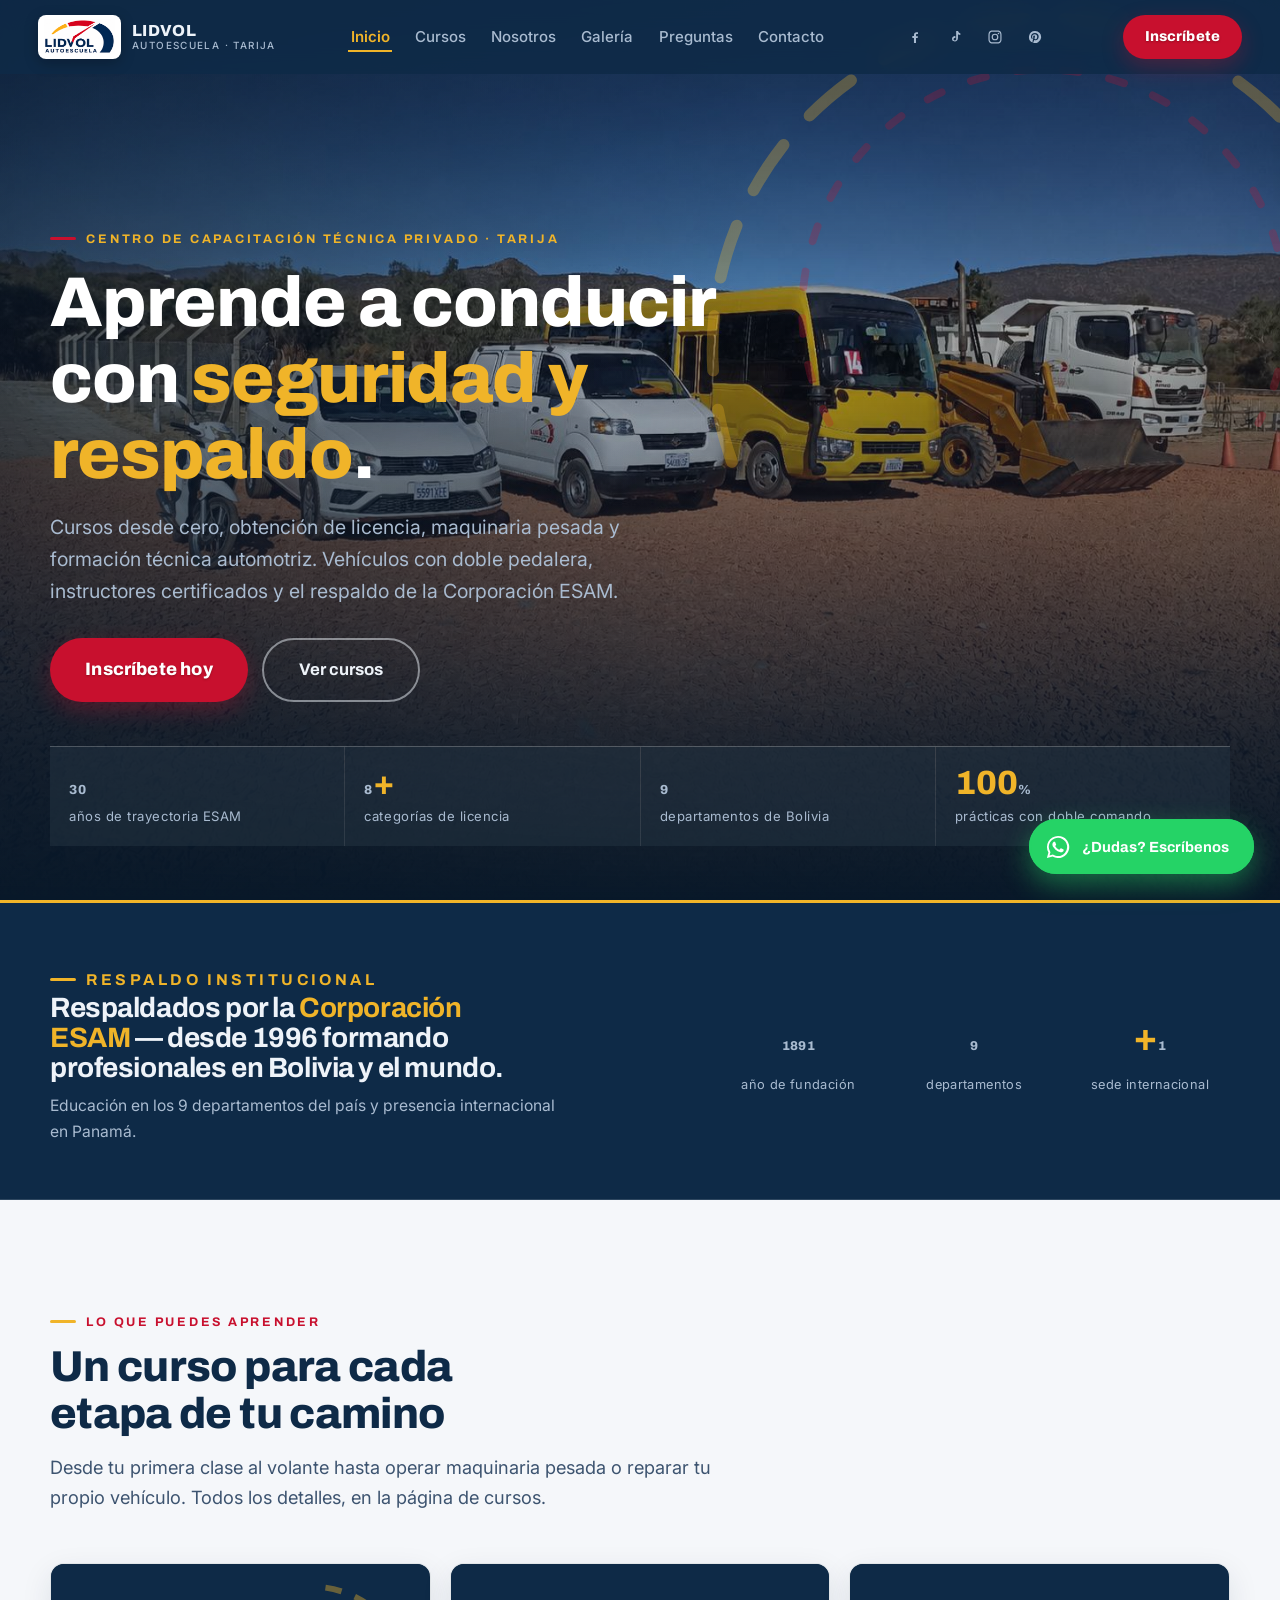
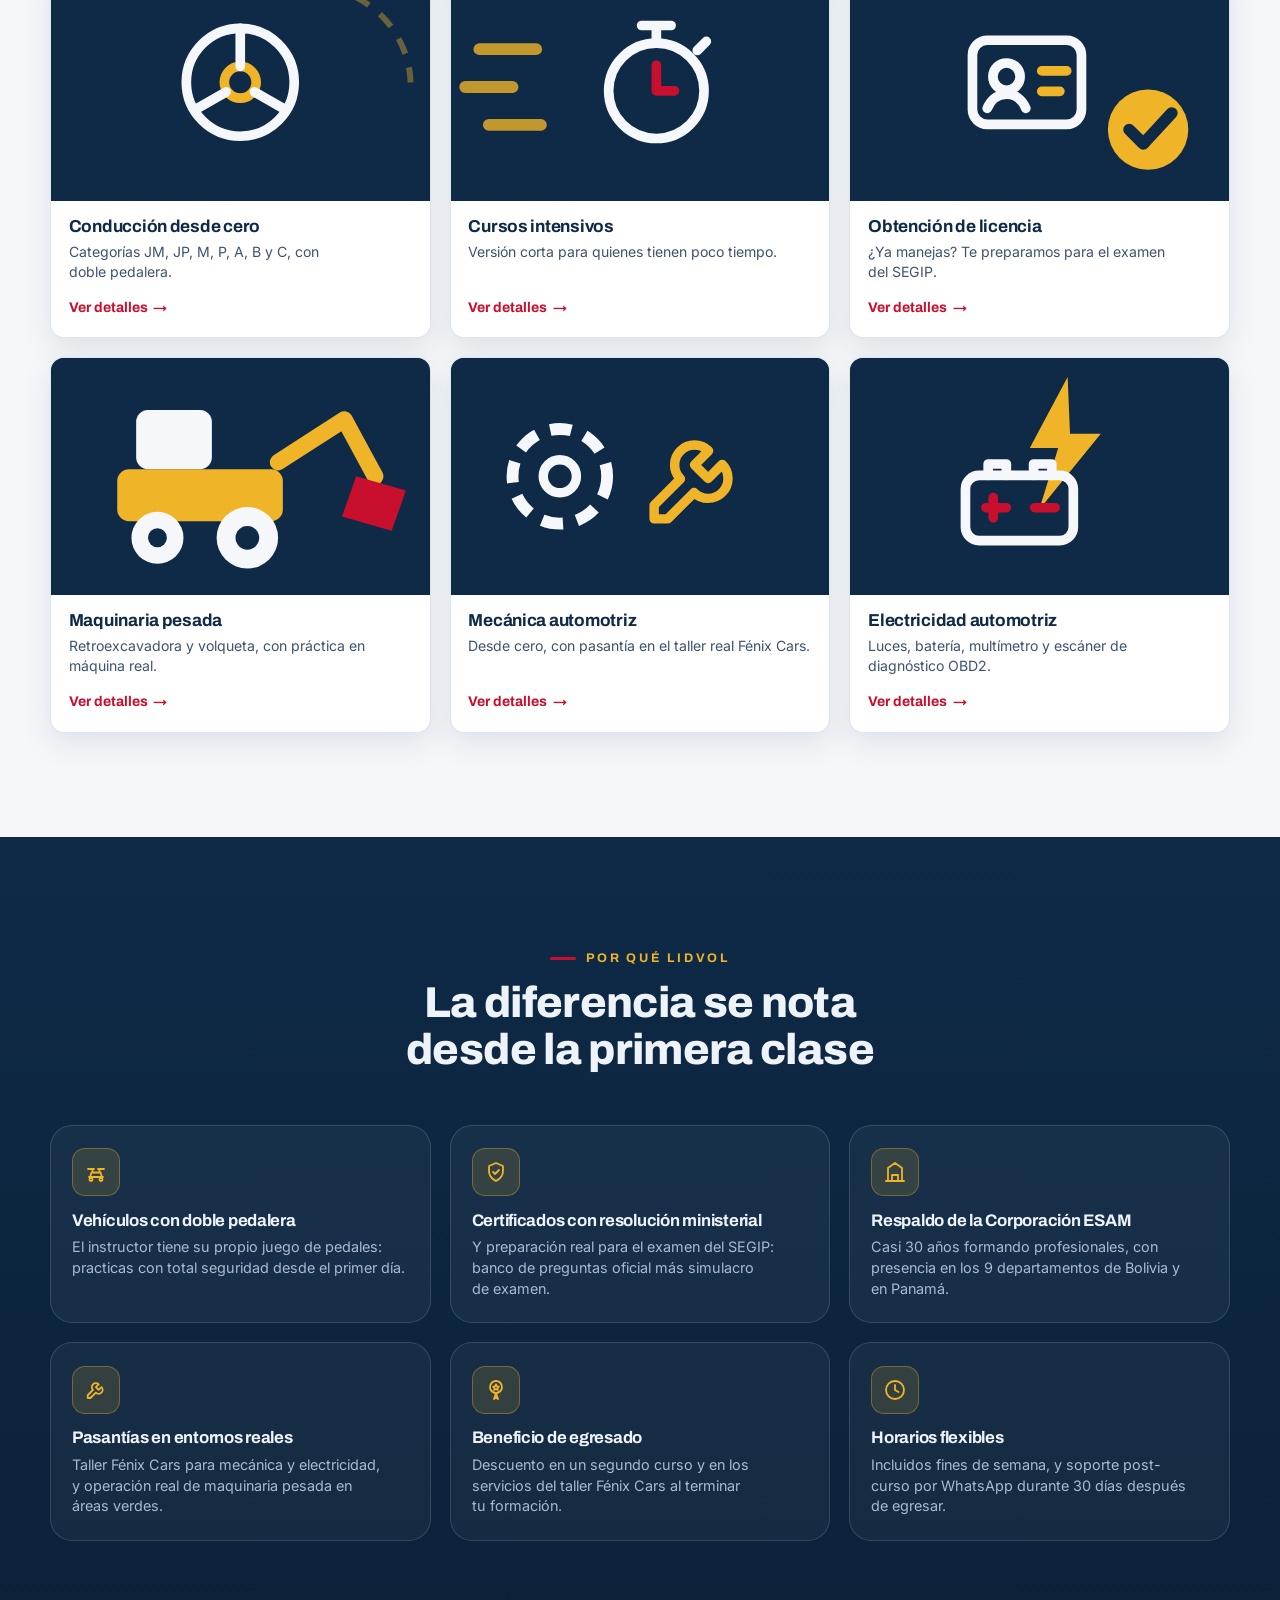
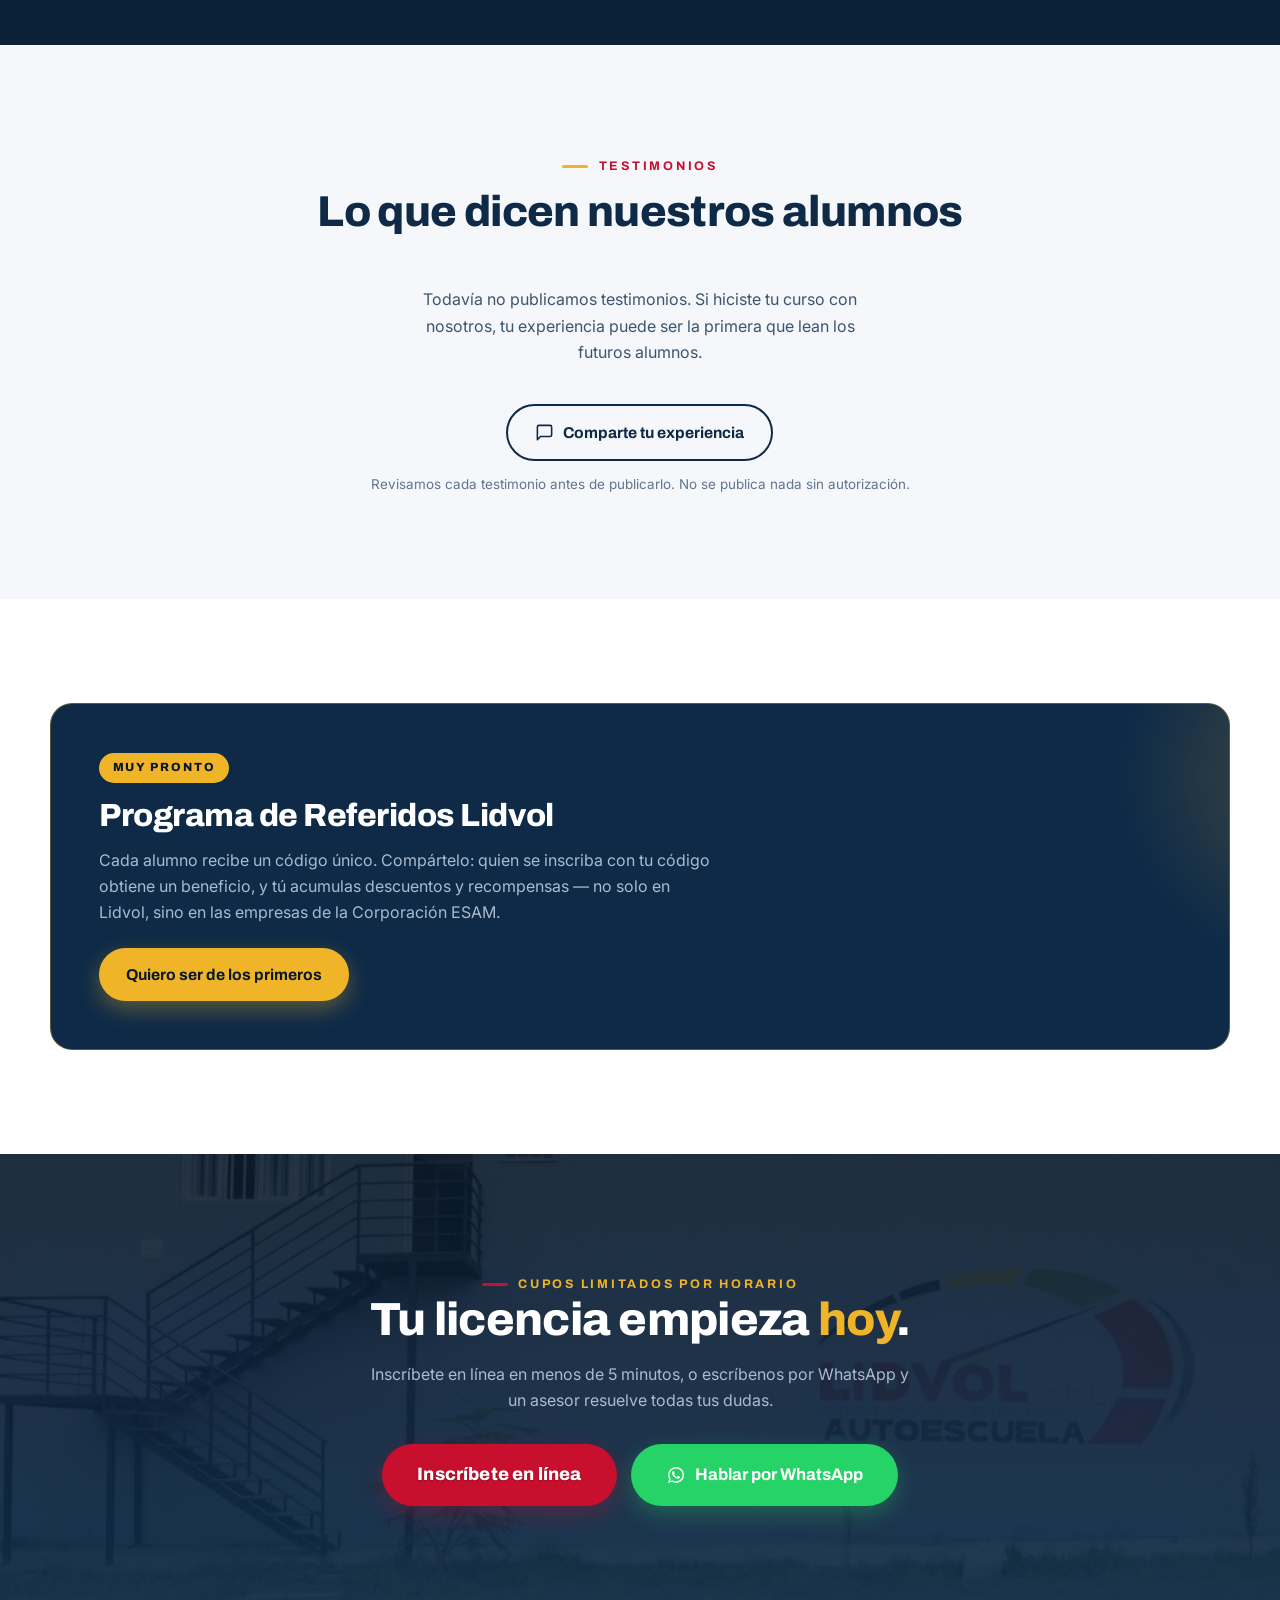
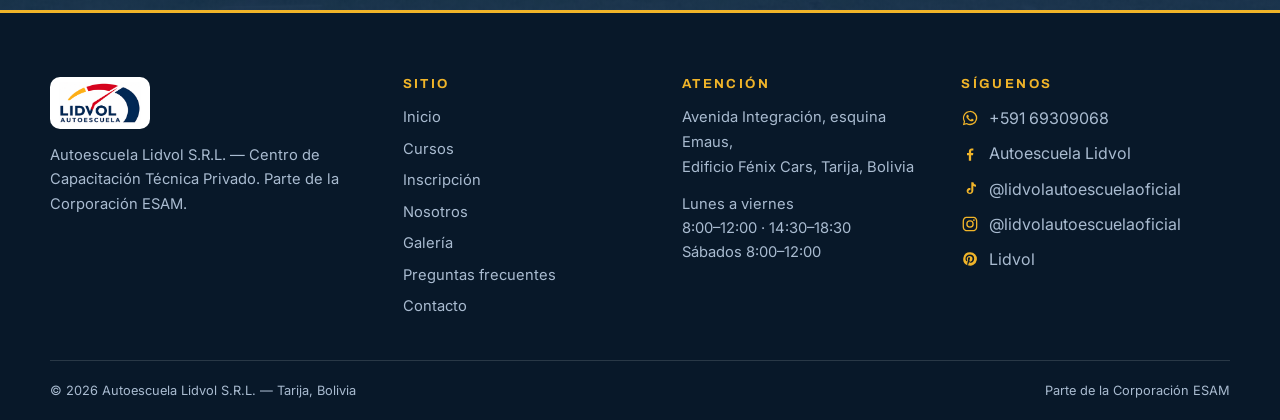
==== commit 93371817: "Testimonios: pedir nombre y apellido, y ofrecer los 20 cursos Dos ajustes pedidos tras probar el for" ====
--- a/index.html
+++ b/index.html
@@ -422,10 +422,10 @@
 
         <form data-tsl-form novalidate>
           <div class="field">
-            <label for="t-nombre">Tu nombre <small>(así aparecerá publicado)</small></label>
+            <label for="t-nombre">Tu nombre y apellido <small>(así aparecerá publicado)</small></label>
             <input id="t-nombre" name="nombre" type="text" maxlength="60"
-                   autocomplete="name" required>
-            <span class="err">Escribe tu nombre.</span>
+                   autocomplete="name" placeholder="Ej: María Fernanda Castro" required>
+            <span class="err">Escribe tu nombre y apellido.</span>
           </div>
 
           <div class="field">
